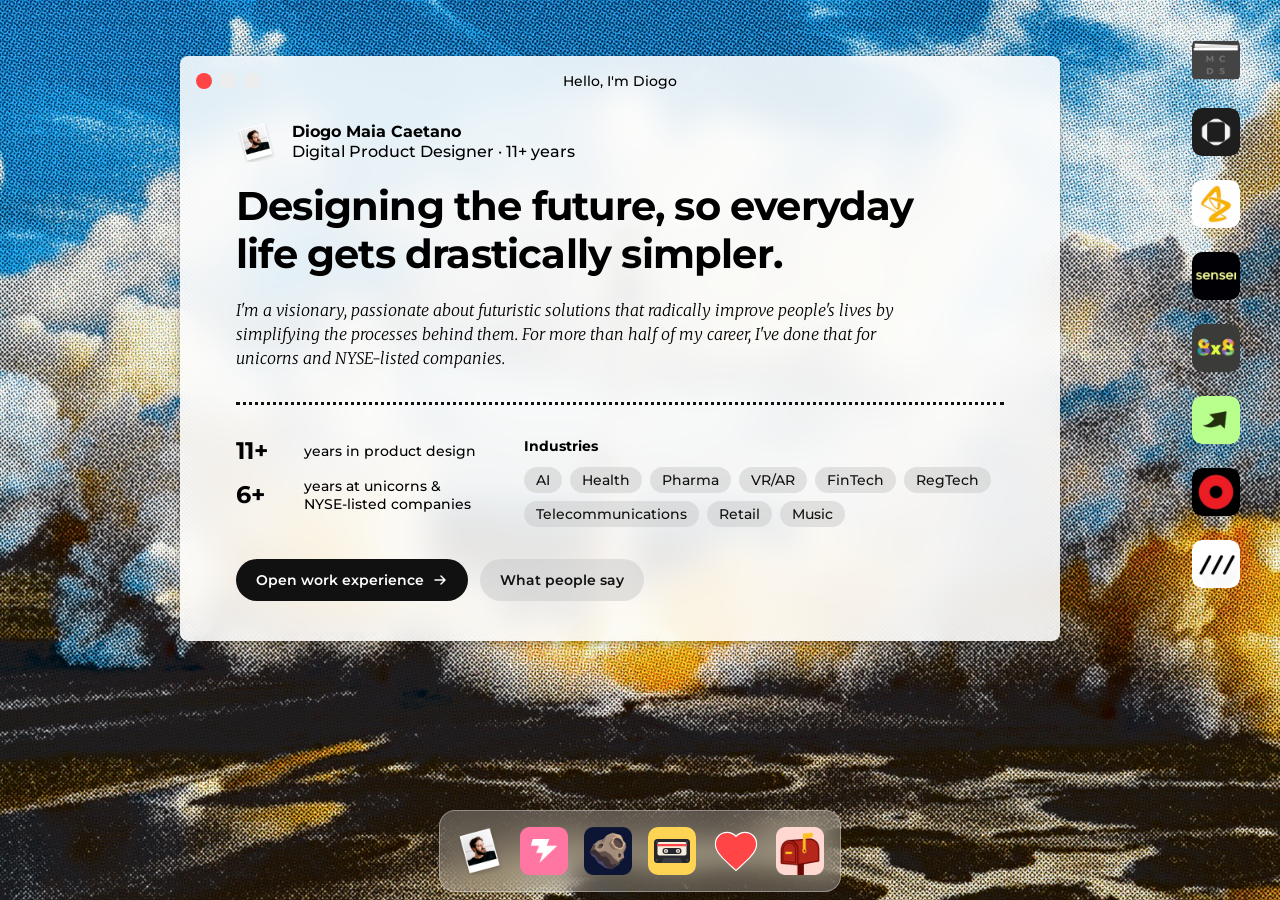
==== index.html @ 5a684957 "Fix Taste Labs wording and balance the Sensei badge padding - "with the intent of teach AI" → "teach" ====
<!doctype html>
<html lang="en">
<head>
  <meta charset="utf-8">
  <meta name="viewport" content="width=device-width, initial-scale=1">
  <title>Diogo Maia Caetano — Digital Product Designer</title>
  <meta name="description" content="Digital Product Designer with 11+ years of experience designing futuristic, radically simple products for unicorns and NYSE-listed companies.">
  <link rel="icon" href="assets/icons/about.png">
  <link rel="preconnect" href="https://fonts.googleapis.com">
  <link rel="preconnect" href="https://fonts.gstatic.com" crossorigin>
  <link href="https://fonts.googleapis.com/css2?family=Merriweather:ital,wght@1,300&family=Montserrat:wght@500;600;700&display=swap" rel="stylesheet">
  <link rel="stylesheet" href="styles.css">
</head>
<body>
  <main class="desktop">

    <!-- Hello window -->
    <section class="window window--hello" id="hello" data-window aria-labelledby="hello-title">
      <header class="window__bar">
        <div class="window__controls">
          <button class="control control--close" type="button" aria-label="Close window" data-close></button>
          <span class="control"></span>
          <span class="control"></span>
        </div>
        <h1 class="window__title" id="hello-title">Hello, I'm Diogo</h1>
        <div class="window__controls-spacer"></div>
      </header>

      <div class="window__body">
        <div class="hero">
          <div class="identity">
            <img src="assets/icons/about.png" alt="" width="40" height="40">
            <div>
              <p class="identity__name">Diogo Maia Caetano</p>
              <p class="identity__role">Digital Product Designer · 11+ years</p>
            </div>
          </div>
          <h2 class="headline">Designing the future, so everyday life gets drastically simpler.</h2>
          <p class="bio">I'm a visionary, passionate about futuristic solutions that radically improve people's lives by simplifying the processes behind them. For more than half of my career, I've done that for unicorns and NYSE-listed companies.</p>
        </div>

        <hr class="divider">

        <div class="facts">
          <dl class="stats">
            <div class="stat"><dt>11+</dt><dd>years in product design</dd></div>
            <div class="stat"><dt>6+</dt><dd>years at unicorns &amp; NYSE-listed companies</dd></div>
          </dl>
          <div class="industries">
            <h3>Industries</h3>
            <ul class="tags">
              <li>AI</li><li>Health</li><li>Pharma</li><li>VR/AR</li><li>FinTech</li>
              <li>RegTech</li><li>Telecommunications</li><li>Retail</li><li>Music</li>
            </ul>
          </div>
        </div>

        <div class="actions">
          <button class="button button--primary" type="button" data-open="work">
            Open work experience
            <svg width="16" height="16" viewBox="0 0 16 16" fill="none" aria-hidden="true"><path d="M3 8h10M9 4l4 4-4 4" stroke="currentColor" stroke-width="1.5" stroke-linecap="round" stroke-linejoin="round"/></svg>
          </button>
          <button class="button button--secondary" type="button" data-open="testimonials">What people say</button>
        </div>
      </div>
    </section>

    <!-- Work experience window -->
    <section class="window window--work" id="work" data-window hidden aria-labelledby="work-title">
      <header class="window__bar">
        <div class="window__controls">
          <button class="control control--close" type="button" aria-label="Close window" data-close></button>
          <span class="control"></span>
          <span class="control"></span>
        </div>
        <h2 class="window__title" id="work-title">Work experience</h2>
        <div class="window__controls-spacer"></div>
      </header>

      <div class="jobs" tabindex="0">
        <article class="job" id="job-taste-labs">
          <img class="job__logo" src="assets/logos/taste-labs.png" alt="" width="40" height="40">
          <div class="job__content">
            <div class="job__head"><p><strong>Taste Labs</strong> <strong>//</strong> Integrated Designer (Critique &amp; Art Direction)</p><p>07/2026 - Now • Remote</p></div>
            <p>Providing design expertise with the intent of teaching AI good design taste.</p>
          </div>
        </article>
        <article class="job" id="job-astrazeneca">
          <img class="job__logo" src="assets/logos/astrazeneca.png" alt="" width="40" height="40">
          <div class="job__content">
            <div class="job__head"><p><strong>AstraZeneca</strong> <strong>//</strong> Product Designer</p><p>12/2025 - 06/2026 • Remote</p></div>
            <p>Providing design guidance and solutions across multiple pharma industry initiatives, translating complex clinical and operational workflows into clear, human-centred digital experiences.</p>
          </div>
        </article>
        <article class="job" id="job-sensei">
          <img class="job__logo" src="assets/logos/sensei.png" alt="" width="40" height="40">
          <div class="job__content">
            <div class="job__head"><p><strong>Sensei</strong> <strong>//</strong> Product Designer</p><p>05/2025 - 12/2025 • Lisbon, PT</p></div>
            <ul>
              <li>Designed, handed-off, and collaborated actively with the development team on the Web App and Mobile App.</li>
              <li>Creation of the Design Systems that defines Sensei new design language and ensures consistency.</li>
              <li>Involved in the design process for the creation of the first parapharmacy totally autonomous in Europe.</li>
            </ul>
            <p class="achievement">
              <svg width="16" height="16" viewBox="0 0 16 16" aria-hidden="true"><path transform="translate(0.5 0.75)" d="M14.833 7.25L13.207 5.39 13.433 2.93 11.027 2.383 9.767 0.25 7.5 1.223 5.233 0.25 3.973 2.377 1.567 2.917 1.793 5.383 0.167 7.25 1.793 9.11 1.567 11.577 3.973 12.123 5.233 14.25 7.5 13.27 9.767 14.243 11.027 12.117 13.433 11.57 13.207 9.11 14.833 7.25ZM6.227 10.397L3.693 7.857 4.68 6.87 6.227 8.423 10.127 4.51 11.113 5.497 6.227 10.397Z" fill="#CACACA"/></svg>
              Design system adopted across all product lines
            </p>
          </div>
        </article>
        <article class="job" id="job-8x8">
          <img class="job__logo" src="assets/logos/8x8.png" alt="" width="40" height="40">
          <div class="job__content">
            <div class="job__head"><p><strong>8x8</strong> <strong>//</strong> Lead Product Designer</p><p>12/2022 - 09/2024 • Remote</p></div>
            <ul>
              <li>Led the design vertical of Integrations, while collaborating with Google, Microsoft, and Salesforce.</li>
              <li>Contributed greatly to the design of Work App, Jitsi, and Oxygen DS, enhancing usability, engagement, and good design practices.</li>
              <li>Drove the Integrations App Store’s innovation.</li>
              <li>Contributed to the Supervisor App’s development, ensuring a seamless handoff for implementation.</li>
              <li>Used Figma and user-centered design principles to craft intuitive, scalable solutions that streamlined workflows and strengthened the design ecosystem.</li>
            </ul>
          </div>
        </article>
        <article class="job" id="job-feedzai">
          <img class="job__logo" src="assets/logos/feedzai.png" alt="" width="40" height="40">
          <div class="job__content">
            <div class="job__head"><p><strong>Feedzai</strong> <strong>//</strong> Senior Product Designer</p><p>07/2021 - 12/2022 • Remote</p></div>
            <ul>
              <li>Pioneered the Design System, bridging creativity and functionality to streamline collaboration and accelerate iteration across teams.</li>
              <li>Transformed RiskOps Studio, Case Manager, and Pulse, leveraging user feedback to create intuitive, high-impact solutions.</li>
              <li>Partnered with stakeholders to align design decisions with business strategy, improving usability and adoption across key products.</li>
            </ul>
          </div>
        </article>
        <article class="job" id="job-outsystems">
          <img class="job__logo" src="assets/logos/outsystems.png" alt="" width="40" height="40">
          <div class="job__content">
            <div class="job__head"><p><strong>OutSystems</strong> <strong>//</strong> UX/UI Design Consultant</p><p>06/2020 - 12/2020 • Remote</p></div>
            <ul>
              <li>Be an advocate for the user experience and user interface design practices in the R&amp;D area, and voice our users' needs to help build a better product;</li>
              <li>Collaborate with cross-functional teams, within an Agile approach, to drive the design process from ideation to product delivery and launch;</li>
              <li>Head user and product research, lead ideation processes, detail end-to-end mockup solutions/prototypes, and drive user testing sessions in iteration for proven great solution;</li>
              <li>Get into our clients' shoes to effectively find issues and draw pragmatic solutions;</li>
              <li>Be driven, flexible and enthusiastic, bringing new inspiring ideas to the teams.</li>
            </ul>
          </div>
        </article>
        <article class="job" id="job-papersoft">
          <img class="job__logo" src="assets/logos/papersoft.png" alt="" width="40" height="40">
          <div class="job__content">
            <div class="job__head"><p><strong>Papersoft</strong> <strong>//</strong> Senior Product Designer</p><p>08/2019 - 06/2020 • Lisbon, PT</p></div>
            <ul>
              <li>Led the redesign of mobile and web applications built for the African market, adapting to a unique and complex user landscape.</li>
              <li>Developed a cohesive UI Kit, unifying design efforts while fostering creativity across teams.</li>
              <li>Designed and prepared guerrilla usability tests, which were conducted by the PM during visits to target countries, ensuring real-world user insights informed the product.</li>
              <li>Ensured the product was culturally aligned, making it more accessible and intuitive for its audience.</li>
            </ul>
          </div>
        </article>
        <article class="job" id="job-apiax">
          <img class="job__logo" src="assets/logos/apiax.png" alt="" width="40" height="40">
          <div class="job__content">
            <div class="job__head"><p><strong>Apiax</strong> <strong>//</strong> Product Designer</p><p>10/2018 - 08/2019 • Lisbon, PT</p></div>
            <ul>
              <li>Led the web platform redesign, simplifying compliance workflows and improving usability for financial institutions.</li>
              <li>Developed a cohesive UI Kit, ensuring a unified design language across products.</li>
              <li>Conducted user testing and iterative design, refining interactions based on real-world feedback.</li>
              <li>Played a key role in securing their latest investment, reinforcing Apiax’s leadership in regulatory technology.</li>
            </ul>
          </div>
        </article>
        <article class="job" id="job-anybrain">
          <img class="job__logo" src="assets/logos/anybrain.png" alt="" width="40" height="40">
          <div class="job__content">
            <div class="job__head"><p><strong>AnyBrain</strong> <strong>//</strong> Founding Product Designer</p><p>03/2017 - 10/2018 • Braga, PT</p></div>
            <ul>
              <li>Played a foundational role in shaping Performetric’s design vision, leading the revitalization of web and desktop applications.</li>
              <li>Used data-driven strategies to enhance user engagement and optimize usability</li>
              <li>Led the company’s rebranding efforts, designing a new website that strengthened its market presence.</li>
              <li>Contributed to securing of an early investment, a partnership with Talkdesk (joining App Connect), and attracted Spotify as a product tester.</li>
            </ul>
          </div>
        </article>
      </div>
    </section>

    <!-- Jammin' window -->
    <section class="window window--work window--app window--jammin" id="jammin" data-window hidden aria-labelledby="jammin-title">
      <header class="window__bar">
        <div class="window__controls">
          <button class="control control--close" type="button" aria-label="Close window" data-close></button>
          <span class="control"></span>
          <span class="control"></span>
        </div>
        <h2 class="window__title" id="jammin-title">Jammin'</h2>
        <div class="window__controls-spacer"></div>
      </header>
      <!-- The demo loads when the window opens and unloads when it closes, so audio never plays in the background. -->
      <iframe class="embed" title="Jammin' studio demo" data-src="https://dev.jamminstudio.co/demo" allow="microphone"></iframe>
    </section>

    <!-- Sweet Spaceship window -->
    <section class="window window--work window--app" id="spaceship" data-window hidden aria-labelledby="spaceship-title">
      <header class="window__bar">
        <div class="window__controls">
          <button class="control control--close" type="button" aria-label="Close window" data-close></button>
          <span class="control"></span>
          <span class="control"></span>
        </div>
        <h2 class="window__title" id="spaceship-title">Sweet Spaceship</h2>
        <div class="window__controls-spacer"></div>
      </header>
      <iframe class="embed embed--light" title="Sweet Spaceship game" data-src="https://dmcthunder.github.io/Sweet-Spaceship/" allow="fullscreen; gamepad; autoplay"></iframe>
    </section>

    <!-- Music window (Apple Music's official embed; the regular playlist page can't be framed) -->
    <section class="window window--work window--app window--music" id="music" data-window hidden aria-labelledby="music-title">
      <header class="window__bar">
        <div class="window__controls">
          <button class="control control--close" type="button" aria-label="Close window" data-close></button>
          <span class="control"></span>
          <span class="control"></span>
        </div>
        <h2 class="window__title" id="music-title">Rock Them Hard</h2>
        <div class="window__controls-spacer"></div>
      </header>
      <iframe class="embed embed--music" title="Rock Them Hard playlist on Apple Music" data-src="https://embed.music.apple.com/pt/playlist/rock-them-hard/pl.u-PDb40oVuZ15G7p" allow="autoplay *; encrypted-media *; fullscreen *; clipboard-write" sandbox="allow-forms allow-popups allow-same-origin allow-scripts allow-storage-access-by-user-activation allow-top-navigation-by-user-activation"></iframe>
    </section>

    <!-- Testimonials widget -->
    <section class="testimonials" id="testimonials" data-window hidden aria-label="Testimonials">
      <div class="testimonials__card">
        <header class="testimonials__head">
          <h2>Testimonials</h2>
          <div class="pager">
            <button type="button" aria-label="Previous testimonial" data-step="-1"><svg width="16" height="16" viewBox="0 0 16 16" fill="none" aria-hidden="true"><path d="M13 8H3M7 4L3 8l4 4" stroke="currentColor" stroke-width="1.5" stroke-linecap="round" stroke-linejoin="round"/></svg></button>
            <span class="pager__count" aria-live="polite"><span data-index>1</span> — 4</span>
            <button type="button" aria-label="Next testimonial" data-step="1"><svg width="16" height="16" viewBox="0 0 16 16" fill="none" aria-hidden="true"><path d="M3 8h10M9 4l4 4-4 4" stroke="currentColor" stroke-width="1.5" stroke-linecap="round" stroke-linejoin="round"/></svg></button>
          </div>
        </header>

        <figure class="quote">
          <blockquote>
            <p>"Since I've known Diogo and worked with him, I've been able to count on a well-executed job, with attention to detail, good research practices, a design thinking approach, and the use of collaborative tools throughout the process.</p>
            <p>I recommend Diogo's work, which demonstrates experience and a critical sense of facing the exposed problems. In short, Diogo manages to come up with a well-thought-out and designed solution to overcome the problem in hands."</p>
          </blockquote>
          <figcaption><img src="assets/people/joao-coelho.png" alt="" width="40" height="40"><span><strong>João Coelho</strong>Product Manager @ Papersoft</span></figcaption>
        </figure>

        <figure class="quote" hidden>
          <blockquote>
            <p>"I had the privilege of hiring Diogo onto our team, and from day one, he made a significant impact. His UI skills are unparalleled, and I always had complete trust in his design expertise. Diogo not only excelled in creating stunning interfaces but also consistently demonstrated a willingness to help the team improve.</p>
            <p>I can confidently say that Diogo is a valuable asset who will continue to contribute positively to the team's success. His dedication and talent are undeniable, making him an outstanding choice for any future endeavours."</p>
          </blockquote>
          <figcaption><img src="assets/people/vlad-derdeicea.png" alt="" width="40" height="40"><span><strong>Vlad Derdeicea</strong>Product Design Manager @ 8x8</span></figcaption>
        </figure>

        <figure class="quote" hidden>
          <blockquote>
            <p>"I have had the incredible opportunity of being both an intern and fully employed at 8x8, with Diogo as my mentor for about 3-4 months, and I can't express how grateful I am for the experience. Diogo consistently showed a genuine interest in my growth and development, and I knew that I could always count on him to provide guidance and support. He was very patient with me and ensured I understood the assignments, making me feel confident in my journey. His mentorship has been an invaluable asset to my personal and professional growth, and I can’t thank him enough for his dedication and support.</p>
            <p>I can truly say that Diogo is not just a mentor but a role model. I am fortunate to still have him as my guide because every day I learn something new from him that brings a lot of value to my career as a Product Designer."</p>
          </blockquote>
          <figcaption><span class="initials" aria-hidden="true">IB</span><span><strong>Ioana Boeriu</strong>Product Designer @ 8x8</span></figcaption>
        </figure>

        <figure class="quote" hidden>
          <blockquote>
            <p>"I worked with Diogo at Jammin' as a Marketing Intern for 8 weeks and had an invaluable experience. Diogo is a strong leader that brings fresh ideas and constantly guided the team with clarity. One of the best parts of working with him was his willingness to trust me with full creative control, actively supporting my ideas. It was a pleasure working for him at Jammin'!"</p>
          </blockquote>
          <figcaption><img src="assets/people/yasmine-lunt.png" alt="" width="40" height="40"><span><strong>Yasmine Lunt</strong>Marketing Intern @ Jammin'</span></figcaption>
        </figure>
      </div>
    </section>

    <!-- Rail: work + companies + testimonials -->
    <nav class="rail" aria-label="Work and testimonials">
      <button class="app" type="button" data-open="work" data-label="Work experience"><img src="assets/icons/work.png" alt="Work experience" width="48" height="48"></button>
      <button class="app" type="button" data-open="work" data-job="taste-labs" data-label="Taste Labs"><img src="assets/icons/taste-labs.png" alt="Taste Labs" width="48" height="48"></button>
      <button class="app" type="button" data-open="work" data-job="astrazeneca" data-label="AstraZeneca"><img src="assets/icons/astrazeneca.png" alt="AstraZeneca" width="48" height="48"></button>
      <button class="app" type="button" data-open="work" data-job="sensei" data-label="Sensei"><img src="assets/icons/sensei.png" alt="Sensei" width="48" height="48"></button>
      <button class="app" type="button" data-open="work" data-job="8x8" data-label="8x8"><img src="assets/icons/8x8.png" alt="8x8" width="48" height="48"></button>
      <button class="app" type="button" data-open="work" data-job="feedzai" data-label="Feedzai"><img src="assets/icons/feedzai.png" alt="Feedzai" width="48" height="48"></button>
      <button class="app" type="button" data-open="work" data-job="outsystems" data-label="OutSystems"><img src="assets/icons/outsystems.png" alt="OutSystems" width="48" height="48"></button>
      <button class="app" type="button" data-open="work" data-job="papersoft" data-label="Papersoft"><img src="assets/icons/papersoft.png" alt="Papersoft" width="48" height="48"></button>
    </nav>

    <!-- Dock -->
    <nav class="dock" aria-label="Dock">
      <button class="dock__item" type="button" data-open="hello" aria-label="About me"><img src="assets/icons/about.png" alt="" width="48" height="48"></button>
      <!-- Phones only: stands in for the right-hand rail, which is hidden there. -->
      <button class="dock__item dock__item--phone" type="button" data-open="work" aria-label="Work experience"><img src="assets/icons/work.png" alt="" width="48" height="48"></button>
      <button class="dock__item" type="button" data-open="jammin" aria-label="Jammin'"><img src="assets/icons/jammin.png" alt="" width="48" height="48"></button>
      <button class="dock__item" type="button" data-open="spaceship" aria-label="Sweet Spaceship"><img src="assets/icons/sweet-spaceship.png" alt="" width="48" height="48"></button>
      <button class="dock__item" type="button" data-open="music" aria-label="Music: Rock Them Hard"><img src="assets/icons/cassette.svg" alt="" width="48" height="48"></button>
      <button class="dock__item" type="button" data-open="testimonials" aria-label="What other people say">
        <svg viewBox="0 0 40 40" width="48" height="48" aria-hidden="true"><path transform="translate(2 3)" d="M18 32.583L15.583 30.383C7 22.6 1.333 17.467 1.333 11.167 1.333 6.033 5.367 2 10.5 2 13.4 2 16.183 3.35 18 5.483 19.817 3.35 22.6 2 25.5 2 30.633 2 34.667 6.033 34.667 11.167 34.667 17.467 29 22.6 20.417 30.4L18 32.583Z" fill="#FF4546" stroke="#FFFFFF" stroke-width="2" paint-order="stroke"/></svg>
      </button>
      <a class="dock__item" href="mailto:diogomaiacaetano@icloud.com" aria-label="Email Diogo"><img src="assets/icons/mailbox.png" alt="" width="48" height="48"></a>
    </nav>

  </main>

  <script src="main.js"></script>
</body>
</html>
---- styles.css ----
*,
*::before,
*::after { box-sizing: border-box; }

body,
h1, h2, h3, p, dl, dd, ul, figure, blockquote { margin: 0; padding: 0; }

button { font: inherit; color: inherit; }

[hidden] { display: none !important; }

:root {
  --ink: #000000;
  --ink-soft: #111111;
  --glass: rgba(255, 255, 255, 0.88);
  --pill: rgba(202, 202, 202, 0.5);
  --highlight: rgba(255, 212, 84, 0.5);
  --window-shadow: 0 2px 8px 0 rgba(0, 0, 0, 0.25);
  --icon-size: 48px;
  --close: #FF4546;
  --control: #EDEDED;
  --sans: "Montserrat", system-ui, sans-serif;
  --serif: "Merriweather", Georgia, serif;
}

body {
  min-height: 100vh;
  background: #1a1a1a url("assets/background.jpg") center / cover no-repeat fixed;
  color: var(--ink);
  font-family: var(--sans);
  -webkit-font-smoothing: antialiased;
  -moz-osx-font-smoothing: grayscale;
}

.desktop {
  position: relative;
  min-height: 100vh;
  min-height: 100dvh;
}

/* Window */

.window {
  position: absolute;
  left: 180px;
  width: min(880px, calc(100vw - 300px));
  display: flex;
  flex-direction: column;
  background: var(--glass);
  border-radius: 8px;
  -webkit-backdrop-filter: blur(16px);
  backdrop-filter: blur(16px);
  box-shadow: var(--window-shadow);
}

/* Stacking (set up in main.js): background windows look inactive, like macOS. */

.window:not(.is-front) .window__title { opacity: 0.5; }
.window:not(.is-front) .control--close { background: var(--control); }
.window--jammin:not(.is-front) .control--close { background: rgba(255, 255, 255, 0.2); }
.window:not(.is-front) .control--close:hover { background: var(--close); }

/* The first press on a background window's embed brings the window forward instead of reaching the embed. */
[data-window]:not(.is-front) iframe { pointer-events: none; }

/* Moving and resizing (set up in main.js) */

.window__bar,
.testimonials__head { cursor: grab; user-select: none; -webkit-user-select: none; touch-action: none; }

.is-dragging,
.is-dragging * { cursor: grabbing !important; user-select: none; -webkit-user-select: none; }

/* Keep embeds from swallowing the pointer mid-drag. */
.is-dragging iframe,
.is-resizing iframe { pointer-events: none; }

.resize { position: absolute; z-index: 2; touch-action: none; }
.resize--e { top: 8px; right: 0; bottom: 8px; width: 6px; cursor: ew-resize; }
.resize--s { left: 8px; right: 8px; bottom: 0; height: 6px; cursor: ns-resize; }
.resize--se { right: 0; bottom: 0; width: 14px; height: 14px; cursor: nwse-resize; }

.window--hello {
  top: 56px;
  gap: 32px;
  padding: 16px 16px 40px;
}

.window--work {
  top: 76px;
  height: min(600px, calc(100vh - 200px));
  padding-top: 16px;
  gap: 16px;
  overflow: hidden;
}

.window__bar { display: flex; align-items: center; padding: 0 16px; }
.window--hello .window__bar { padding: 0; }

.window__controls,
.window__controls-spacer { width: 64px; flex-shrink: 0; }

.window__controls { display: flex; gap: 8px; }

.control {
  width: 16px;
  height: 16px;
  padding: 0;
  border: 0;
  border-radius: 100px;
  background: var(--control);
}

.control--close { background: var(--close); cursor: pointer; }

.window__title {
  flex: 1;
  text-align: center;
  font-size: 14px;
  font-weight: 500;
  line-height: 18px;
}

.window__body {
  display: flex;
  flex-direction: column;
  gap: 32px;
  padding: 0 40px;
}

/* Hello */

.hero { display: flex; flex-direction: column; gap: 20px; }

.identity { display: flex; align-items: center; gap: 16px; }
.identity img { flex-shrink: 0; }

.identity__name,
.identity__role { font-size: 16px; line-height: 20px; }
.identity__name { font-weight: 700; }
.identity__role { font-weight: 500; }

.headline {
  max-width: 720px;
  font-size: 40px;
  font-weight: 700;
  line-height: 48px;
  letter-spacing: -0.02em;
}

.bio {
  max-width: 680px;
  font-family: var(--serif);
  font-style: italic;
  font-weight: 300;
  font-size: 16px;
  line-height: 24px;
}

.divider {
  margin: 0;
  border: 0;
  border-top: 3px dotted var(--ink-soft);
}

.facts { display: flex; gap: 48px; }

.stats {
  width: 240px;
  flex-shrink: 0;
  display: flex;
  flex-direction: column;
  gap: 12px;
}

.stat { display: flex; align-items: center; gap: 12px; }

.stat dt {
  width: 56px;
  flex-shrink: 0;
  font-size: 24px;
  font-weight: 700;
  line-height: 28px;
}

.stat dd { font-size: 14px; font-weight: 500; line-height: 18px; }

.industries { flex: 1; display: flex; flex-direction: column; gap: 12px; }
.industries h3 { font-size: 14px; font-weight: 700; line-height: 18px; }

.tags { display: flex; flex-wrap: wrap; gap: 8px; list-style: none; }

.tags li {
  padding: 4px 12px;
  background: var(--pill);
  border-radius: 1000px;
  color: var(--ink-soft);
  font-size: 14px;
  font-weight: 500;
  line-height: 18px;
}

.actions { display: flex; flex-wrap: wrap; gap: 12px; }

.button {
  display: inline-flex;
  align-items: center;
  gap: 8px;
  padding: 12px 20px;
  border: 0;
  border-radius: 1000px;
  font-size: 14px;
  font-weight: 600;
  line-height: 18px;
  cursor: pointer;
  transition: transform 0.15s ease;
}

.button:hover { transform: translateY(-1px); }
.button--primary { background: var(--ink-soft); color: #FFFFFF; }
.button--secondary { background: var(--pill); color: var(--ink-soft); }

/* Work experience */

.jobs {
  flex: 1;
  overflow-y: auto;
  padding: 0 8px 24px;
  outline: none;
  scrollbar-width: thin;
}

.job {
  display: flex;
  gap: 16px;
  padding: 12px 40px;
  scroll-margin-top: 0;
  transition: background-color 0.2s ease;
}

.job + .job { position: relative; margin-top: 24px; }

.job + .job::before {
  content: "";
  position: absolute;
  top: -13px;
  left: 40px;
  right: 40px;
  border-top: 3px dotted var(--ink);
}

.job.is-active { background: var(--highlight); }

.job__logo { flex-shrink: 0; border-radius: 8px; }

.job__content {
  flex: 1;
  min-width: 0;
  display: flex;
  flex-direction: column;
  gap: 8px;
  font-size: 16px;
  font-weight: 500;
  line-height: 20px;
}

.job__head { display: flex; justify-content: space-between; gap: 16px; }
.job__head p:last-child { flex-shrink: 0; }

.job ul { list-style: none; }
.job li::before { content: "• "; }

.achievement {
  display: flex;
  align-self: flex-start; /* hug the text instead of stretching across the entry */
  align-items: center;
  gap: 4px;
  /* 4px extra on the right so the text's end balances the icon's side. */
  padding: 2px 10px 2px 6px;
  background: rgba(202, 202, 202, 0.25);
  border-radius: 1000px;
}

.achievement svg { flex-shrink: 0; }

/* Embedded apps */

.window--app { padding-bottom: 16px; }

.window--jammin { background: rgba(17, 17, 17, 0.88); }

.window--jammin .window__title { color: #FFFFFF; }
.window--jammin .control:not(.control--close) { background: rgba(255, 255, 255, 0.2); }

.embed {
  flex: 1;
  width: auto;
  margin: 0 16px;
  border: 0;
  border-radius: 6px;
  background: #000000;
}

.embed--light { background: #FAFAFC; }

/* Apple Music's player is designed for up to ~660px wide, so this window is narrower. */
.window--music { width: min(680px, calc(100vw - 300px)); }
.embed--music { background: transparent; }

/* Testimonials */

.testimonials {
  position: absolute;
  top: 30px;
  left: 40px;
  width: 400px;
  /* Same shadow as the windows, but follows the tilted card stack's outline. */
  filter: drop-shadow(0 2px 8px rgba(0, 0, 0, 0.25));
}

.testimonials::before,
.testimonials::after {
  content: "";
  position: absolute;
  inset: 0;
  background: rgba(255, 255, 255, 0.88);
  border-radius: 16px;
  transform-origin: 0 0;
}

.testimonials::before { translate: 13.74px -14.2px; rotate: 4.21deg; }
.testimonials::after { translate: -9.84px 11.55px; rotate: -3.23deg; }

.testimonials__card {
  position: relative;
  z-index: 1;
  display: flex;
  flex-direction: column;
  gap: 16px;
  padding: 24px;
  background: #FFFFFF;
  border-radius: 16px;
}

.testimonials__head { display: flex; align-items: center; gap: 16px; }

.testimonials__head h2 {
  flex: 1;
  font-size: 16px;
  font-weight: 700;
  line-height: 20px;
}

.pager { display: flex; align-items: center; gap: 8px; }

.pager button {
  display: flex;
  padding: 2px;
  border: 0;
  border-radius: 100px;
  background: none;
  color: var(--ink-soft);
  cursor: pointer;
}

.pager button:hover { background: var(--pill); }

.pager__count { font-size: 16px; font-weight: 500; line-height: 20px; }

.quote { display: flex; flex-direction: column; gap: 16px; }

.quote blockquote {
  display: flex;
  flex-direction: column;
  gap: 20px;
  font-family: var(--serif);
  font-style: italic;
  font-weight: 300;
  font-size: 16px;
  line-height: 20px;
}

.quote figcaption { display: flex; align-items: center; gap: 16px; }

.quote figcaption img,
.initials {
  width: 40px;
  height: 40px;
  flex-shrink: 0;
  border-radius: 1000px;
  object-fit: cover;
}

.initials {
  display: grid;
  place-items: center;
  background: #DDDDDD;
  font-size: 14px;
  font-weight: 700;
}

.quote figcaption > span:last-child {
  display: flex;
  flex-direction: column;
  font-size: 16px;
  font-weight: 500;
  line-height: 20px;
}

.quote strong { font-weight: 700; }

/* Rail */

.rail {
  position: absolute;
  top: 36px;
  right: 40px;
  display: flex;
  flex-direction: column;
  gap: 24px;
}

.app {
  position: relative;
  display: block;
  width: var(--icon-size);
  height: var(--icon-size);
  padding: 0;
  border: 0;
  border-radius: 8px;
  background: none;
  cursor: pointer;
}

.app img,
.app svg { display: block; width: var(--icon-size); height: var(--icon-size); border-radius: 10px; }

.app.is-active { box-shadow: 0 0 0 2px #FFFFFF, 0 0 0 4px var(--ink-soft); }

.app::after {
  content: attr(data-label);
  position: absolute;
  top: 50%;
  right: calc(100% + 12px);
  translate: 0 -50%;
  padding: 4px 6px;
  background: #FFFFFF;
  border-radius: 6px;
  color: var(--ink);
  font-size: 14px;
  font-weight: 500;
  line-height: 18px;
  white-space: nowrap;
  opacity: 0;
  pointer-events: none;
  transition: opacity 0.15s ease;
}

.app:hover::after,
.app:focus-visible::after,
.app.is-active::after { opacity: 1; }

/* Dock */

.dock {
  position: fixed;
  z-index: 10000;
  bottom: 8px;
  left: 50%;
  translate: -50% 0;
  display: flex;
  gap: 16px;
  padding: 16px;
  background: rgba(255, 255, 255, 0.25);
  border: 1px solid rgba(255, 255, 255, 0.35);
  border-radius: 16px;
  -webkit-backdrop-filter: blur(12px);
  backdrop-filter: blur(12px);
}

.dock__item {
  display: block;
  padding: 0;
  border: 0;
  background: none;
}

.dock__item img,
.dock__item svg { display: block; width: var(--icon-size); height: var(--icon-size); }

.dock__item--phone { display: none; }

/* Grow from the bottom edge, like the macOS dock, without shifting neighbours. */
button.dock__item,
a.dock__item {
  cursor: pointer;
  transform-origin: 50% 100%;
  transition: transform 0.15s ease;
}

button.dock__item:focus-visible,
a.dock__item:focus-visible { transform: scale(1.1667); } /* 48px → 56px */

/* Only on real pointers; on touch, a tap would leave the icon stuck enlarged. */
@media (hover: hover) {
  button.dock__item:hover,
  a.dock__item:hover { transform: scale(1.1667); }
}

/* Responsive */

@media (max-width: 1100px) {
  .window { left: 40px; width: calc(100vw - 160px); }
}

@media (max-width: 760px) {
  /*
   * Phone spacing: a 16px gutter around everything, a compact dock floating
   * 16px above the bottom edge, and 16px between the window and the dock.
   * Dock height = icon 36 + padding 2×8 + border 2 = 54px.
   */
  :root {
    --icon-size: 36px;
    --gutter: 16px;
    --dock-height: 54px;
    --dock-bottom: calc(var(--gutter) + env(safe-area-inset-bottom, 0px));
  }

  body { background-attachment: scroll; }
  .rail { display: none; }

  /* Phones get floating sheets: no moving or resizing. */
  .window,
  .testimonials {
    position: fixed;
    top: calc(var(--gutter) + env(safe-area-inset-top, 0px)) !important;
    left: var(--gutter) !important;
    right: var(--gutter);
    bottom: calc(var(--dock-bottom) + var(--dock-height) + var(--gutter));
    width: auto !important;
    height: auto !important;
    overflow-y: auto;
    border-radius: 14px;
  }

  .resize { display: none; }
  .window__bar,
  .testimonials__head { cursor: auto; touch-action: auto; }

  .dock {
    bottom: var(--dock-bottom);
    gap: 8px;
    padding: 8px;
    border-radius: 16px;
  }

  .dock__item--phone { display: block; }

  .window--hello { padding: 16px 16px 32px; gap: 28px; }
  .window--hello .window__body { padding: 0 4px; gap: 28px; }
  .headline { font-size: 30px; line-height: 36px; }
  .facts { flex-direction: column; gap: 24px; }
  .stats { width: auto; }

  .job { padding: 12px 16px; }
  .job + .job::before { left: 16px; right: 16px; }
  .job__head { flex-direction: column; gap: 4px; }

  .testimonials::before,
  .testimonials::after { display: none; }
  .testimonials__card { min-height: 100%; }
}
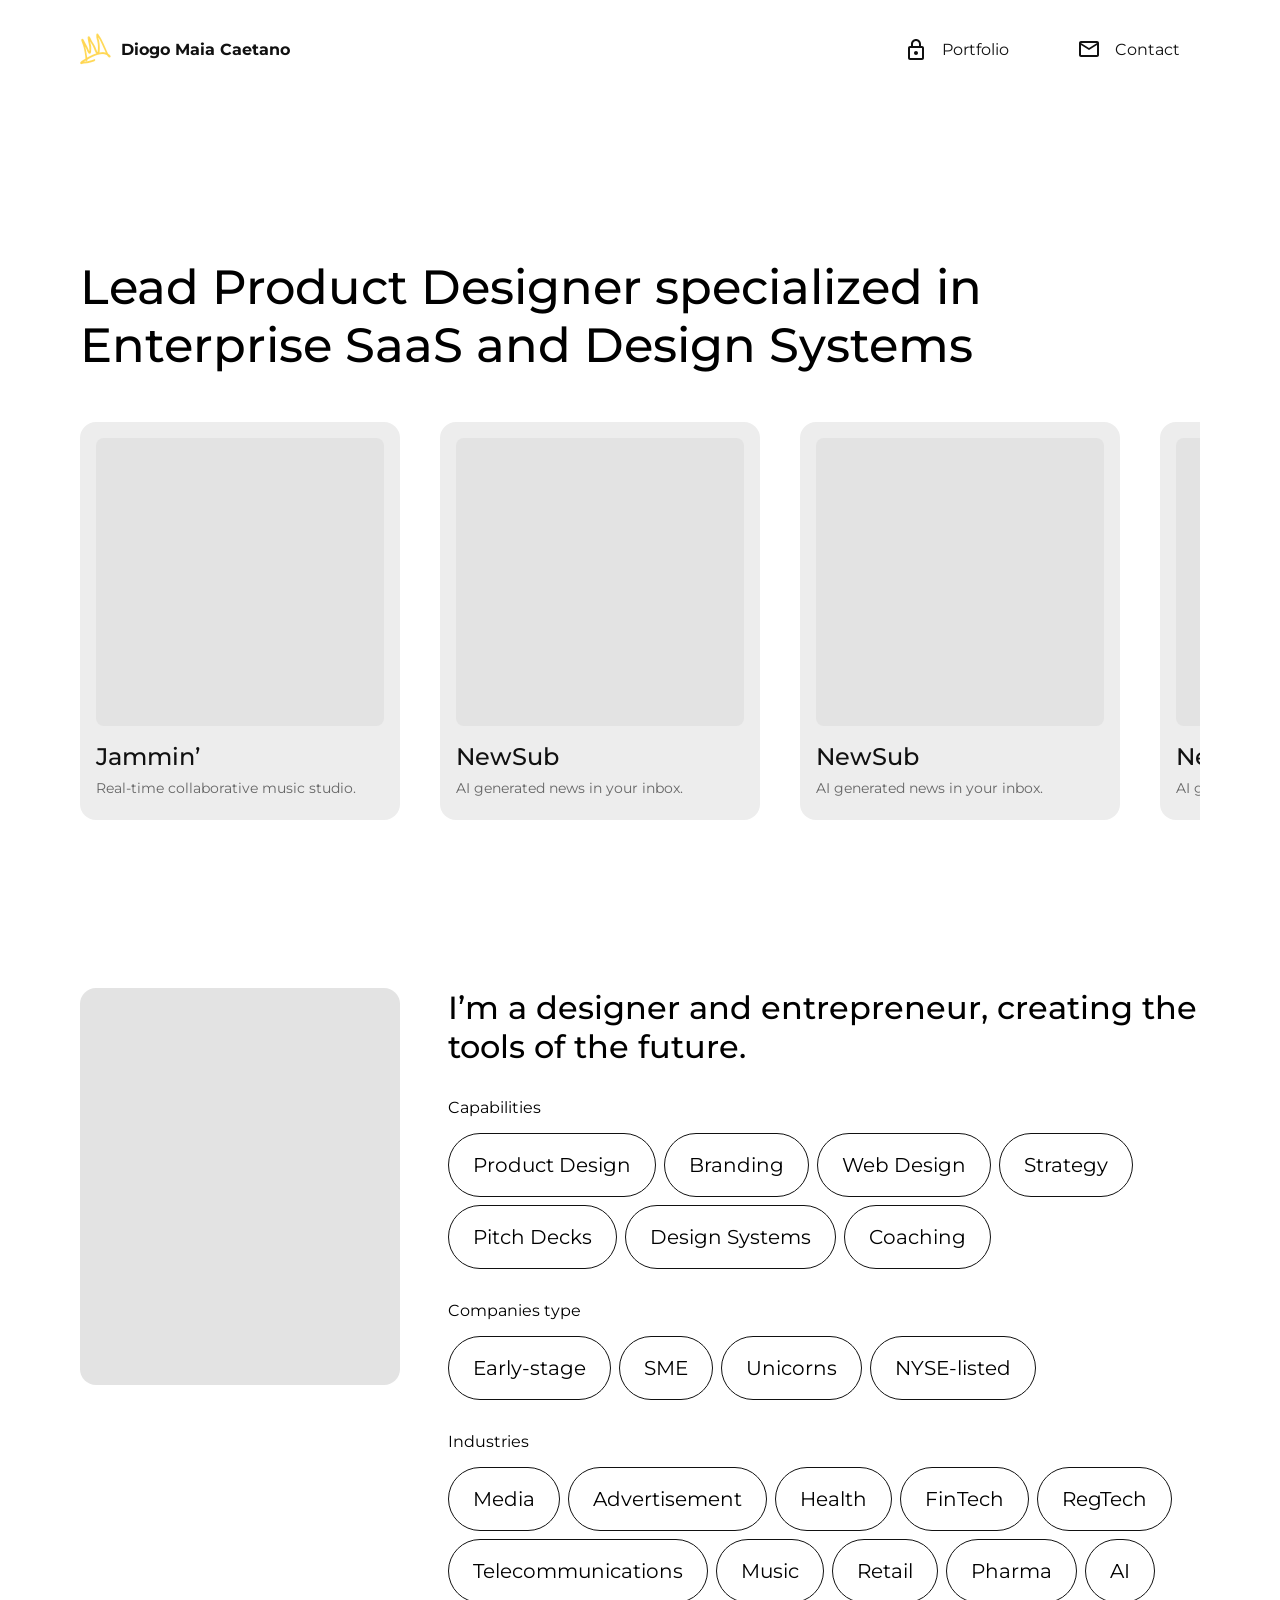
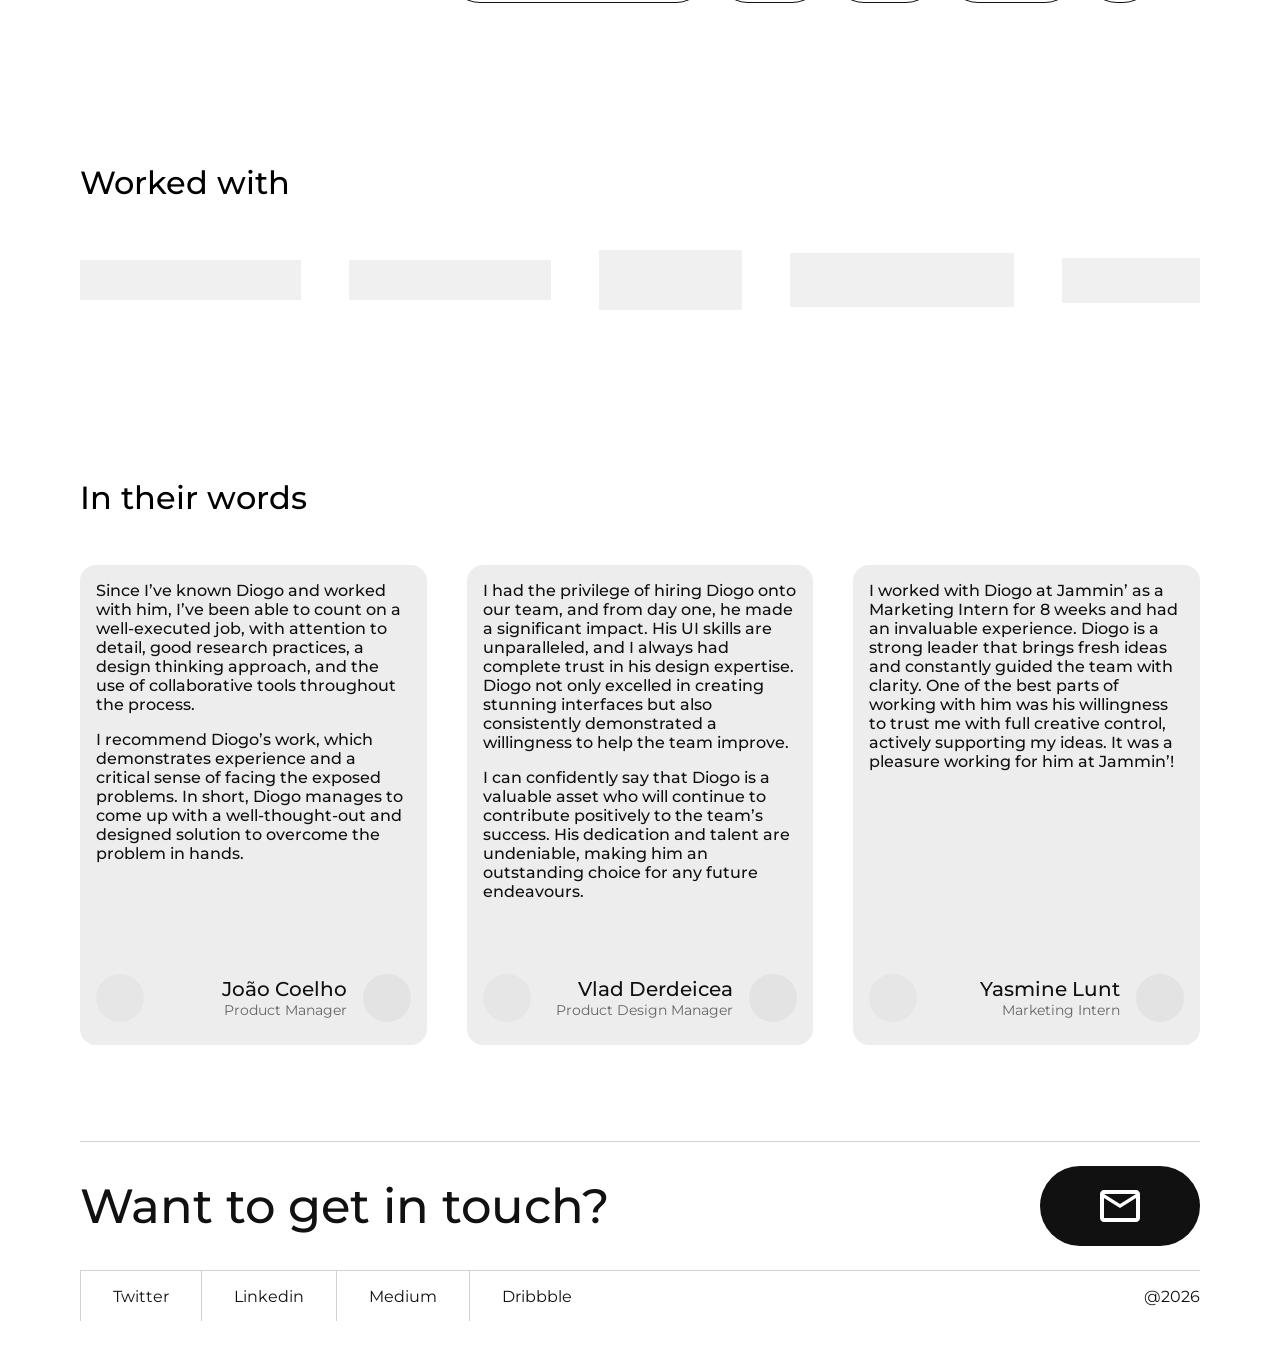
==== commit 575ff2a1: "Add the crown mark to the header and favicon The mark sits beside the wordmark rather than replacing" ====
--- a/index.html
+++ b/index.html
@@ -1,304 +1,250 @@
-<!doctype html>
+<!DOCTYPE html>
 <html lang="en">
 <head>
-  <meta charset="utf-8">
-  <meta name="viewport" content="width=device-width, initial-scale=1">
-  <title>Diogo Maia Caetano — Digital Product Designer</title>
-  <meta name="description" content="Digital Product Designer with 11+ years of experience designing futuristic, radically simple products for unicorns and NYSE-listed companies.">
-  <link rel="icon" href="assets/icons/about.png">
-  <link rel="preconnect" href="https://fonts.googleapis.com">
-  <link rel="preconnect" href="https://fonts.gstatic.com" crossorigin>
-  <link href="https://fonts.googleapis.com/css2?family=Merriweather:ital,wght@1,300&family=Montserrat:wght@500;600;700&display=swap" rel="stylesheet">
-  <link rel="stylesheet" href="styles.css">
+<meta charset="utf-8">
+<meta name="viewport" content="width=device-width, initial-scale=1">
+<title>Diogo Maia Caetano ⚡️</title>
+<meta name="description" content="Lead Product Designer specialized in Enterprise SaaS and Design Systems.">
+<meta property="og:title" content="Diogo Maia Caetano ⚡️">
+<meta property="og:description" content="Lead Product Designer specialized in Enterprise SaaS and Design Systems.">
+<meta property="og:type" content="website">
+<link rel="icon" href="/assets/img/favicon-crown.png" type="image/png">
+<link rel="apple-touch-icon" href="/assets/img/favicon-crown.png">
+<link rel="preload" href="/assets/fonts/montserrat-variable.woff2" as="font" type="font/woff2" crossorigin>
+<link rel="stylesheet" href="/assets/css/site.css">
 </head>
 <body>
-  <main class="desktop">
-
-    <!-- Hello window -->
-    <section class="window window--hello" id="hello" data-window aria-labelledby="hello-title">
-      <header class="window__bar">
-        <div class="window__controls">
-          <button class="control control--close" type="button" aria-label="Close window" data-close></button>
-          <span class="control"></span>
-          <span class="control"></span>
+
+<header class="site-header">
+  <div class="wrap site-header__inner">
+    <a class="brand" href="/">
+      <picture class="brand__mark">
+        <source srcset="/assets/img/crown.png" media="(prefers-reduced-motion: reduce)">
+        <img src="/assets/img/crown-boil.gif" width="31" height="32" alt="" decoding="async">
+      </picture>
+      Diogo Maia Caetano
+    </a>
+
+    <nav class="nav-group" aria-label="Primary">
+      <a class="pill" href="https://drive.google.com/file/d/14qPH3ANQL8dysrcKLIsAA15_PM9UK4ti/view?usp=sharing" target="_blank" rel="noopener">
+        <span class="pill__icon">
+          <svg width="16" height="21" viewBox="0 0 16 21" fill="none" aria-hidden="true">
+            <path d="M14 7H13V5C13 2.24 10.76 0 8 0C5.24 0 3 2.24 3 5V7H2C0.9 7 0 7.9 0 9V19C0 20.1 0.9 21 2 21H14C15.1 21 16 20.1 16 19V9C16 7.9 15.1 7 14 7ZM5 5C5 3.34 6.34 2 8 2C9.66 2 11 3.34 11 5V7H5V5ZM14 19H2V9H14V19ZM8 16C9.1 16 10 15.1 10 14C10 12.9 9.1 12 8 12C6.9 12 6 12.9 6 14C6 15.1 6.9 16 8 16Z" fill="currentColor"/>
+          </svg>
+        </span>
+        <span class="pill__label">Portfolio</span>
+      </a>
+    </nav>
+
+    <a class="pill pill--contact" href="mailto:diogomaiacaetano@gmail.com">
+      <span class="pill__icon">
+        <svg width="20" height="16" viewBox="0 0 20 16" fill="none" aria-hidden="true">
+          <path d="M20 2C20 0.9 19.1 0 18 0H2C0.9 0 0 0.9 0 2V14C0 15.1 0.9 16 2 16H18C19.1 16 20 15.1 20 14V2ZM18 2L10 6.99L2 2H18ZM18 14H2V4L10 9L18 4V14Z" fill="currentColor"/>
+        </svg>
+      </span>
+      <span class="pill__label">Contact</span>
+    </a>
+  </div>
+</header>
+
+<main>
+
+  <section class="section hero">
+    <div class="wrap">
+      <h1 class="hero__title">Lead Product Designer specialized in Enterprise SaaS and Design Systems</h1>
+
+      <div class="rail" tabindex="0" role="region" aria-label="Selected projects">
+        <article class="work">
+          <div class="work__thumb"><img src="/assets/img/work-jammin.png" width="288" height="288" alt="Jammin’ — real-time collaborative music studio" loading="lazy" decoding="async"></div>
+          <div class="work__text">
+            <h2 class="work__name">Jammin’</h2>
+            <p class="work__desc">Real-time collaborative music studio.</p>
+          </div>
+        </article>
+        <article class="work">
+          <div class="work__thumb"><img src="/assets/img/work-newsub.png" width="288" height="288" alt="NewSub — AI generated news in your inbox" loading="lazy" decoding="async"></div>
+          <div class="work__text">
+            <h2 class="work__name">NewSub</h2>
+            <p class="work__desc">AI generated news in your inbox.</p>
+          </div>
+        </article>
+        <article class="work">
+          <div class="work__thumb"><img src="/assets/img/work-jammin.png" width="288" height="288" alt="NewSub — AI generated news in your inbox" loading="lazy" decoding="async"></div>
+          <div class="work__text">
+            <h2 class="work__name">NewSub</h2>
+            <p class="work__desc">AI generated news in your inbox.</p>
+          </div>
+        </article>
+        <article class="work">
+          <div class="work__thumb"><img src="/assets/img/work-jammin.png" width="288" height="288" alt="NewSub — AI generated news in your inbox" loading="lazy" decoding="async"></div>
+          <div class="work__text">
+            <h2 class="work__name">NewSub</h2>
+            <p class="work__desc">AI generated news in your inbox.</p>
+          </div>
+        </article>
+      </div>
+    </div>
+  </section>
+
+  <section class="section about">
+    <div class="wrap about__inner">
+      <div class="about__portrait">
+        <img src="/assets/img/about-portrait.png" width="320" height="397" alt="Diogo Maia Caetano" loading="lazy" decoding="async">
+      </div>
+
+      <div class="about__text">
+        <h2 class="h2">I’m a designer and entrepreneur, creating the tools of the future.</h2>
+
+        <div class="taxonomy">
+          <h3 class="taxonomy__label">Capabilities</h3>
+          <ul class="chips">
+            <li class="chip">Product Design</li>
+            <li class="chip">Branding</li>
+            <li class="chip">Web Design</li>
+            <li class="chip">Strategy</li>
+            <li class="chip">Pitch Decks</li>
+            <li class="chip">Design Systems</li>
+            <li class="chip">Coaching</li>
+          </ul>
         </div>
-        <h1 class="window__title" id="hello-title">Hello, I'm Diogo</h1>
-        <div class="window__controls-spacer"></div>
-      </header>
-
-      <div class="window__body">
-        <div class="hero">
-          <div class="identity">
-            <img src="assets/icons/about.png" alt="" width="40" height="40">
-            <div>
-              <p class="identity__name">Diogo Maia Caetano</p>
-              <p class="identity__role">Digital Product Designer · 11+ years</p>
+
+        <div class="taxonomy">
+          <h3 class="taxonomy__label">Companies type</h3>
+          <ul class="chips">
+            <li class="chip">Early-stage</li>
+            <li class="chip">SME</li>
+            <li class="chip">Unicorns</li>
+            <li class="chip">NYSE-listed</li>
+          </ul>
+        </div>
+
+        <div class="taxonomy">
+          <h3 class="taxonomy__label">Industries</h3>
+          <ul class="chips">
+            <li class="chip">Media</li>
+            <li class="chip">Advertisement</li>
+            <li class="chip">Health</li>
+            <li class="chip">FinTech</li>
+            <li class="chip">RegTech</li>
+            <li class="chip">Telecommunications</li>
+            <li class="chip">Music</li>
+            <li class="chip">Retail</li>
+            <li class="chip">Pharma</li>
+            <li class="chip">AI</li>
+          </ul>
+        </div>
+      </div>
+    </div>
+  </section>
+
+  <section class="section clients">
+    <div class="wrap">
+      <h2 class="h2">Worked with</h2>
+      <div class="rail rail--logos" tabindex="0" role="region" aria-label="Clients and employers">
+        <img class="logo" src="/assets/img/client-01.png" width="221" height="40" alt="Taste Labs" loading="lazy" decoding="async">
+        <img class="logo" src="/assets/img/client-02.png" width="202" height="40" alt="Jammin’" loading="lazy" decoding="async">
+        <img class="logo" src="/assets/img/client-03.png" width="143" height="60" alt="Feedzai" loading="lazy" decoding="async">
+        <img class="logo" src="/assets/img/client-04.png" width="224" height="54" alt="OutSystems" loading="lazy" decoding="async">
+        <img class="logo" src="/assets/img/client-05.png" width="166" height="45" alt="Sensei" loading="lazy" decoding="async">
+        <img class="logo" src="/assets/img/client-06.png" width="154" height="40" alt="AstraZeneca" loading="lazy" decoding="async">
+        <img class="logo" src="/assets/img/client-07.png" width="166" height="45" alt="Client logo" loading="lazy" decoding="async">
+        <img class="logo" src="/assets/img/client-08.png" width="80" height="40" alt="8×8" loading="lazy" decoding="async">
+        <img class="logo" src="/assets/img/client-09.png" width="125" height="30" alt="Client logo" loading="lazy" decoding="async">
+        <img class="logo" src="/assets/img/client-10.png" width="203" height="28" alt="Client logo" loading="lazy" decoding="async">
+      </div>
+    </div>
+  </section>
+
+  <section class="section quotes">
+    <div class="wrap">
+      <h2 class="h2">In their words</h2>
+      <div class="quotes__grid">
+
+        <figure class="quote">
+          <blockquote class="quote__body">
+            <p>Since I’ve known Diogo and worked with him, I’ve been able to count on a well-executed job, with attention to detail, good research practices, a design thinking approach, and the use of collaborative tools throughout the process.</p>
+            <p>I recommend Diogo’s work, which demonstrates experience and a critical sense of facing the exposed problems. In short, Diogo manages to come up with a well-thought-out and designed solution to overcome the problem in hands.</p>
+          </blockquote>
+          <figcaption class="quote__who">
+            <img class="quote__company" src="/assets/img/company-01.png" width="48" height="48" alt="" loading="lazy" decoding="async">
+            <div class="quote__person">
+              <div class="quote__names">
+                <p class="quote__name">João Coelho</p>
+                <p class="quote__role">Product Manager</p>
+              </div>
+              <img class="quote__avatar" src="/assets/img/avatar-joao-coelho.png" width="48" height="48" alt="João Coelho" loading="lazy" decoding="async">
             </div>
-          </div>
-          <h2 class="headline">Designing the future, so everyday life gets drastically simpler.</h2>
-          <p class="bio">I'm a visionary, passionate about futuristic solutions that radically improve people's lives by simplifying the processes behind them. For more than half of my career, I've done that for unicorns and NYSE-listed companies.</p>
-        </div>
-
-        <hr class="divider">
-
-        <div class="facts">
-          <dl class="stats">
-            <div class="stat"><dt>11+</dt><dd>years in product design</dd></div>
-            <div class="stat"><dt>6+</dt><dd>years at unicorns &amp; NYSE-listed companies</dd></div>
-          </dl>
-          <div class="industries">
-            <h3>Industries</h3>
-            <ul class="tags">
-              <li>AI</li><li>Health</li><li>Pharma</li><li>VR/AR</li><li>FinTech</li>
-              <li>RegTech</li><li>Telecommunications</li><li>Retail</li><li>Music</li>
-            </ul>
-          </div>
-        </div>
-
-        <div class="actions">
-          <button class="button button--primary" type="button" data-open="work">
-            Open work experience
-            <svg width="16" height="16" viewBox="0 0 16 16" fill="none" aria-hidden="true"><path d="M3 8h10M9 4l4 4-4 4" stroke="currentColor" stroke-width="1.5" stroke-linecap="round" stroke-linejoin="round"/></svg>
-          </button>
-          <button class="button button--secondary" type="button" data-open="testimonials">What people say</button>
-        </div>
-      </div>
-    </section>
-
-    <!-- Work experience window -->
-    <section class="window window--work" id="work" data-window hidden aria-labelledby="work-title">
-      <header class="window__bar">
-        <div class="window__controls">
-          <button class="control control--close" type="button" aria-label="Close window" data-close></button>
-          <span class="control"></span>
-          <span class="control"></span>
-        </div>
-        <h2 class="window__title" id="work-title">Work experience</h2>
-        <div class="window__controls-spacer"></div>
-      </header>
-
-      <div class="jobs" tabindex="0">
-        <article class="job" id="job-taste-labs">
-          <img class="job__logo" src="assets/logos/taste-labs.png" alt="" width="40" height="40">
-          <div class="job__content">
-            <div class="job__head"><p><strong>Taste Labs</strong> <strong>//</strong> Integrated Designer (Critique &amp; Art Direction)</p><p>07/2026 - Now • Remote</p></div>
-            <p>Providing design expertise with the intent of teaching AI good design taste.</p>
-          </div>
-        </article>
-        <article class="job" id="job-astrazeneca">
-          <img class="job__logo" src="assets/logos/astrazeneca.png" alt="" width="40" height="40">
-          <div class="job__content">
-            <div class="job__head"><p><strong>AstraZeneca</strong> <strong>//</strong> Product Designer</p><p>12/2025 - 06/2026 • Remote</p></div>
-            <p>Providing design guidance and solutions across multiple pharma industry initiatives, translating complex clinical and operational workflows into clear, human-centred digital experiences.</p>
-          </div>
-        </article>
-        <article class="job" id="job-sensei">
-          <img class="job__logo" src="assets/logos/sensei.png" alt="" width="40" height="40">
-          <div class="job__content">
-            <div class="job__head"><p><strong>Sensei</strong> <strong>//</strong> Product Designer</p><p>05/2025 - 12/2025 • Lisbon, PT</p></div>
-            <ul>
-              <li>Designed, handed-off, and collaborated actively with the development team on the Web App and Mobile App.</li>
-              <li>Creation of the Design Systems that defines Sensei new design language and ensures consistency.</li>
-              <li>Involved in the design process for the creation of the first parapharmacy totally autonomous in Europe.</li>
-            </ul>
-            <p class="achievement">
-              <svg width="16" height="16" viewBox="0 0 16 16" aria-hidden="true"><path transform="translate(0.5 0.75)" d="M14.833 7.25L13.207 5.39 13.433 2.93 11.027 2.383 9.767 0.25 7.5 1.223 5.233 0.25 3.973 2.377 1.567 2.917 1.793 5.383 0.167 7.25 1.793 9.11 1.567 11.577 3.973 12.123 5.233 14.25 7.5 13.27 9.767 14.243 11.027 12.117 13.433 11.57 13.207 9.11 14.833 7.25ZM6.227 10.397L3.693 7.857 4.68 6.87 6.227 8.423 10.127 4.51 11.113 5.497 6.227 10.397Z" fill="#CACACA"/></svg>
-              Design system adopted across all product lines
-            </p>
-          </div>
-        </article>
-        <article class="job" id="job-8x8">
-          <img class="job__logo" src="assets/logos/8x8.png" alt="" width="40" height="40">
-          <div class="job__content">
-            <div class="job__head"><p><strong>8x8</strong> <strong>//</strong> Lead Product Designer</p><p>12/2022 - 09/2024 • Remote</p></div>
-            <ul>
-              <li>Led the design vertical of Integrations, while collaborating with Google, Microsoft, and Salesforce.</li>
-              <li>Contributed greatly to the design of Work App, Jitsi, and Oxygen DS, enhancing usability, engagement, and good design practices.</li>
-              <li>Drove the Integrations App Store’s innovation.</li>
-              <li>Contributed to the Supervisor App’s development, ensuring a seamless handoff for implementation.</li>
-              <li>Used Figma and user-centered design principles to craft intuitive, scalable solutions that streamlined workflows and strengthened the design ecosystem.</li>
-            </ul>
-          </div>
-        </article>
-        <article class="job" id="job-feedzai">
-          <img class="job__logo" src="assets/logos/feedzai.png" alt="" width="40" height="40">
-          <div class="job__content">
-            <div class="job__head"><p><strong>Feedzai</strong> <strong>//</strong> Senior Product Designer</p><p>07/2021 - 12/2022 • Remote</p></div>
-            <ul>
-              <li>Pioneered the Design System, bridging creativity and functionality to streamline collaboration and accelerate iteration across teams.</li>
-              <li>Transformed RiskOps Studio, Case Manager, and Pulse, leveraging user feedback to create intuitive, high-impact solutions.</li>
-              <li>Partnered with stakeholders to align design decisions with business strategy, improving usability and adoption across key products.</li>
-            </ul>
-          </div>
-        </article>
-        <article class="job" id="job-outsystems">
-          <img class="job__logo" src="assets/logos/outsystems.png" alt="" width="40" height="40">
-          <div class="job__content">
-            <div class="job__head"><p><strong>OutSystems</strong> <strong>//</strong> UX/UI Design Consultant</p><p>06/2020 - 12/2020 • Remote</p></div>
-            <ul>
-              <li>Be an advocate for the user experience and user interface design practices in the R&amp;D area, and voice our users' needs to help build a better product;</li>
-              <li>Collaborate with cross-functional teams, within an Agile approach, to drive the design process from ideation to product delivery and launch;</li>
-              <li>Head user and product research, lead ideation processes, detail end-to-end mockup solutions/prototypes, and drive user testing sessions in iteration for proven great solution;</li>
-              <li>Get into our clients' shoes to effectively find issues and draw pragmatic solutions;</li>
-              <li>Be driven, flexible and enthusiastic, bringing new inspiring ideas to the teams.</li>
-            </ul>
-          </div>
-        </article>
-        <article class="job" id="job-papersoft">
-          <img class="job__logo" src="assets/logos/papersoft.png" alt="" width="40" height="40">
-          <div class="job__content">
-            <div class="job__head"><p><strong>Papersoft</strong> <strong>//</strong> Senior Product Designer</p><p>08/2019 - 06/2020 • Lisbon, PT</p></div>
-            <ul>
-              <li>Led the redesign of mobile and web applications built for the African market, adapting to a unique and complex user landscape.</li>
-              <li>Developed a cohesive UI Kit, unifying design efforts while fostering creativity across teams.</li>
-              <li>Designed and prepared guerrilla usability tests, which were conducted by the PM during visits to target countries, ensuring real-world user insights informed the product.</li>
-              <li>Ensured the product was culturally aligned, making it more accessible and intuitive for its audience.</li>
-            </ul>
-          </div>
-        </article>
-        <article class="job" id="job-apiax">
-          <img class="job__logo" src="assets/logos/apiax.png" alt="" width="40" height="40">
-          <div class="job__content">
-            <div class="job__head"><p><strong>Apiax</strong> <strong>//</strong> Product Designer</p><p>10/2018 - 08/2019 • Lisbon, PT</p></div>
-            <ul>
-              <li>Led the web platform redesign, simplifying compliance workflows and improving usability for financial institutions.</li>
-              <li>Developed a cohesive UI Kit, ensuring a unified design language across products.</li>
-              <li>Conducted user testing and iterative design, refining interactions based on real-world feedback.</li>
-              <li>Played a key role in securing their latest investment, reinforcing Apiax’s leadership in regulatory technology.</li>
-            </ul>
-          </div>
-        </article>
-        <article class="job" id="job-anybrain">
-          <img class="job__logo" src="assets/logos/anybrain.png" alt="" width="40" height="40">
-          <div class="job__content">
-            <div class="job__head"><p><strong>AnyBrain</strong> <strong>//</strong> Founding Product Designer</p><p>03/2017 - 10/2018 • Braga, PT</p></div>
-            <ul>
-              <li>Played a foundational role in shaping Performetric’s design vision, leading the revitalization of web and desktop applications.</li>
-              <li>Used data-driven strategies to enhance user engagement and optimize usability</li>
-              <li>Led the company’s rebranding efforts, designing a new website that strengthened its market presence.</li>
-              <li>Contributed to securing of an early investment, a partnership with Talkdesk (joining App Connect), and attracted Spotify as a product tester.</li>
-            </ul>
-          </div>
-        </article>
-      </div>
-    </section>
-
-    <!-- Jammin' window -->
-    <section class="window window--work window--app window--jammin" id="jammin" data-window hidden aria-labelledby="jammin-title">
-      <header class="window__bar">
-        <div class="window__controls">
-          <button class="control control--close" type="button" aria-label="Close window" data-close></button>
-          <span class="control"></span>
-          <span class="control"></span>
-        </div>
-        <h2 class="window__title" id="jammin-title">Jammin'</h2>
-        <div class="window__controls-spacer"></div>
-      </header>
-      <!-- The demo loads when the window opens and unloads when it closes, so audio never plays in the background. -->
-      <iframe class="embed" title="Jammin' studio demo" data-src="https://dev.jamminstudio.co/demo" allow="microphone"></iframe>
-    </section>
-
-    <!-- Sweet Spaceship window -->
-    <section class="window window--work window--app" id="spaceship" data-window hidden aria-labelledby="spaceship-title">
-      <header class="window__bar">
-        <div class="window__controls">
-          <button class="control control--close" type="button" aria-label="Close window" data-close></button>
-          <span class="control"></span>
-          <span class="control"></span>
-        </div>
-        <h2 class="window__title" id="spaceship-title">Sweet Spaceship</h2>
-        <div class="window__controls-spacer"></div>
-      </header>
-      <iframe class="embed embed--light" title="Sweet Spaceship game" data-src="https://dmcthunder.github.io/Sweet-Spaceship/" allow="fullscreen; gamepad; autoplay"></iframe>
-    </section>
-
-    <!-- Music window (Apple Music's official embed; the regular playlist page can't be framed) -->
-    <section class="window window--work window--app window--music" id="music" data-window hidden aria-labelledby="music-title">
-      <header class="window__bar">
-        <div class="window__controls">
-          <button class="control control--close" type="button" aria-label="Close window" data-close></button>
-          <span class="control"></span>
-          <span class="control"></span>
-        </div>
-        <h2 class="window__title" id="music-title">Rock Them Hard</h2>
-        <div class="window__controls-spacer"></div>
-      </header>
-      <iframe class="embed embed--music" title="Rock Them Hard playlist on Apple Music" data-src="https://embed.music.apple.com/pt/playlist/rock-them-hard/pl.u-PDb40oVuZ15G7p" allow="autoplay *; encrypted-media *; fullscreen *; clipboard-write" sandbox="allow-forms allow-popups allow-same-origin allow-scripts allow-storage-access-by-user-activation allow-top-navigation-by-user-activation"></iframe>
-    </section>
-
-    <!-- Testimonials widget -->
-    <section class="testimonials" id="testimonials" data-window hidden aria-label="Testimonials">
-      <div class="testimonials__card">
-        <header class="testimonials__head">
-          <h2>Testimonials</h2>
-          <div class="pager">
-            <button type="button" aria-label="Previous testimonial" data-step="-1"><svg width="16" height="16" viewBox="0 0 16 16" fill="none" aria-hidden="true"><path d="M13 8H3M7 4L3 8l4 4" stroke="currentColor" stroke-width="1.5" stroke-linecap="round" stroke-linejoin="round"/></svg></button>
-            <span class="pager__count" aria-live="polite"><span data-index>1</span> — 4</span>
-            <button type="button" aria-label="Next testimonial" data-step="1"><svg width="16" height="16" viewBox="0 0 16 16" fill="none" aria-hidden="true"><path d="M3 8h10M9 4l4 4-4 4" stroke="currentColor" stroke-width="1.5" stroke-linecap="round" stroke-linejoin="round"/></svg></button>
-          </div>
-        </header>
+          </figcaption>
+        </figure>
 
         <figure class="quote">
-          <blockquote>
-            <p>"Since I've known Diogo and worked with him, I've been able to count on a well-executed job, with attention to detail, good research practices, a design thinking approach, and the use of collaborative tools throughout the process.</p>
-            <p>I recommend Diogo's work, which demonstrates experience and a critical sense of facing the exposed problems. In short, Diogo manages to come up with a well-thought-out and designed solution to overcome the problem in hands."</p>
+          <blockquote class="quote__body">
+            <p>I had the privilege of hiring Diogo onto our team, and from day one, he made a significant impact. His UI skills are unparalleled, and I always had complete trust in his design expertise. Diogo not only excelled in creating stunning interfaces but also consistently demonstrated a willingness to help the team improve.</p>
+            <p>I can confidently say that Diogo is a valuable asset who will continue to contribute positively to the team’s success. His dedication and talent are undeniable, making him an outstanding choice for any future endeavours.</p>
           </blockquote>
-          <figcaption><img src="assets/people/joao-coelho.png" alt="" width="40" height="40"><span><strong>João Coelho</strong>Product Manager @ Papersoft</span></figcaption>
+          <figcaption class="quote__who">
+            <img class="quote__company" src="/assets/img/company-02.png" width="48" height="48" alt="" loading="lazy" decoding="async">
+            <div class="quote__person">
+              <div class="quote__names">
+                <p class="quote__name">Vlad Derdeicea</p>
+                <p class="quote__role">Product Design Manager</p>
+              </div>
+              <img class="quote__avatar" src="/assets/img/avatar-vlad-derdeicea.png" width="48" height="48" alt="Vlad Derdeicea" loading="lazy" decoding="async">
+            </div>
+          </figcaption>
         </figure>
 
-        <figure class="quote" hidden>
-          <blockquote>
-            <p>"I had the privilege of hiring Diogo onto our team, and from day one, he made a significant impact. His UI skills are unparalleled, and I always had complete trust in his design expertise. Diogo not only excelled in creating stunning interfaces but also consistently demonstrated a willingness to help the team improve.</p>
-            <p>I can confidently say that Diogo is a valuable asset who will continue to contribute positively to the team's success. His dedication and talent are undeniable, making him an outstanding choice for any future endeavours."</p>
+        <figure class="quote">
+          <blockquote class="quote__body">
+            <p>I worked with Diogo at Jammin’ as a Marketing Intern for 8 weeks and had an invaluable experience. Diogo is a strong leader that brings fresh ideas and constantly guided the team with clarity. One of the best parts of working with him was his willingness to trust me with full creative control, actively supporting my ideas. It was a pleasure working for him at Jammin’!</p>
           </blockquote>
-          <figcaption><img src="assets/people/vlad-derdeicea.png" alt="" width="40" height="40"><span><strong>Vlad Derdeicea</strong>Product Design Manager @ 8x8</span></figcaption>
+          <figcaption class="quote__who">
+            <img class="quote__company" src="/assets/img/company-03.png" width="48" height="48" alt="" loading="lazy" decoding="async">
+            <div class="quote__person">
+              <div class="quote__names">
+                <p class="quote__name">Yasmine Lunt</p>
+                <p class="quote__role">Marketing Intern</p>
+              </div>
+              <img class="quote__avatar" src="/assets/img/avatar-yasmine-lunt.png" width="48" height="48" alt="Yasmine Lunt" loading="lazy" decoding="async">
+            </div>
+          </figcaption>
         </figure>
 
-        <figure class="quote" hidden>
-          <blockquote>
-            <p>"I have had the incredible opportunity of being both an intern and fully employed at 8x8, with Diogo as my mentor for about 3-4 months, and I can't express how grateful I am for the experience. Diogo consistently showed a genuine interest in my growth and development, and I knew that I could always count on him to provide guidance and support. He was very patient with me and ensured I understood the assignments, making me feel confident in my journey. His mentorship has been an invaluable asset to my personal and professional growth, and I can’t thank him enough for his dedication and support.</p>
-            <p>I can truly say that Diogo is not just a mentor but a role model. I am fortunate to still have him as my guide because every day I learn something new from him that brings a lot of value to my career as a Product Designer."</p>
-          </blockquote>
-          <figcaption><span class="initials" aria-hidden="true">IB</span><span><strong>Ioana Boeriu</strong>Product Designer @ 8x8</span></figcaption>
-        </figure>
-
-        <figure class="quote" hidden>
-          <blockquote>
-            <p>"I worked with Diogo at Jammin' as a Marketing Intern for 8 weeks and had an invaluable experience. Diogo is a strong leader that brings fresh ideas and constantly guided the team with clarity. One of the best parts of working with him was his willingness to trust me with full creative control, actively supporting my ideas. It was a pleasure working for him at Jammin'!"</p>
-          </blockquote>
-          <figcaption><img src="assets/people/yasmine-lunt.png" alt="" width="40" height="40"><span><strong>Yasmine Lunt</strong>Marketing Intern @ Jammin'</span></figcaption>
-        </figure>
-      </div>
-    </section>
-
-    <!-- Rail: work + companies + testimonials -->
-    <nav class="rail" aria-label="Work and testimonials">
-      <button class="app" type="button" data-open="work" data-label="Work experience"><img src="assets/icons/work.png" alt="Work experience" width="48" height="48"></button>
-      <button class="app" type="button" data-open="work" data-job="taste-labs" data-label="Taste Labs"><img src="assets/icons/taste-labs.png" alt="Taste Labs" width="48" height="48"></button>
-      <button class="app" type="button" data-open="work" data-job="astrazeneca" data-label="AstraZeneca"><img src="assets/icons/astrazeneca.png" alt="AstraZeneca" width="48" height="48"></button>
-      <button class="app" type="button" data-open="work" data-job="sensei" data-label="Sensei"><img src="assets/icons/sensei.png" alt="Sensei" width="48" height="48"></button>
-      <button class="app" type="button" data-open="work" data-job="8x8" data-label="8x8"><img src="assets/icons/8x8.png" alt="8x8" width="48" height="48"></button>
-      <button class="app" type="button" data-open="work" data-job="feedzai" data-label="Feedzai"><img src="assets/icons/feedzai.png" alt="Feedzai" width="48" height="48"></button>
-      <button class="app" type="button" data-open="work" data-job="outsystems" data-label="OutSystems"><img src="assets/icons/outsystems.png" alt="OutSystems" width="48" height="48"></button>
-      <button class="app" type="button" data-open="work" data-job="papersoft" data-label="Papersoft"><img src="assets/icons/papersoft.png" alt="Papersoft" width="48" height="48"></button>
-    </nav>
-
-    <!-- Dock -->
-    <nav class="dock" aria-label="Dock">
-      <button class="dock__item" type="button" data-open="hello" aria-label="About me"><img src="assets/icons/about.png" alt="" width="48" height="48"></button>
-      <!-- Phones only: stands in for the right-hand rail, which is hidden there. -->
-      <button class="dock__item dock__item--phone" type="button" data-open="work" aria-label="Work experience"><img src="assets/icons/work.png" alt="" width="48" height="48"></button>
-      <button class="dock__item" type="button" data-open="jammin" aria-label="Jammin'"><img src="assets/icons/jammin.png" alt="" width="48" height="48"></button>
-      <button class="dock__item" type="button" data-open="spaceship" aria-label="Sweet Spaceship"><img src="assets/icons/sweet-spaceship.png" alt="" width="48" height="48"></button>
-      <button class="dock__item" type="button" data-open="music" aria-label="Music: Rock Them Hard"><img src="assets/icons/cassette.svg" alt="" width="48" height="48"></button>
-      <button class="dock__item" type="button" data-open="testimonials" aria-label="What other people say">
-        <svg viewBox="0 0 40 40" width="48" height="48" aria-hidden="true"><path transform="translate(2 3)" d="M18 32.583L15.583 30.383C7 22.6 1.333 17.467 1.333 11.167 1.333 6.033 5.367 2 10.5 2 13.4 2 16.183 3.35 18 5.483 19.817 3.35 22.6 2 25.5 2 30.633 2 34.667 6.033 34.667 11.167 34.667 17.467 29 22.6 20.417 30.4L18 32.583Z" fill="#FF4546" stroke="#FFFFFF" stroke-width="2" paint-order="stroke"/></svg>
-      </button>
-      <a class="dock__item" href="mailto:diogomaiacaetano@icloud.com" aria-label="Email Diogo"><img src="assets/icons/mailbox.png" alt="" width="48" height="48"></a>
-    </nav>
-
-  </main>
-
-  <script src="main.js"></script>
+      </div>
+    </div>
+  </section>
+
+
+</main>
+
+<footer class="site-footer">
+  <div class="wrap">
+    <div class="email-cta-wrap">
+      <a class="email-cta" href="mailto:diogomaiacaetano@gmail.com">
+        <span class="email-cta__lines" aria-hidden="true">
+          <span>Want to get in touch?</span>
+          <span>diogomaiacaetano@gmail.com</span>
+        </span>
+        <span class="visually-hidden">Want to get in touch? Email diogomaiacaetano@gmail.com</span>
+        <span class="email-cta__icon">
+          <svg width="40" height="32" viewBox="0 0 40 32" fill="none" aria-hidden="true">
+            <path d="M40 4C40 1.8 38.2 0 36 0H4C1.8 0 0 1.8 0 4V28C0 30.2 1.8 32 4 32H36C38.2 32 40 30.2 40 28V4ZM36 4L20 13.98L4 4H36ZM36 28H4V8L20 18L36 8V28Z" fill="currentColor"/>
+          </svg>
+        </span>
+      </a>
+    </div>
+
+    <div class="footer-bar">
+      <nav class="footer-links" aria-label="Elsewhere">
+        <a href="https://www.twitter.com/diogomcaetano" target="_blank" rel="noopener">Twitter</a>
+        <a href="https://www.linkedin.com/in/diogomaiacaetano/" target="_blank" rel="noopener">Linkedin</a>
+        <a href="https://medium.com/@diogomaiacaetano" target="_blank" rel="noopener">Medium</a>
+        <a href="https://dribbble.com/diogomcaetano" target="_blank" rel="noopener">Dribbble</a>
+      </nav>
+      <span class="footer-bar__copyright">@2026</span>
+    </div>
+  </div>
+</footer>
+
 </body>
 </html>
--- a/assets/css/site.css
+++ b/assets/css/site.css
@@ -0,0 +1,652 @@
+/* ==========================================================================
+   Diogo Maia Caetano — portfolio
+   Built from Figma file 9kiJXVlILNN8RrkUuTrEnY, section 15226:2689:
+   Desktop 15226:1740 (1280 / 80px gutters)
+   Tablet  15226:1958 (800 / 40px gutters)
+   Mobile  15226:2176 (375 / 16px gutters)
+   ========================================================================== */
+
+@font-face {
+  font-family: "Montserrat";
+  src: url("../fonts/montserrat-variable.woff2") format("woff2-variations");
+  font-weight: 100 900;
+  font-style: normal;
+  font-display: swap;
+}
+
+:root {
+  --ink: #111111;
+  --black: #000000;
+  --sub: #666666;
+  --surface: #ededed; /* cards and pill hover */
+  --hairline: #d0d3d6; /* footer rules and link dividers */
+  --accent: #ffd454; /* email button hover */
+
+  /* mobile first; tablet and desktop values below */
+  --gutter: 16px;
+  --shell: 1280px;
+  --section-y: 80px;
+  --h1: 32px;
+  --h2: 24px;
+  --cta: clamp(17px, 5.4vw, 28px);
+}
+
+*,
+*::before,
+*::after {
+  box-sizing: border-box;
+}
+
+html {
+  -webkit-text-size-adjust: 100%;
+}
+
+body {
+  margin: 0;
+  background: #fff;
+  color: var(--ink);
+  font: 400 16px/normal "Montserrat", "Helvetica Neue", Arial, sans-serif;
+  -webkit-font-smoothing: antialiased;
+}
+
+img {
+  display: block;
+  max-width: 100%;
+}
+
+a {
+  color: inherit;
+  text-decoration: none;
+}
+
+h1,
+h2,
+h3,
+p,
+figure,
+blockquote {
+  margin: 0;
+}
+
+ul {
+  margin: 0;
+  padding: 0;
+  list-style: none;
+}
+
+svg {
+  display: block;
+}
+
+:focus-visible {
+  outline: 2px solid var(--ink);
+  outline-offset: 3px;
+  border-radius: 4px;
+}
+
+.wrap {
+  width: 100%;
+  max-width: var(--shell);
+  margin-inline: auto;
+  padding-inline: var(--gutter);
+}
+
+.visually-hidden {
+  position: absolute;
+  width: 1px;
+  height: 1px;
+  margin: -1px;
+  padding: 0;
+  overflow: hidden;
+  clip-path: inset(50%);
+  white-space: nowrap;
+}
+
+.h2 {
+  font-size: var(--h2);
+  font-weight: 500;
+  color: var(--black);
+}
+
+/* ----------------------------------------------------------- navigation --- */
+
+.site-header {
+  padding-block: 24px;
+  background: #fff;
+}
+
+.site-header__inner {
+  display: flex;
+  align-items: center;
+  gap: 24px;
+}
+
+.brand {
+  display: inline-flex;
+  align-items: center;
+  gap: 10px;
+  font-weight: 700;
+  white-space: nowrap;
+}
+
+.brand__mark,
+.brand__mark img {
+  flex: none; /* the header row is tight on small screens; never squeeze the mark */
+}
+
+.brand__mark img {
+  display: block;
+  width: auto;
+  height: 32px;
+}
+
+.nav-group {
+  display: flex;
+  align-items: center;
+  gap: 16px;
+  margin-left: auto;
+  border-radius: 100px;
+  background: rgba(255, 255, 255, 0.5);
+}
+
+.pill {
+  display: inline-flex;
+  align-items: center;
+  gap: 10px;
+  height: 50px;
+  padding: 10px 20px;
+  border-radius: 1000px;
+  white-space: nowrap;
+  background: transparent;
+  transition: background-color 0.25s ease, color 0.25s ease;
+}
+
+.pill:hover {
+  background: var(--surface);
+}
+
+.pill__icon {
+  flex: none;
+  display: flex;
+  align-items: center;
+  justify-content: center;
+  width: 32px;
+  height: 32px;
+}
+
+/* Below the tablet breakpoint both nav items collapse to their icon (the
+   design draws them as 72px icon-only pills). */
+@media (max-width: 799px) {
+  /* the two icon pills sit flush against each other, as in the mobile frame */
+  .site-header__inner {
+    gap: 8px;
+  }
+
+  .nav-group {
+    gap: 0;
+  }
+
+  .pill {
+    padding-inline: 14px;
+    gap: 0;
+  }
+
+  .brand {
+    gap: 8px;
+  }
+
+  .brand__mark img {
+    height: 28px;
+  }
+
+  .pill__label {
+    position: absolute;
+    width: 1px;
+    height: 1px;
+    margin: -1px;
+    overflow: hidden;
+    clip-path: inset(50%);
+    white-space: nowrap;
+  }
+}
+
+/* ------------------------------------------------------------- sections --- */
+
+/* Each section carries its own padding; children sit in a 48px-gap column. */
+.section {
+  padding-block: var(--section-y);
+}
+
+.section > .wrap {
+  display: flex;
+  flex-direction: column;
+  gap: 48px;
+}
+
+.hero {
+  padding-top: 160px;
+}
+
+.hero__title {
+  font-size: var(--h1);
+  font-weight: 500;
+  color: var(--black);
+}
+
+/* The project row is 1400px wide against a 1120px column in every frame, so
+   it scrolls rather than being cut off. */
+.rail {
+  display: flex;
+  align-items: center;
+  width: 100%;
+  min-width: 0;
+  gap: 40px;
+  overflow-x: auto;
+  scroll-snap-type: x proximity;
+  padding-bottom: 8px;
+  scrollbar-width: thin;
+}
+
+.rail > * {
+  scroll-snap-align: start;
+}
+
+.work {
+  flex: none;
+  display: flex;
+  flex-direction: column;
+  gap: 16px;
+  width: 320px;
+  padding: 16px 16px 23px;
+  border-radius: 16px;
+  background: var(--surface);
+  overflow: hidden;
+}
+
+.work__thumb {
+  border-radius: 8px;
+  overflow: hidden;
+  background: #e3e3e3;
+}
+
+.work__thumb img {
+  width: 288px;
+  height: 288px;
+  max-width: 100%;
+  object-fit: cover;
+}
+
+.work__text {
+  display: flex;
+  flex-direction: column;
+  gap: 8px;
+}
+
+.work__name {
+  font-size: 24px;
+  font-weight: 500;
+}
+
+.work__desc {
+  font-size: 14px;
+  color: var(--sub);
+}
+
+/* ------------------------------------------------------------------ about - */
+
+.about > .wrap {
+  flex-direction: column;
+}
+
+.about__portrait {
+  flex: none;
+  width: 100%;
+  max-width: 320px;
+  aspect-ratio: 320 / 397;
+  border-radius: 16px;
+  overflow: hidden;
+  background: var(--surface);
+}
+
+.about__portrait img {
+  width: 100%;
+  height: 100%;
+  object-fit: cover;
+}
+
+.about__text {
+  flex: 1 1 0;
+  min-width: 0;
+  display: flex;
+  flex-direction: column;
+  gap: 32px;
+}
+
+.taxonomy {
+  display: flex;
+  flex-direction: column;
+  gap: 16px;
+}
+
+.taxonomy__label {
+  font-size: 16px;
+  font-weight: 400;
+  color: var(--black);
+}
+
+.chips {
+  display: flex;
+  flex-wrap: wrap;
+  gap: 8px;
+}
+
+.chip {
+  display: inline-flex;
+  align-items: center;
+  padding: 19px 24px;
+  border: 1px solid var(--ink);
+  border-radius: 100px;
+  font-size: 20px;
+  color: var(--black);
+  white-space: nowrap;
+}
+
+/* ---------------------------------------------------------------- clients - */
+
+.rail--logos {
+  gap: 48px;
+  opacity: 0.5;
+}
+
+.logo {
+  flex: none;
+  object-fit: contain;
+  filter: grayscale(1);
+}
+
+/* ----------------------------------------------------------------- quotes - */
+
+.quotes__grid {
+  display: grid;
+  grid-template-columns: minmax(0, 1fr);
+  gap: 40px;
+  align-items: stretch;
+}
+
+.quote {
+  display: flex;
+  flex-direction: column;
+  justify-content: space-between;
+  gap: 16px;
+  padding: 16px 16px 23px;
+  border-radius: 16px;
+  background: var(--surface);
+  overflow: hidden;
+}
+
+.quote__body {
+  display: flex;
+  flex-direction: column;
+  gap: 1em;
+  margin: 0;
+  font-size: 16px;
+  font-weight: 500;
+}
+
+.quote__who {
+  display: flex;
+  gap: 8px;
+  align-items: flex-start;
+}
+
+.quote__company {
+  flex: none;
+  width: 48px;
+  height: 48px;
+  border-radius: 100px;
+  object-fit: cover;
+  opacity: 0.25;
+  mix-blend-mode: multiply;
+}
+
+.quote__person {
+  flex: 1 1 0;
+  min-width: 0;
+  display: flex;
+  gap: 16px;
+  align-items: center;
+  justify-content: flex-end;
+}
+
+.quote__names {
+  text-align: right;
+}
+
+.quote__name {
+  font-size: 20px;
+  font-weight: 500;
+}
+
+.quote__role {
+  font-size: 14px;
+  color: var(--sub);
+}
+
+.quote__avatar {
+  flex: none;
+  width: 48px;
+  height: 48px;
+  border-radius: 1000px;
+  object-fit: cover;
+  background: #e3e3e3;
+}
+
+/* ----------------------------------------------------------------- footer - */
+
+.site-footer {
+  padding-top: 16px;
+  padding-bottom: 24px;
+}
+
+.email-cta-wrap {
+  padding-block: 24px;
+  border-top: 1px solid var(--hairline);
+  border-bottom: 1px solid var(--hairline);
+}
+
+.email-cta {
+  display: flex;
+  align-items: center;
+  justify-content: space-between;
+  gap: 16px;
+  min-height: 56px;
+}
+
+.email-cta__lines {
+  min-width: 0;
+  overflow: hidden;
+  height: calc(var(--cta) * 1.22);
+  font-size: var(--cta);
+  font-weight: 500;
+  color: var(--ink);
+}
+
+.email-cta__lines span {
+  display: block;
+  height: calc(var(--cta) * 1.22);
+  white-space: nowrap;
+  transition: transform 0.35s cubic-bezier(0.2, 0.8, 0.2, 1);
+}
+
+.email-cta__lines span + span {
+  margin-top: 8px;
+}
+
+/* the address slides up into view on hover */
+.email-cta:hover .email-cta__lines span,
+.email-cta:focus-visible .email-cta__lines span {
+  transform: translateY(calc((var(--cta) * 1.22 + 8px) * -1));
+}
+
+.email-cta__icon {
+  flex: none;
+  display: flex;
+  align-items: center;
+  justify-content: center;
+  width: 88px;
+  height: 56px;
+  border: 1px solid rgba(17, 17, 17, 0.25);
+  border-radius: 1000px;
+  background: var(--ink);
+  color: #fff;
+  transition: background-color 0.35s ease, color 0.35s ease;
+}
+
+.email-cta__icon svg {
+  width: 28px;
+  height: 22px;
+  transition: transform 0.35s ease;
+}
+
+.email-cta:hover .email-cta__icon,
+.email-cta:focus-visible .email-cta__icon {
+  background: var(--accent);
+  color: var(--ink);
+}
+
+.email-cta:hover .email-cta__icon svg,
+.email-cta:focus-visible .email-cta__icon svg {
+  transform: rotate(-16deg) scale(1.237);
+}
+
+.footer-bar {
+  display: flex;
+  align-items: center;
+  justify-content: space-between;
+  flex-wrap: wrap;
+  gap: 8px;
+  min-height: 50px;
+}
+
+.footer-links {
+  display: flex;
+  align-items: center;
+  flex-wrap: wrap;
+}
+
+.footer-links a {
+  display: inline-flex;
+  align-items: center;
+  height: 50px;
+  padding-inline: 12px;
+  border-left: 1px solid var(--hairline);
+  transition: background-color 0.25s ease;
+}
+
+.footer-links a:hover {
+  background: var(--surface);
+}
+
+.footer-bar__copyright {
+  white-space: nowrap;
+}
+
+/* below tablet: links take their own row, the year sits centred beneath */
+
+@media (max-width: 799px) {
+  .footer-bar {
+    flex-direction: column;
+    align-items: stretch;
+    gap: 0;
+  }
+
+  .footer-links {
+    width: 100%;
+    flex-wrap: nowrap;
+    justify-content: space-between;
+  }
+
+  .footer-links a {
+    padding-inline: 8px;
+  }
+
+  .footer-bar__copyright {
+    display: inline-flex;
+    align-items: center;
+    align-self: center;
+    height: 50px;
+  }
+}
+
+/* --------------------------------------------------- tablet: 800–1279px --- */
+
+@media (min-width: 800px) {
+  :root {
+    --gutter: 40px;
+    --h1: 48px;
+    --h2: 32px;
+    --cta: 32px;
+  }
+
+  .email-cta {
+    min-height: 80px;
+    gap: 24px;
+  }
+
+  .email-cta__icon {
+    width: 160px;
+    height: 80px;
+  }
+
+  .email-cta__icon svg {
+    width: 40px;
+    height: 32px;
+  }
+
+  .footer-links a {
+    padding-inline: 32px;
+  }
+}
+
+/* ------------------------------------------------------ desktop: 1280px --- */
+
+@media (min-width: 1280px) {
+  :root {
+    --gutter: 80px;
+    --cta: 48px;
+  }
+
+  /* the About block returns to two columns */
+  .about > .wrap {
+    flex-direction: row;
+    align-items: flex-start;
+  }
+
+  /* three testimonials side by side, on a fixed 480px card */
+  .quotes__grid {
+    grid-template-columns: repeat(3, minmax(0, 1fr));
+  }
+
+  .quote {
+    height: 480px;
+  }
+}
+
+/* narrower than any frame in the design: let the header take two lines */
+@media (max-width: 359px) {
+  .site-header__inner {
+    flex-wrap: wrap;
+  }
+
+  .footer-links a {
+    padding-inline: 4px;
+    font-size: 14px;
+  }
+}
+
+@media (prefers-reduced-motion: reduce) {
+  * {
+    transition-duration: 0.01ms !important;
+    animation-duration: 0.01ms !important;
+  }
+}
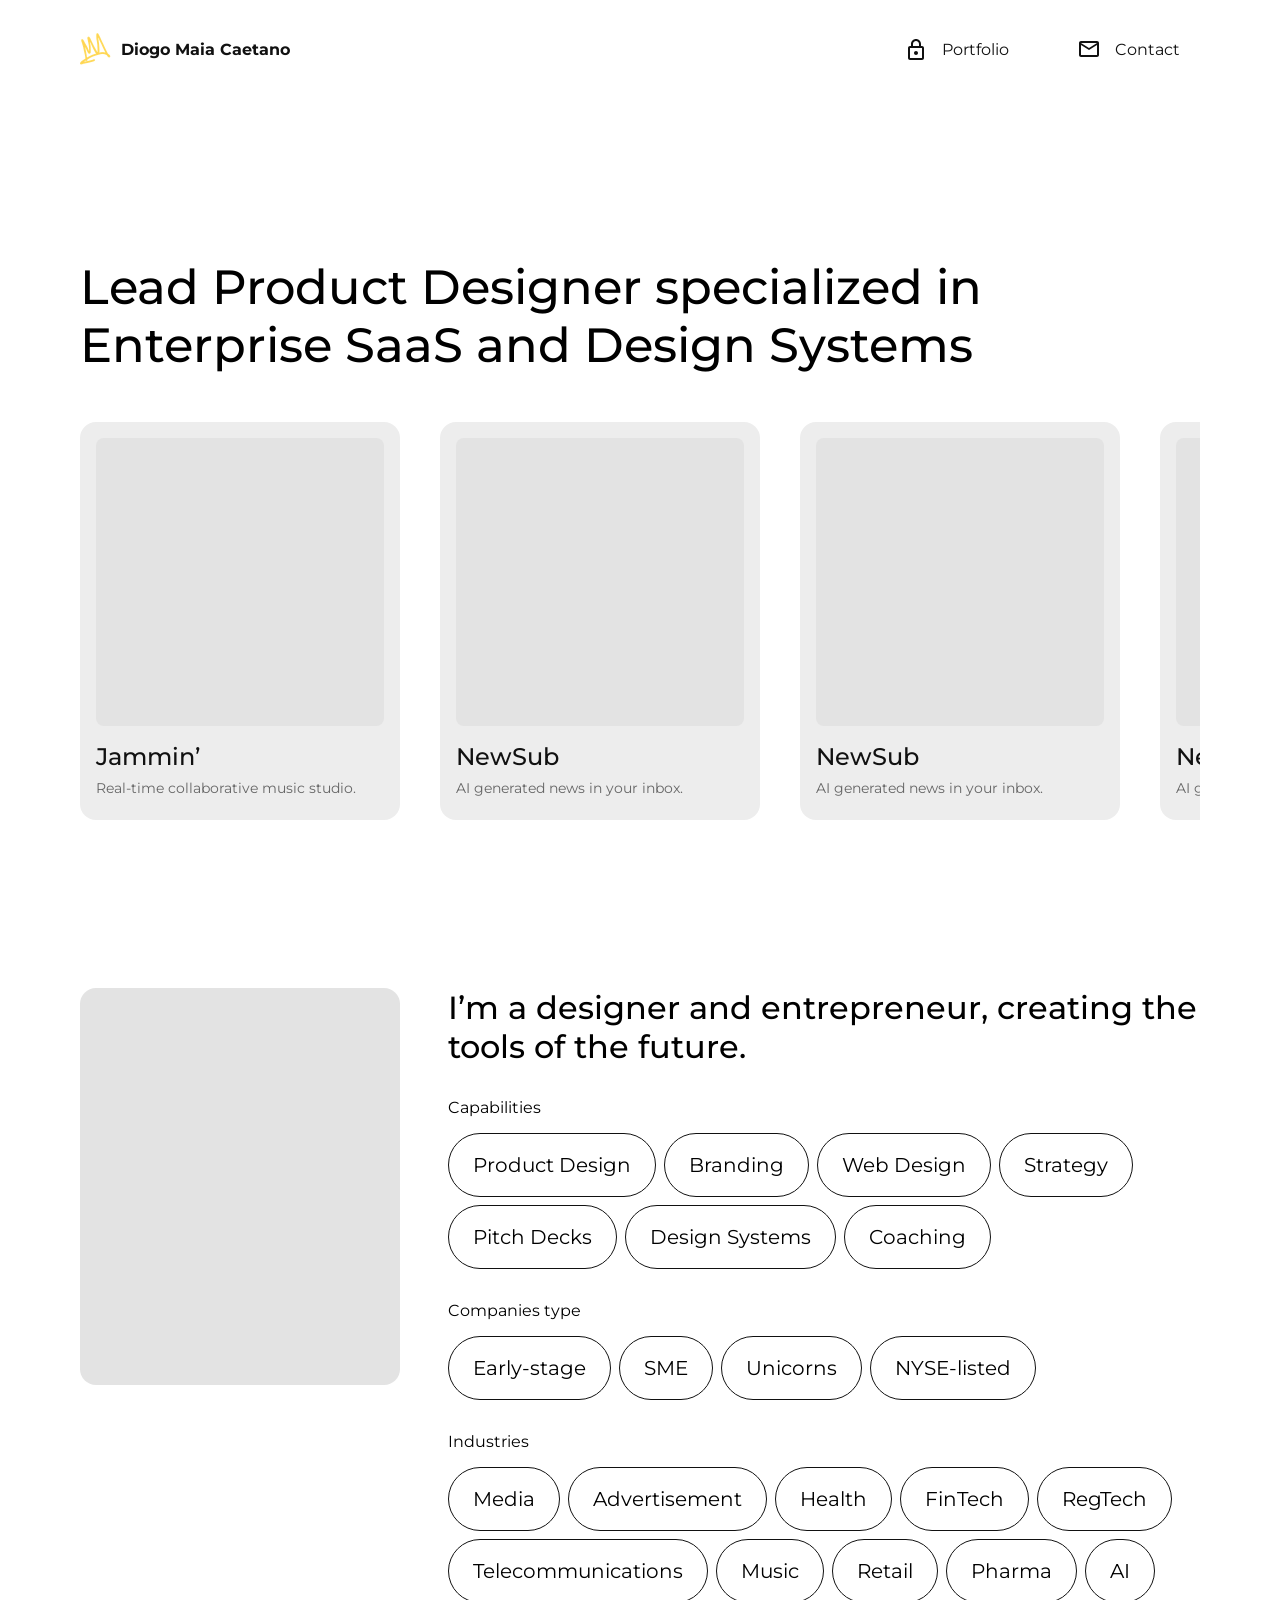
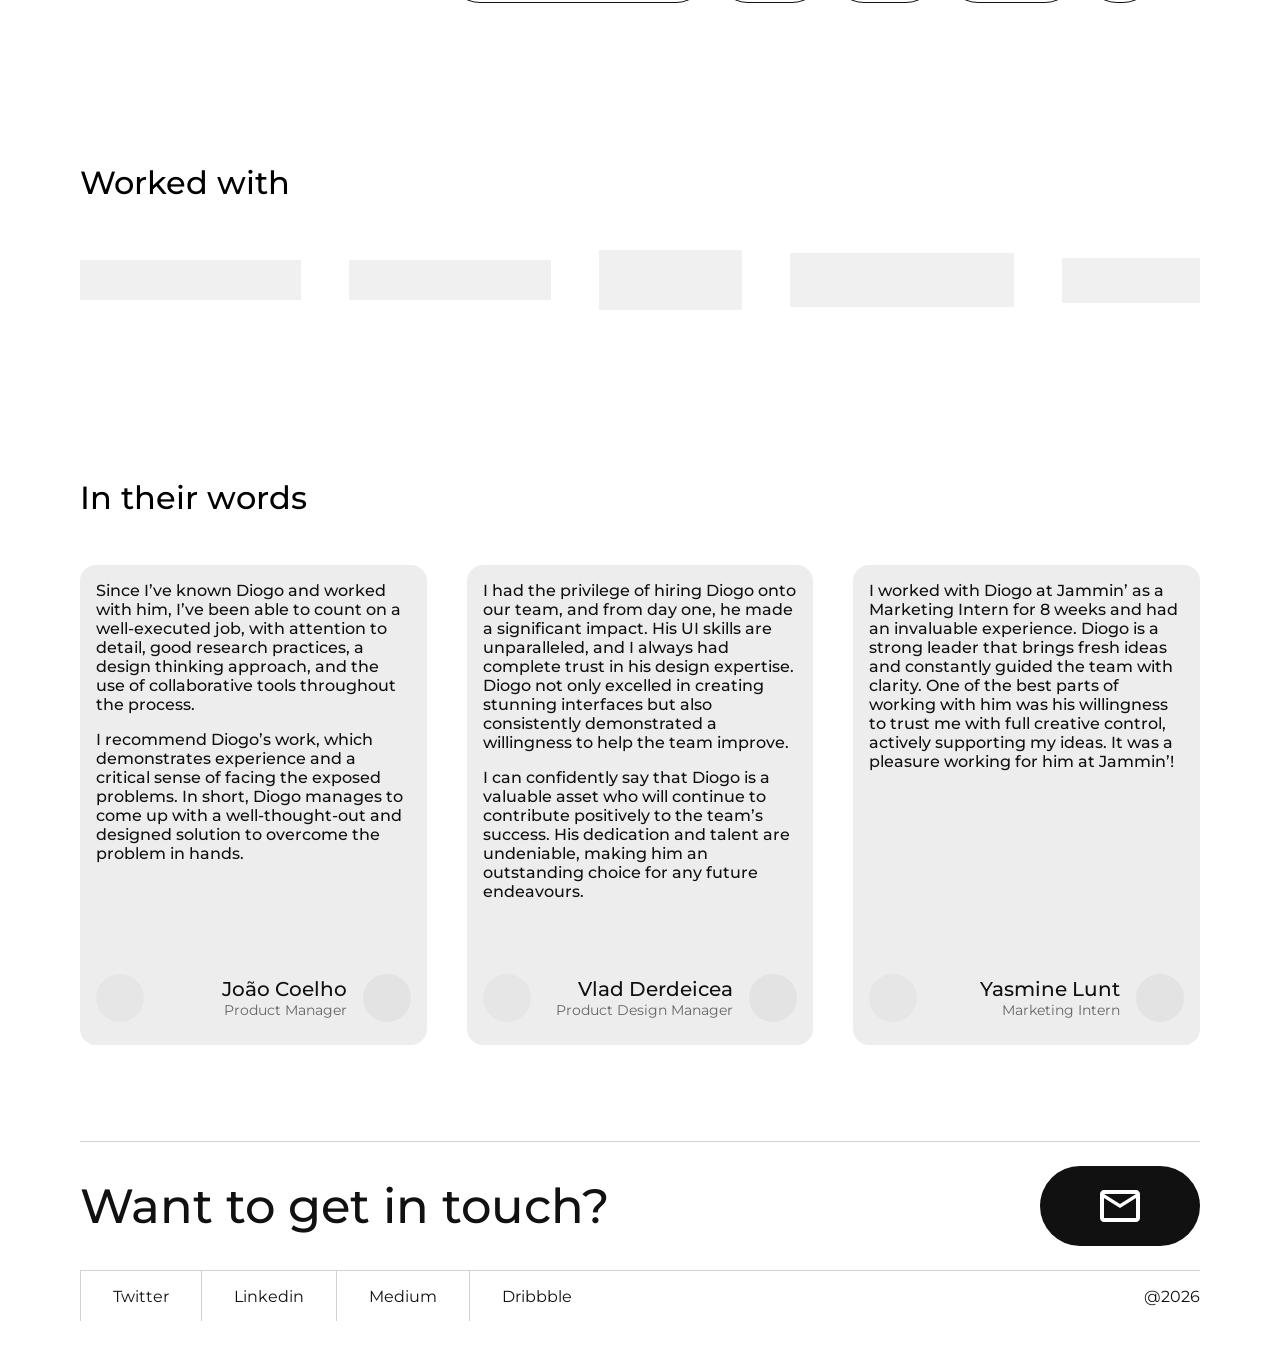
==== commit 2056fffe: "Add a traced SVG of the crown mark The vector in Figma sits behind www.figma.com, which this environ" ====
--- a/index.html
+++ b/index.html
@@ -19,7 +19,7 @@
   <div class="wrap site-header__inner">
     <a class="brand" href="/">
       <picture class="brand__mark">
-        <source srcset="/assets/img/crown.png" media="(prefers-reduced-motion: reduce)">
+        <source srcset="/assets/img/crown.svg" media="(prefers-reduced-motion: reduce)">
         <img src="/assets/img/crown-boil.gif" width="31" height="32" alt="" decoding="async">
       </picture>
       Diogo Maia Caetano
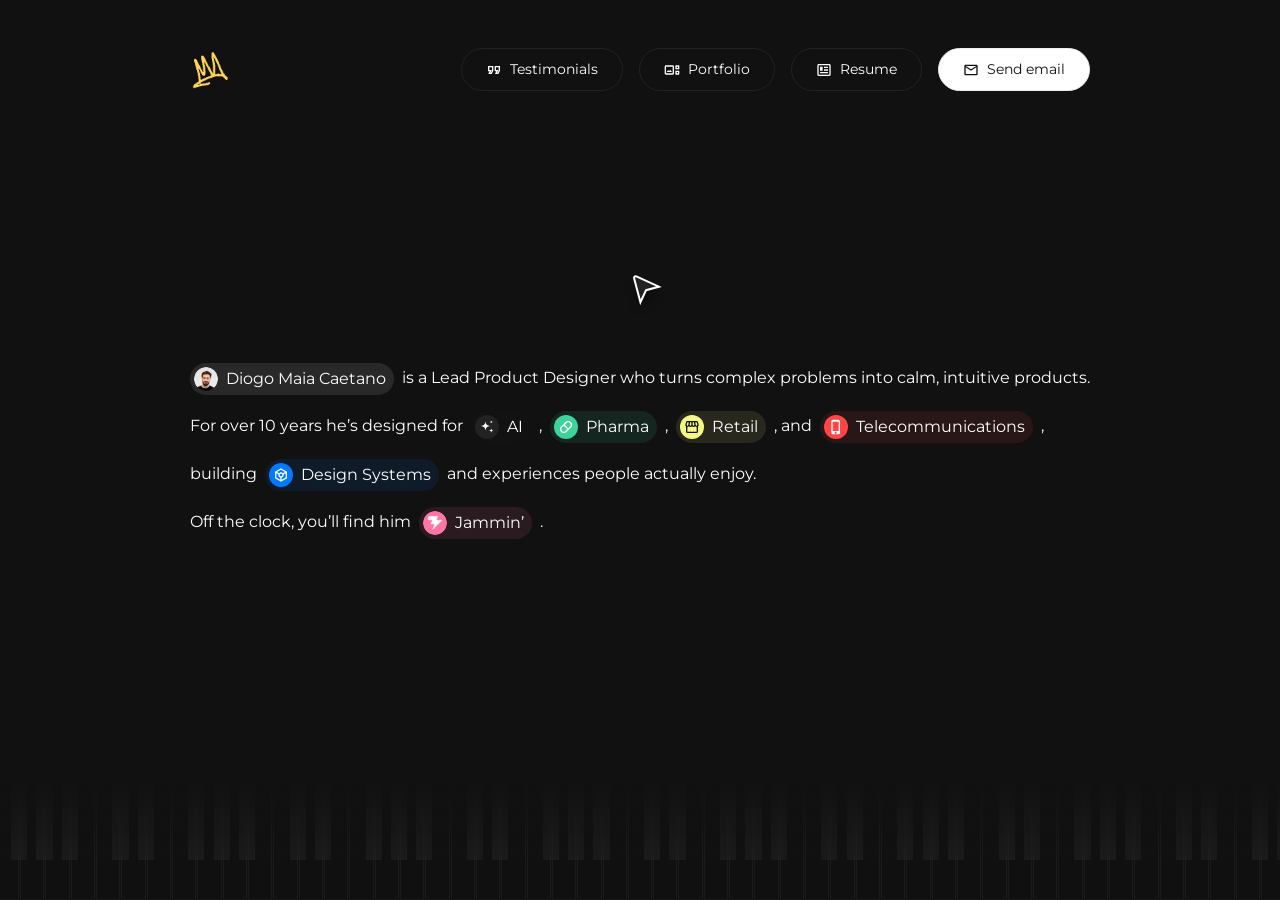
==== commit 60e33fb9: "Replace the site with the new landing page The landing built on this branch moves from /landing to t" ====
--- a/index.html
+++ b/index.html
@@ -1,250 +1,466 @@
-<!DOCTYPE html>
+<!doctype html>
 <html lang="en">
 <head>
-<meta charset="utf-8">
-<meta name="viewport" content="width=device-width, initial-scale=1">
-<title>Diogo Maia Caetano ⚡️</title>
-<meta name="description" content="Lead Product Designer specialized in Enterprise SaaS and Design Systems.">
-<meta property="og:title" content="Diogo Maia Caetano ⚡️">
-<meta property="og:description" content="Lead Product Designer specialized in Enterprise SaaS and Design Systems.">
-<meta property="og:type" content="website">
-<link rel="icon" href="/assets/img/favicon-crown.png" type="image/png">
-<link rel="apple-touch-icon" href="/assets/img/favicon-crown.png">
-<link rel="preload" href="/assets/fonts/montserrat-variable.woff2" as="font" type="font/woff2" crossorigin>
-<link rel="stylesheet" href="/assets/css/site.css">
+  <meta charset="utf-8">
+  <meta name="viewport" content="width=device-width, initial-scale=1">
+  <title>Diogo Maia Caetano, Lead Product Designer</title>
+  <meta name="description" content="Lead Product Designer who turns complex problems into calm, intuitive products. Over 10 years designing for pharma, retail and telecommunications.">
+  <meta name="robots" content="noindex">
+  <meta name="theme-color" content="#111111">
+  <link rel="icon" href="assets/crown.png">
+  <link rel="preconnect" href="https://fonts.googleapis.com">
+  <link rel="preconnect" href="https://fonts.gstatic.com" crossorigin>
+  <link href="https://fonts.googleapis.com/css2?family=Merriweather:ital,wght@1,300&family=Montserrat:wght@400;500;600&display=swap" rel="stylesheet">
+  <link rel="stylesheet" href="styles.css">
 </head>
 <body>
-
-<header class="site-header">
-  <div class="wrap site-header__inner">
-    <a class="brand" href="/">
-      <picture class="brand__mark">
-        <source srcset="/assets/img/crown.svg" media="(prefers-reduced-motion: reduce)">
-        <img src="/assets/img/crown-boil.gif" width="31" height="32" alt="" decoding="async">
-      </picture>
-      Diogo Maia Caetano
-    </a>
-
-    <nav class="nav-group" aria-label="Primary">
-      <a class="pill" href="https://drive.google.com/file/d/14qPH3ANQL8dysrcKLIsAA15_PM9UK4ti/view?usp=sharing" target="_blank" rel="noopener">
-        <span class="pill__icon">
-          <svg width="16" height="21" viewBox="0 0 16 21" fill="none" aria-hidden="true">
-            <path d="M14 7H13V5C13 2.24 10.76 0 8 0C5.24 0 3 2.24 3 5V7H2C0.9 7 0 7.9 0 9V19C0 20.1 0.9 21 2 21H14C15.1 21 16 20.1 16 19V9C16 7.9 15.1 7 14 7ZM5 5C5 3.34 6.34 2 8 2C9.66 2 11 3.34 11 5V7H5V5ZM14 19H2V9H14V19ZM8 16C9.1 16 10 15.1 10 14C10 12.9 9.1 12 8 12C6.9 12 6 12.9 6 14C6 15.1 6.9 16 8 16Z" fill="currentColor"/>
-          </svg>
-        </span>
-        <span class="pill__label">Portfolio</span>
+  <!-- Icon sprite: exported from Figma (Career_DiogoMaiaCaetano, node 2745:8103) -->
+  <svg width="0" height="0" style="position:absolute" aria-hidden="true">
+    <symbol id="i-quote" viewBox="0 0 16 16"><path fill="currentColor" d="M12.4133 12H8.92L10.2533 9.33333H8.66667V4H14V8.82667L12.4133 12ZM11.08 10.6667H11.5867L12.6667 8.50667V5.33333H10V8H12.4133L11.08 10.6667ZM5.74667 12H2.25333L3.58667 9.33333H2V4H7.33333V8.82667L5.74667 12ZM4.41333 10.6667H4.92L6 8.50667V5.33333H3.33333V8H5.74667L4.41333 10.6667Z"/></symbol>
+    <symbol id="i-open" viewBox="0 0 16 16"><path fill="currentColor" d="M2 14V8.66667H3.33333V11.7333L11.7333 3.33333H8.66667V2H14V7.33333H12.6667V4.26667L4.26667 12.6667H7.33333V14H2Z"/></symbol>
+    <symbol id="i-gallery" viewBox="0 0 16 16"><path fill="currentColor" transform="translate(0.6667 3.3333)" d="M1.3333 9.3333C0.9667 9.3333 0.6529 9.2029 0.392 8.942C0.1307 8.6807 0 8.3667 0 8L0 1.3333C0 0.9667 0.1307 0.6529 0.392 0.392C0.6529 0.1307 0.9667 0 1.3333 0L8 0C8.3667 0 8.6807 0.1307 8.942 0.392C9.2029 0.6529 9.3333 0.9667 9.3333 1.3333L9.3333 8C9.3333 8.3667 9.2029 8.6807 8.942 8.942C8.6807 9.2029 8.3667 9.3333 8 9.3333L1.3333 9.3333ZM11.3333 4C11.1444 4 10.9862 3.936 10.8587 3.808C10.7307 3.6804 10.6667 3.5222 10.6667 3.3333L10.6667 0.6667C10.6667 0.4778 10.7307 0.3193 10.8587 0.1913C10.9862 0.0638 11.1444 0 11.3333 0L14 0C14.1889 0 14.3471 0.0638 14.4747 0.1913C14.6027 0.3193 14.6667 0.4778 14.6667 0.6667L14.6667 3.3333C14.6667 3.5222 14.6027 3.6804 14.4747 3.808C14.3471 3.936 14.1889 4 14 4L11.3333 4ZM12 2.6667L13.3333 2.6667L13.3333 1.3333L12 1.3333L12 2.6667ZM1.3333 8L8 8L8 1.3333L1.3333 1.3333L1.3333 8ZM2 6.6667L7.3333 6.6667L5.5833 4.3333L4.3333 6L3.4167 4.7833L2 6.6667ZM11.3333 9.3333C11.1444 9.3333 10.9862 9.2693 10.8587 9.1413C10.7307 9.0138 10.6667 8.8556 10.6667 8.6667L10.6667 6C10.6667 5.8111 10.7307 5.6527 10.8587 5.5247C10.9862 5.3971 11.1444 5.3333 11.3333 5.3333L14 5.3333C14.1889 5.3333 14.3471 5.3971 14.4747 5.5247C14.6027 5.6527 14.6667 5.8111 14.6667 6L14.6667 8.6667C14.6667 8.8556 14.6027 9.0138 14.4747 9.1413C14.3471 9.2693 14.1889 9.3333 14 9.3333L11.3333 9.3333ZM12 8L13.3333 8L13.3333 6.6667L12 6.6667L12 8Z"/></symbol>
+    <symbol id="i-news" viewBox="0 0 16 16"><path fill="currentColor" d="M2.66683 14C2.30016 14 1.98627 13.8694 1.72516 13.6083C1.46405 13.3472 1.3335 13.0333 1.3335 12.6667V3.33333C1.3335 2.96667 1.46405 2.65278 1.72516 2.39167C1.98627 2.13056 2.30016 2 2.66683 2H13.3335C13.7002 2 14.0141 2.13056 14.2752 2.39167C14.5363 2.65278 14.6668 2.96667 14.6668 3.33333V12.6667C14.6668 13.0333 14.5363 13.3472 14.2752 13.6083C14.0141 13.8694 13.7002 14 13.3335 14H2.66683ZM2.66683 12.6667H13.3335V3.33333H2.66683V12.6667ZM4.00016 11.3333H12.0002V10H4.00016V11.3333ZM4.00016 8.66667H6.66683V4.66667H4.00016V8.66667ZM8.00016 8.66667H12.0002V7.33333H8.00016V8.66667ZM8.00016 6H12.0002V4.66667H8.00016V6Z"/></symbol>
+    <symbol id="i-email" viewBox="0 0 16 16"><path fill="currentColor" d="M14.6668 3.99935C14.6668 3.26602 14.0668 2.66602 13.3335 2.66602H2.66683C1.9335 2.66602 1.3335 3.26602 1.3335 3.99935V11.9993C1.3335 12.7327 1.9335 13.3327 2.66683 13.3327H13.3335C14.0668 13.3327 14.6668 12.7327 14.6668 11.9993V3.99935ZM13.3335 3.99935L8.00016 7.33268L2.66683 3.99935H13.3335ZM13.3335 11.9993H2.66683V5.33268L8.00016 8.66602L13.3335 5.33268V11.9993Z"/></symbol>
+    <symbol id="i-pill" viewBox="0 0 16 16"><path fill="currentColor" d="M5.75 14C4.70556 14 3.81944 13.6361 3.09167 12.9083C2.36389 12.1806 2 11.2944 2 10.25C2 9.75 2.09444 9.27222 2.28333 8.81667C2.47222 8.36111 2.74444 7.95556 3.1 7.6L7.6 3.1C7.95556 2.74444 8.36111 2.47222 8.81667 2.28333C9.27222 2.09444 9.75 2 10.25 2C11.2944 2 12.1806 2.36389 12.9083 3.09167C13.6361 3.81944 14 4.70556 14 5.75C14 6.25 13.9056 6.72778 13.7167 7.18333C13.5278 7.63889 13.2556 8.04444 12.9 8.4L8.4 12.9C8.04444 13.2556 7.63889 13.5278 7.18333 13.7167C6.72778 13.9056 6.25 14 5.75 14ZM10.1833 9.23333L11.9667 7.46667C12.1889 7.24444 12.3611 6.98333 12.4833 6.68333C12.6056 6.38333 12.6667 6.07222 12.6667 5.75C12.6667 5.08333 12.4306 4.51389 11.9583 4.04167C11.4861 3.56944 10.9167 3.33333 10.25 3.33333C9.92778 3.33333 9.61667 3.39444 9.31667 3.51667C9.01667 3.63889 8.75556 3.81111 8.53333 4.03333L6.76667 5.81667L10.1833 9.23333ZM5.75 12.6667C6.07222 12.6667 6.38333 12.6056 6.68333 12.4833C6.98333 12.3611 7.24444 12.1889 7.46667 11.9667L9.23333 10.1833L5.81667 6.76667L4.03333 8.53333C3.81111 8.75556 3.63889 9.01667 3.51667 9.31667C3.39444 9.61667 3.33333 9.92778 3.33333 10.25C3.33333 10.9167 3.56944 11.4861 4.04167 11.9583C4.51389 12.4306 5.08333 12.6667 5.75 12.6667Z"/></symbol>
+    <symbol id="i-store" viewBox="0 0 16 16"><path fill="currentColor" d="M14.0167 7.36667V12.6667C14.0167 13.0333 13.8863 13.3473 13.6254 13.6087C13.3641 13.8696 13.0501 14 12.6834 14H3.35006C2.98339 14 2.66962 13.8696 2.40873 13.6087C2.14739 13.3473 2.01673 13.0333 2.01673 12.6667V7.36667C1.76117 7.13333 1.56406 6.83333 1.42539 6.46667C1.28628 6.1 1.28339 5.7 1.41673 5.26667L2.11673 3C2.20562 2.71111 2.36406 2.47222 2.59206 2.28333C2.81962 2.09444 3.08339 2 3.38339 2H12.6501C12.9501 2 13.2112 2.09156 13.4334 2.27467C13.6556 2.45822 13.8167 2.7 13.9167 3L14.6167 5.26667C14.7501 5.7 14.7474 6.09444 14.6087 6.45C14.4696 6.80556 14.2723 7.11111 14.0167 7.36667ZM9.48339 6.66667C9.78339 6.66667 10.0112 6.56378 10.1667 6.358C10.3223 6.15267 10.3834 5.92222 10.3501 5.66667L9.98339 3.33333H8.68339V5.8C8.68339 6.03333 8.76117 6.23622 8.91673 6.40867C9.07228 6.58067 9.26117 6.66667 9.48339 6.66667ZM6.48339 6.66667C6.73895 6.66667 6.94739 6.58067 7.10873 6.40867C7.26962 6.23622 7.35006 6.03333 7.35006 5.8V3.33333H6.05006L5.68339 5.66667C5.63895 5.93333 5.69739 6.16667 5.85873 6.36667C6.01962 6.56667 6.22784 6.66667 6.48339 6.66667ZM3.51673 6.66667C3.71673 6.66667 3.89162 6.59444 4.04139 6.45C4.19162 6.30556 4.28339 6.12222 4.31673 5.9L4.68339 3.33333H3.38339L2.71673 5.56667C2.65006 5.78889 2.68606 6.02778 2.82473 6.28333C2.96384 6.53889 3.1945 6.66667 3.51673 6.66667ZM12.5167 6.66667C12.8389 6.66667 13.0723 6.53889 13.2167 6.28333C13.3612 6.02778 13.3945 5.78889 13.3167 5.56667L12.6167 3.33333H11.3501L11.7167 5.9C11.7501 6.12222 11.8418 6.30556 11.9921 6.45C12.1418 6.59444 12.3167 6.66667 12.5167 6.66667ZM3.35006 12.6667H12.6834V7.96667C12.6278 7.98889 12.5918 8 12.5754 8H12.5167C12.2167 8 11.9527 7.95 11.7247 7.85C11.4972 7.75 11.2723 7.58889 11.0501 7.36667C10.8501 7.56667 10.6223 7.72222 10.3667 7.83333C10.1112 7.94444 9.83895 8 9.55006 8C9.25006 8 8.96939 7.94444 8.70806 7.83333C8.44717 7.72222 8.21673 7.56667 8.01673 7.36667C7.82784 7.56667 7.60851 7.72222 7.35873 7.83333C7.10851 7.94444 6.83895 8 6.55006 8C6.22784 8 5.93606 7.94444 5.67473 7.83333C5.41384 7.72222 5.18339 7.56667 4.98339 7.36667C4.75006 7.6 4.51962 7.76378 4.29206 7.858C4.06406 7.95267 3.80562 8 3.51673 8H3.44206C3.41406 8 3.38339 7.98889 3.35006 7.96667V12.6667Z"/></symbol>
+    <symbol id="i-phone" viewBox="0 0 16 16"><path fill="currentColor" d="M10.3335 0.666016H5.00016C4.08016 0.666016 3.3335 1.41268 3.3335 2.33268V13.666C3.3335 14.586 4.08016 15.3327 5.00016 15.3327H10.3335C11.2535 15.3327 12.0002 14.586 12.0002 13.666V2.33268C12.0002 1.41268 11.2535 0.666016 10.3335 0.666016ZM7.66683 14.666C7.1135 14.666 6.66683 14.2193 6.66683 13.666C6.66683 13.1127 7.1135 12.666 7.66683 12.666C8.22016 12.666 8.66683 13.1127 8.66683 13.666C8.66683 14.2193 8.22016 14.666 7.66683 14.666ZM10.6668 11.9993H4.66683V2.66602H10.6668V11.9993Z"/></symbol>
+    <symbol id="i-token" viewBox="0 0 16 16"><path fill="currentColor" d="M14 4.66732L8 1.33398L2 4.66732V11.334L8 14.6673L14 11.334V4.66732ZM8 2.86065L11.94 5.04732L9.93333 6.16065C9.44667 5.65398 8.76 5.33398 8 5.33398C7.24 5.33398 6.55333 5.65398 6.06667 6.16065L4.06 5.04732L8 2.86065ZM7.33333 12.774L3.33333 10.554V6.17398L5.42 7.33398C5.36 7.54065 5.33333 7.76732 5.33333 8.00065C5.33333 9.24065 6.18 10.2873 7.33333 10.5807V12.774ZM6.66667 8.00065C6.66667 7.26732 7.26667 6.66732 8 6.66732C8.73333 6.66732 9.33333 7.26732 9.33333 8.00065C9.33333 8.73398 8.73333 9.33398 8 9.33398C7.26667 9.33398 6.66667 8.73398 6.66667 8.00065ZM8.66667 12.774V10.5873C9.82 10.294 10.6667 9.24732 10.6667 8.00732C10.6667 7.77398 10.64 7.54732 10.58 7.33398L12.6667 6.17398V10.554L8.66667 12.774Z"/></symbol>
+    <symbol id="i-spark" viewBox="0 0 16 16"><path fill="currentColor" d="M6.5 2.5c.45 2.95 1.55 4.05 4.5 4.5-2.95.45-4.05 1.55-4.5 4.5-.45-2.95-1.55-4.05-4.5-4.5 2.95-.45 4.05-1.55 4.5-4.5Zm5.75 6.75c.25 1.55.75 2.05 2.25 2.25-1.5.2-2 .7-2.25 2.25-.25-1.55-.75-2.05-2.25-2.25 1.5-.2 2-.7 2.25-2.25Zm0-7.75c.17 1.03.47 1.33 1.5 1.5-1.03.17-1.33.47-1.5 1.5-.17-1.03-.47-1.33-1.5-1.5 1.03-.17 1.33-.47 1.5-1.5Z"/></symbol>
+    <symbol id="i-expand" viewBox="0 0 32 32"><path fill="currentColor" d="M9 23V17H11V21H15V23H9ZM21 15V11H17V9H23V15H21Z"/></symbol>
+  </svg>
+
+  <div class="page">
+    <header class="header">
+      <a class="logo" href="./" aria-label="Diogo Maia Caetano, home" title="Psst, try dragging the crown onto Diogo">
+        <img src="assets/crown.gif" alt="" width="37" height="38" draggable="false">
       </a>
-    </nav>
-
-    <a class="pill pill--contact" href="mailto:diogomaiacaetano@gmail.com">
-      <span class="pill__icon">
-        <svg width="20" height="16" viewBox="0 0 20 16" fill="none" aria-hidden="true">
-          <path d="M20 2C20 0.9 19.1 0 18 0H2C0.9 0 0 0.9 0 2V14C0 15.1 0.9 16 2 16H18C19.1 16 20 15.1 20 14V2ZM18 2L10 6.99L2 2H18ZM18 14H2V4L10 9L18 4V14Z" fill="currentColor"/>
-        </svg>
-      </span>
-      <span class="pill__label">Contact</span>
-    </a>
-  </div>
-</header>
-
-<main>
-
-  <section class="section hero">
-    <div class="wrap">
-      <h1 class="hero__title">Lead Product Designer specialized in Enterprise SaaS and Design Systems</h1>
-
-      <div class="rail" tabindex="0" role="region" aria-label="Selected projects">
-        <article class="work">
-          <div class="work__thumb"><img src="/assets/img/work-jammin.png" width="288" height="288" alt="Jammin’ — real-time collaborative music studio" loading="lazy" decoding="async"></div>
-          <div class="work__text">
-            <h2 class="work__name">Jammin’</h2>
-            <p class="work__desc">Real-time collaborative music studio.</p>
+      <nav class="ctas" aria-label="Main">
+        <a class="cta" href="#testimonials" data-testimonials aria-haspopup="dialog">
+          <span class="cta__track">
+            <svg class="cta__icon" width="16" height="16" aria-hidden="true"><use href="#i-quote"/></svg>
+            <span class="cta__label">Testimonials</span>
+            <svg class="cta__icon" width="16" height="16" aria-hidden="true"><use href="#i-open"/></svg>
+          </span>
+        </a>
+        <a class="cta" href="https://drive.google.com/file/d/14qPH3ANQL8dysrcKLIsAA15_PM9UK4ti/view?usp=sharing" target="_blank" rel="noopener">
+          <span class="cta__track">
+            <svg class="cta__icon" width="16" height="16" aria-hidden="true"><use href="#i-gallery"/></svg>
+            <span class="cta__label">Portfolio</span>
+            <svg class="cta__icon" width="16" height="16" aria-hidden="true"><use href="#i-open"/></svg>
+          </span>
+        </a>
+        <a class="cta" href="https://drive.google.com/file/d/1DkPLhMT8ySsHna5M7xYUCqnrsxX_Ha30/view?usp=share_link" target="_blank" rel="noopener">
+          <span class="cta__track">
+            <svg class="cta__icon" width="16" height="16" aria-hidden="true"><use href="#i-news"/></svg>
+            <span class="cta__label">Resume</span>
+            <svg class="cta__icon" width="16" height="16" aria-hidden="true"><use href="#i-open"/></svg>
+          </span>
+        </a>
+        <a class="cta cta--primary" href="mailto:diogomaiacaetano@icloud.com">
+          <span class="cta__track">
+            <svg class="cta__icon" width="16" height="16" aria-hidden="true"><use href="#i-email"/></svg>
+            <span class="cta__label">Send email</span>
+            <svg class="cta__icon" width="16" height="16" aria-hidden="true"><use href="#i-open"/></svg>
+          </span>
+        </a>
+      </nav>
+    </header>
+
+    <main>
+      <section class="arena" id="arena" aria-label="Sweet Spaceship mini game">
+        <canvas class="arena__canvas" id="arena-canvas"></canvas>
+        <button class="arena__start" id="arena-start" type="button" aria-label="Play Sweet Spaceship"></button>
+        <div class="arena__hud" aria-live="polite">
+          <div class="hud__left">
+            <span class="hud__hearts" id="hud-hearts" aria-label="Hearts left"></span>
+            <span class="hud__score"><span id="hud-score">0</span> pts</span>
           </div>
-        </article>
-        <article class="work">
-          <div class="work__thumb"><img src="/assets/img/work-newsub.png" width="288" height="288" alt="NewSub — AI generated news in your inbox" loading="lazy" decoding="async"></div>
-          <div class="work__text">
-            <h2 class="work__name">NewSub</h2>
-            <p class="work__desc">AI generated news in your inbox.</p>
+          <button class="hud__close" id="arena-close" type="button" aria-label="Close game">
+            <kbd>Esc</kbd><span class="only-fine">to close</span><span class="only-touch">Close</span>
+          </button>
+        </div>
+        <div class="arena__keys" id="arena-keys">
+          <span class="keys__group"><kbd>W</kbd><kbd>A</kbd><kbd>S</kbd><kbd>D</kbd><span class="keys__or">or</span><kbd>←</kbd><kbd>↑</kbd><kbd>↓</kbd><kbd>→</kbd><span>fly</span></span>
+          <span class="keys__group"><kbd class="kbd--wide">Space</kbd><span>fire</span></span>
+          <span class="keys__group"><kbd>Esc</kbd><span>close</span></span>
+          <span class="keys__touch">Drag on the left to fly, hold on the right to fire</span>
+        </div>
+        <div class="arena__over" id="arena-over" hidden>
+          <p class="over__title">Ship down</p>
+          <p class="over__score"><span id="over-score">0</span> pts</p>
+          <div class="over__actions">
+            <button class="over__btn over__btn--primary" id="over-again" type="button">Play again</button>
+            <button class="over__btn" id="over-close" type="button"><kbd>Esc</kbd> Close</button>
           </div>
-        </article>
-        <article class="work">
-          <div class="work__thumb"><img src="/assets/img/work-jammin.png" width="288" height="288" alt="NewSub — AI generated news in your inbox" loading="lazy" decoding="async"></div>
-          <div class="work__text">
-            <h2 class="work__name">NewSub</h2>
-            <p class="work__desc">AI generated news in your inbox.</p>
-          </div>
-        </article>
-        <article class="work">
-          <div class="work__thumb"><img src="/assets/img/work-jammin.png" width="288" height="288" alt="NewSub — AI generated news in your inbox" loading="lazy" decoding="async"></div>
-          <div class="work__text">
-            <h2 class="work__name">NewSub</h2>
-            <p class="work__desc">AI generated news in your inbox.</p>
-          </div>
-        </article>
-      </div>
-    </div>
+        </div>
+      </section>
+
+      <section class="bio" aria-label="About">
+        <p>
+          <a class="badge badge--first" href="#about" data-modal="about">
+            <img class="badge__avatar" src="assets/avatar.png" alt="" width="24" height="24"><span>Diogo Maia Caetano</span>
+          </a>is a Lead Product Designer who turns complex problems into calm, intuitive
+          products. For over 10 years he’s designed for<a class="badge" href="#ai" data-modal="ai" style="--c:#222222">
+            <span class="badge__icon"><svg width="16" height="16" aria-hidden="true"><use href="#i-spark"/></svg></span><span>AI</span>
+          </a>,<a class="badge" href="#pharma" data-modal="pharma" style="--c:#3ED29C">
+            <span class="badge__icon"><svg width="16" height="16" aria-hidden="true"><use href="#i-pill"/></svg></span><span>Pharma</span>
+          </a>,<a class="badge" href="#retail" data-modal="retail" style="--c:#F4F983">
+            <span class="badge__icon badge__icon--dark"><svg width="16" height="16" aria-hidden="true"><use href="#i-store"/></svg></span><span>Retail</span>
+          </a>, and<a class="badge" href="#telecommunications" data-modal="telecommunications" style="--c:#FF4546">
+            <span class="badge__icon"><svg width="16" height="16" aria-hidden="true"><use href="#i-phone"/></svg></span><span>Telecommunications</span>
+          </a>,
+          building<a class="badge" href="#design-systems" data-modal="design-systems" style="--c:#007AFF">
+            <span class="badge__icon"><svg width="16" height="16" aria-hidden="true"><use href="#i-token"/></svg></span><span>Design Systems</span>
+          </a>and experiences people actually enjoy.
+          <br>Off the clock, you’ll find him<a class="badge badge--jammin" href="#jammin" data-modal="jammin">
+            <img class="badge__avatar" src="assets/jammin.png" alt="" width="24" height="24"><span>Jammin’</span>
+          </a>.
+        </p>
+      </section>
+    </main>
+  </div>
+
+  <!-- Synth: keys are drawn by synth.js; hover lifts a key, press plays it -->
+  <section class="synth" id="synth" aria-label="Synthesizer, press a key to play a note">
+    <div class="synth__keys" id="synth-keys"></div>
+    <div class="synth__fade" aria-hidden="true"></div>
   </section>
 
-  <section class="section about">
-    <div class="wrap about__inner">
-      <div class="about__portrait">
-        <img src="/assets/img/about-portrait.png" width="320" height="397" alt="Diogo Maia Caetano" loading="lazy" decoding="async">
-      </div>
-
-      <div class="about__text">
-        <h2 class="h2">I’m a designer and entrepreneur, creating the tools of the future.</h2>
-
-        <div class="taxonomy">
-          <h3 class="taxonomy__label">Capabilities</h3>
-          <ul class="chips">
-            <li class="chip">Product Design</li>
-            <li class="chip">Branding</li>
-            <li class="chip">Web Design</li>
-            <li class="chip">Strategy</li>
-            <li class="chip">Pitch Decks</li>
-            <li class="chip">Design Systems</li>
-            <li class="chip">Coaching</li>
-          </ul>
-        </div>
-
-        <div class="taxonomy">
-          <h3 class="taxonomy__label">Companies type</h3>
-          <ul class="chips">
-            <li class="chip">Early-stage</li>
-            <li class="chip">SME</li>
-            <li class="chip">Unicorns</li>
-            <li class="chip">NYSE-listed</li>
-          </ul>
-        </div>
-
-        <div class="taxonomy">
-          <h3 class="taxonomy__label">Industries</h3>
-          <ul class="chips">
-            <li class="chip">Media</li>
-            <li class="chip">Advertisement</li>
-            <li class="chip">Health</li>
-            <li class="chip">FinTech</li>
-            <li class="chip">RegTech</li>
-            <li class="chip">Telecommunications</li>
-            <li class="chip">Music</li>
-            <li class="chip">Retail</li>
-            <li class="chip">Pharma</li>
-            <li class="chip">AI</li>
-          </ul>
-        </div>
-      </div>
-    </div>
-  </section>
-
-  <section class="section clients">
-    <div class="wrap">
-      <h2 class="h2">Worked with</h2>
-      <div class="rail rail--logos" tabindex="0" role="region" aria-label="Clients and employers">
-        <img class="logo" src="/assets/img/client-01.png" width="221" height="40" alt="Taste Labs" loading="lazy" decoding="async">
-        <img class="logo" src="/assets/img/client-02.png" width="202" height="40" alt="Jammin’" loading="lazy" decoding="async">
-        <img class="logo" src="/assets/img/client-03.png" width="143" height="60" alt="Feedzai" loading="lazy" decoding="async">
-        <img class="logo" src="/assets/img/client-04.png" width="224" height="54" alt="OutSystems" loading="lazy" decoding="async">
-        <img class="logo" src="/assets/img/client-05.png" width="166" height="45" alt="Sensei" loading="lazy" decoding="async">
-        <img class="logo" src="/assets/img/client-06.png" width="154" height="40" alt="AstraZeneca" loading="lazy" decoding="async">
-        <img class="logo" src="/assets/img/client-07.png" width="166" height="45" alt="Client logo" loading="lazy" decoding="async">
-        <img class="logo" src="/assets/img/client-08.png" width="80" height="40" alt="8×8" loading="lazy" decoding="async">
-        <img class="logo" src="/assets/img/client-09.png" width="125" height="30" alt="Client logo" loading="lazy" decoding="async">
-        <img class="logo" src="/assets/img/client-10.png" width="203" height="28" alt="Client logo" loading="lazy" decoding="async">
-      </div>
-    </div>
-  </section>
-
-  <section class="section quotes">
-    <div class="wrap">
-      <h2 class="h2">In their words</h2>
-      <div class="quotes__grid">
-
-        <figure class="quote">
-          <blockquote class="quote__body">
-            <p>Since I’ve known Diogo and worked with him, I’ve been able to count on a well-executed job, with attention to detail, good research practices, a design thinking approach, and the use of collaborative tools throughout the process.</p>
-            <p>I recommend Diogo’s work, which demonstrates experience and a critical sense of facing the exposed problems. In short, Diogo manages to come up with a well-thought-out and designed solution to overcome the problem in hands.</p>
-          </blockquote>
-          <figcaption class="quote__who">
-            <img class="quote__company" src="/assets/img/company-01.png" width="48" height="48" alt="" loading="lazy" decoding="async">
-            <div class="quote__person">
-              <div class="quote__names">
-                <p class="quote__name">João Coelho</p>
-                <p class="quote__role">Product Manager</p>
-              </div>
-              <img class="quote__avatar" src="/assets/img/avatar-joao-coelho.png" width="48" height="48" alt="João Coelho" loading="lazy" decoding="async">
-            </div>
-          </figcaption>
-        </figure>
-
-        <figure class="quote">
-          <blockquote class="quote__body">
-            <p>I had the privilege of hiring Diogo onto our team, and from day one, he made a significant impact. His UI skills are unparalleled, and I always had complete trust in his design expertise. Diogo not only excelled in creating stunning interfaces but also consistently demonstrated a willingness to help the team improve.</p>
-            <p>I can confidently say that Diogo is a valuable asset who will continue to contribute positively to the team’s success. His dedication and talent are undeniable, making him an outstanding choice for any future endeavours.</p>
-          </blockquote>
-          <figcaption class="quote__who">
-            <img class="quote__company" src="/assets/img/company-02.png" width="48" height="48" alt="" loading="lazy" decoding="async">
-            <div class="quote__person">
-              <div class="quote__names">
-                <p class="quote__name">Vlad Derdeicea</p>
-                <p class="quote__role">Product Design Manager</p>
-              </div>
-              <img class="quote__avatar" src="/assets/img/avatar-vlad-derdeicea.png" width="48" height="48" alt="Vlad Derdeicea" loading="lazy" decoding="async">
-            </div>
-          </figcaption>
-        </figure>
-
-        <figure class="quote">
-          <blockquote class="quote__body">
-            <p>I worked with Diogo at Jammin’ as a Marketing Intern for 8 weeks and had an invaluable experience. Diogo is a strong leader that brings fresh ideas and constantly guided the team with clarity. One of the best parts of working with him was his willingness to trust me with full creative control, actively supporting my ideas. It was a pleasure working for him at Jammin’!</p>
-          </blockquote>
-          <figcaption class="quote__who">
-            <img class="quote__company" src="/assets/img/company-03.png" width="48" height="48" alt="" loading="lazy" decoding="async">
-            <div class="quote__person">
-              <div class="quote__names">
-                <p class="quote__name">Yasmine Lunt</p>
-                <p class="quote__role">Marketing Intern</p>
-              </div>
-              <img class="quote__avatar" src="/assets/img/avatar-yasmine-lunt.png" width="48" height="48" alt="Yasmine Lunt" loading="lazy" decoding="async">
-            </div>
-          </figcaption>
-        </figure>
-
-      </div>
-    </div>
-  </section>
-
-
-</main>
-
-<footer class="site-footer">
-  <div class="wrap">
-    <div class="email-cta-wrap">
-      <a class="email-cta" href="mailto:diogomaiacaetano@gmail.com">
-        <span class="email-cta__lines" aria-hidden="true">
-          <span>Want to get in touch?</span>
-          <span>diogomaiacaetano@gmail.com</span>
-        </span>
-        <span class="visually-hidden">Want to get in touch? Email diogomaiacaetano@gmail.com</span>
-        <span class="email-cta__icon">
-          <svg width="40" height="32" viewBox="0 0 40 32" fill="none" aria-hidden="true">
-            <path d="M40 4C40 1.8 38.2 0 36 0H4C1.8 0 0 1.8 0 4V28C0 30.2 1.8 32 4 32H36C38.2 32 40 30.2 40 28V4ZM36 4L20 13.98L4 4H36ZM36 28H4V8L20 18L36 8V28Z" fill="currentColor"/>
-          </svg>
-        </span>
-      </a>
-    </div>
-
-    <div class="footer-bar">
-      <nav class="footer-links" aria-label="Elsewhere">
-        <a href="https://www.twitter.com/diogomcaetano" target="_blank" rel="noopener">Twitter</a>
-        <a href="https://www.linkedin.com/in/diogomaiacaetano/" target="_blank" rel="noopener">Linkedin</a>
-        <a href="https://medium.com/@diogomaiacaetano" target="_blank" rel="noopener">Medium</a>
-        <a href="https://dribbble.com/diogomcaetano" target="_blank" rel="noopener">Dribbble</a>
-      </nav>
-      <span class="footer-bar__copyright">@2026</span>
-    </div>
-  </div>
-</footer>
-
+
+  <!-- Badge windows: opened from the bio badges (main.js) -->
+  <div class="modal" id="modal-about" role="dialog" aria-modal="true" aria-labelledby="modal-about-title" hidden>
+    <div class="modal__scrim" data-close></div>
+    <div class="modal__panel" tabindex="-1">
+      <header class="modal__head">
+        <img class="modal__avatar" src="assets/avatar.png" alt="" width="40" height="40">
+        <div class="modal__heading">
+          <h2 class="modal__title" id="modal-about-title">Diogo Maia Caetano</h2>
+          <p class="modal__eyebrow">Lead Product Designer · 11+ years</p>
+        </div>
+        <button class="modal__close" type="button" data-close aria-label="Close"><kbd>Esc</kbd><span class="only-fine">to close</span><span class="only-touch">Close</span></button>
+      </header>
+      <p class="about__headline">Designing the future, so everyday life gets drastically simpler.</p>
+      <p class="modal__lede">I’m a visionary, passionate about futuristic solutions that radically improve people’s lives by simplifying the processes behind them. For more than half of my career, I’ve done that for unicorns and NYSE-listed companies.</p>
+      <dl class="stats">
+        <div class="stat"><dt>11+</dt><dd>years in product design</dd></div>
+        <div class="stat"><dt>6+</dt><dd>years at unicorns &amp; NYSE-listed companies</dd></div>
+      </dl>
+      <div class="industries">
+        <h3 class="modal__eyebrow">Industries</h3>
+        <ul class="tags">
+          <li>AI</li><li>Health</li><li>Pharma</li><li>VR/AR</li><li>FinTech</li><li>RegTech</li><li>Telecommunications</li><li>Retail</li><li>Music</li>
+        </ul>
+      </div>
+      <footer class="modal__foot">
+        <a class="cta cta--primary cta--small" href="mailto:diogomaiacaetano@icloud.com"><span class="cta__track"><svg class="cta__icon" width="16" height="16" aria-hidden="true"><use href="#i-email"/></svg><span class="cta__label">Send email</span><svg class="cta__icon" width="16" height="16" aria-hidden="true"><use href="#i-open"/></svg></span></a>
+        <a class="cta cta--small" href="https://drive.google.com/file/d/1DkPLhMT8ySsHna5M7xYUCqnrsxX_Ha30/view?usp=share_link" target="_blank" rel="noopener"><span class="cta__track"><svg class="cta__icon" width="16" height="16" aria-hidden="true"><use href="#i-news"/></svg><span class="cta__label">Resume</span><svg class="cta__icon" width="16" height="16" aria-hidden="true"><use href="#i-open"/></svg></span></a>
+      </footer>
+    </div>
+  </div>
+
+  <div class="modal" id="modal-ai" role="dialog" aria-modal="true" aria-labelledby="modal-ai-title" hidden>
+    <div class="modal__scrim" data-close></div>
+    <div class="modal__panel" tabindex="-1">
+      <header class="modal__head">
+        <span class="badge__icon modal__icon" style="--c:#222222"><svg width="16" height="16" aria-hidden="true"><use href="#i-spark"/></svg></span>
+        <div class="modal__heading">
+          <p class="modal__eyebrow">Work experience</p>
+          <h2 class="modal__title" id="modal-ai-title">AI</h2>
+        </div>
+        <button class="modal__close" type="button" data-close aria-label="Close"><kbd>Esc</kbd><span class="only-fine">to close</span><span class="only-touch">Close</span></button>
+      </header>
+      <p class="modal__lede">Providing design expertise with the intent of teaching AI good design taste.</p>
+      <div class="jobs">
+          <article class="job">
+            <img class="job__logo" src="assets/logos/taste-labs.png" alt="" width="40" height="40" loading="lazy">
+            <div class="job__content">
+              <p class="job__title"><strong>Taste Labs</strong><span>Integrated Designer (Critique &amp; Art Direction)</span></p>
+              <p class="job__meta">07/2026 – Now · Remote</p>
+              <ul class="job__notes">
+              <li>Evaluate AI-generated digital products and visual design outputs, including websites, web apps, presentations, SVG graphics and motion.</li>
+              <li>Create detailed prompts and iterative design tasks to test AI model capabilities.</li>
+              <li>Compare and evaluate model outputs using structured design criteria including layout, hierarchy, typography, colour, accessibility, usability and visual execution.</li>
+              <li>Identify issues with brief adherence, interaction behaviour and overall design quality.</li>
+              <li>Provide structured feedback, ratings and rationales to support model evaluation and improvement.</li>
+              <li>Work across UI/UX, visual design, responsive interfaces, presentations and motion tasks.</li>
+              </ul>
+            </div>
+          </article>
+      </div>
+      <footer class="modal__foot">
+        <a class="cta cta--small" href="https://drive.google.com/file/d/1DkPLhMT8ySsHna5M7xYUCqnrsxX_Ha30/view?usp=share_link" target="_blank" rel="noopener"><span class="cta__track"><svg class="cta__icon" width="16" height="16" aria-hidden="true"><use href="#i-news"/></svg><span class="cta__label">Full resume</span><svg class="cta__icon" width="16" height="16" aria-hidden="true"><use href="#i-open"/></svg></span></a>
+      </footer>
+    </div>
+  </div>
+
+  <div class="modal" id="modal-pharma" role="dialog" aria-modal="true" aria-labelledby="modal-pharma-title" hidden>
+    <div class="modal__scrim" data-close></div>
+    <div class="modal__panel" tabindex="-1">
+      <header class="modal__head">
+        <span class="badge__icon modal__icon" style="--c:#3ED29C"><svg width="16" height="16" aria-hidden="true"><use href="#i-pill"/></svg></span>
+        <div class="modal__heading">
+          <p class="modal__eyebrow">Work experience</p>
+          <h2 class="modal__title" id="modal-pharma-title">Pharma</h2>
+        </div>
+        <button class="modal__close" type="button" data-close aria-label="Close"><kbd>Esc</kbd><span class="only-fine">to close</span><span class="only-touch">Close</span></button>
+      </header>
+      <p class="modal__lede">From clinical and operational workflows at AstraZeneca to Europe’s first fully autonomous parapharmacy at Sensei.</p>
+      <div class="jobs">
+          <article class="job">
+            <img class="job__logo" src="assets/logos/astrazeneca.png" alt="" width="40" height="40" loading="lazy">
+            <div class="job__content">
+              <p class="job__title"><strong>AstraZeneca</strong><span>Product Designer</span></p>
+              <p class="job__meta">12/2025 – 06/2026 · Remote</p>
+              <ul class="job__notes">
+              <li>Providing design guidance and solutions across multiple pharma industry initiatives, translating complex clinical and operational workflows into clear, human-centred digital experiences.</li>
+              </ul>
+            </div>
+          </article>
+          <article class="job">
+            <img class="job__logo" src="assets/logos/sensei.png" alt="" width="40" height="40" loading="lazy">
+            <div class="job__content">
+              <p class="job__title"><strong>Sensei</strong><span>Product Designer</span></p>
+              <p class="job__meta">05/2025 – 12/2025 · Lisbon, PT</p>
+              <ul class="job__notes">
+              <li>Involved in the design process for the creation of the first parapharmacy totally autonomous in Europe.</li>
+              <li>Designed, handed-off, and collaborated actively with the development team on the Web App and Mobile App.</li>
+              </ul>
+            </div>
+          </article>
+      </div>
+      <footer class="modal__foot">
+        <a class="cta cta--small" href="https://drive.google.com/file/d/1DkPLhMT8ySsHna5M7xYUCqnrsxX_Ha30/view?usp=share_link" target="_blank" rel="noopener"><span class="cta__track"><svg class="cta__icon" width="16" height="16" aria-hidden="true"><use href="#i-news"/></svg><span class="cta__label">Full resume</span><svg class="cta__icon" width="16" height="16" aria-hidden="true"><use href="#i-open"/></svg></span></a>
+      </footer>
+    </div>
+  </div>
+
+  <div class="modal" id="modal-retail" role="dialog" aria-modal="true" aria-labelledby="modal-retail-title" hidden>
+    <div class="modal__scrim" data-close></div>
+    <div class="modal__panel" tabindex="-1">
+      <header class="modal__head">
+        <span class="badge__icon modal__icon badge__icon--dark" style="--c:#F4F983"><svg width="16" height="16" aria-hidden="true"><use href="#i-store"/></svg></span>
+        <div class="modal__heading">
+          <p class="modal__eyebrow">Work experience</p>
+          <h2 class="modal__title" id="modal-retail-title">Retail</h2>
+        </div>
+        <button class="modal__close" type="button" data-close aria-label="Close"><kbd>Esc</kbd><span class="only-fine">to close</span><span class="only-touch">Close</span></button>
+      </header>
+      <p class="modal__lede">A store with no queue and no till: designing the shopping experience of Europe’s first fully autonomous parapharmacy.</p>
+      <div class="jobs">
+          <article class="job">
+            <img class="job__logo" src="assets/logos/sensei.png" alt="" width="40" height="40" loading="lazy">
+            <div class="job__content">
+              <p class="job__title"><strong>Sensei</strong><span>Product Designer</span></p>
+              <p class="job__meta">05/2025 – 12/2025 · Lisbon, PT</p>
+              <ul class="job__notes">
+              <li>Involved in the design process for the creation of the first parapharmacy totally autonomous in Europe.</li>
+              <li>Designed, handed-off, and collaborated actively with the development team on the Web App and Mobile App.</li>
+              <li>Creation of the Design Systems that defines Sensei new design language and ensures consistency.</li>
+              </ul>
+            </div>
+          </article>
+      </div>
+      <footer class="modal__foot">
+        <a class="cta cta--small" href="https://drive.google.com/file/d/1DkPLhMT8ySsHna5M7xYUCqnrsxX_Ha30/view?usp=share_link" target="_blank" rel="noopener"><span class="cta__track"><svg class="cta__icon" width="16" height="16" aria-hidden="true"><use href="#i-news"/></svg><span class="cta__label">Full resume</span><svg class="cta__icon" width="16" height="16" aria-hidden="true"><use href="#i-open"/></svg></span></a>
+      </footer>
+    </div>
+  </div>
+
+  <div class="modal" id="modal-telecommunications" role="dialog" aria-modal="true" aria-labelledby="modal-telecommunications-title" hidden>
+    <div class="modal__scrim" data-close></div>
+    <div class="modal__panel" tabindex="-1">
+      <header class="modal__head">
+        <span class="badge__icon modal__icon" style="--c:#FF4546"><svg width="16" height="16" aria-hidden="true"><use href="#i-phone"/></svg></span>
+        <div class="modal__heading">
+          <p class="modal__eyebrow">Work experience</p>
+          <h2 class="modal__title" id="modal-telecommunications-title">Telecommunications</h2>
+        </div>
+        <button class="modal__close" type="button" data-close aria-label="Close"><kbd>Esc</kbd><span class="only-fine">to close</span><span class="only-touch">Close</span></button>
+      </header>
+      <p class="modal__lede">Nearly two years leading design for 8x8’s communications platform, from integrations to the supervisor experience.</p>
+      <div class="jobs">
+          <article class="job">
+            <img class="job__logo" src="assets/logos/8x8.png" alt="" width="40" height="40" loading="lazy">
+            <div class="job__content">
+              <p class="job__title"><strong>8x8</strong><span>Lead Product Designer</span></p>
+              <p class="job__meta">12/2022 – 09/2024 · Remote</p>
+              <ul class="job__notes">
+              <li>Led the design vertical of Integrations, while collaborating with Google, Microsoft, and Salesforce.</li>
+              <li>Contributed greatly to the design of Work App, Jitsi, and Oxygen DS, enhancing usability, engagement, and good design practices.</li>
+              <li>Drove the Integrations App Store’s innovation.</li>
+              <li>Contributed to the Supervisor App’s development, ensuring a seamless handoff for implementation.</li>
+              </ul>
+            </div>
+          </article>
+      </div>
+      <footer class="modal__foot">
+        <a class="cta cta--small" href="https://drive.google.com/file/d/1DkPLhMT8ySsHna5M7xYUCqnrsxX_Ha30/view?usp=share_link" target="_blank" rel="noopener"><span class="cta__track"><svg class="cta__icon" width="16" height="16" aria-hidden="true"><use href="#i-news"/></svg><span class="cta__label">Full resume</span><svg class="cta__icon" width="16" height="16" aria-hidden="true"><use href="#i-open"/></svg></span></a>
+      </footer>
+    </div>
+  </div>
+
+  <div class="modal" id="modal-design-systems" role="dialog" aria-modal="true" aria-labelledby="modal-design-systems-title" hidden>
+    <div class="modal__scrim" data-close></div>
+    <div class="modal__panel" tabindex="-1">
+      <header class="modal__head">
+        <span class="badge__icon modal__icon" style="--c:#007AFF"><svg width="16" height="16" aria-hidden="true"><use href="#i-token"/></svg></span>
+        <div class="modal__heading">
+          <p class="modal__eyebrow">Work experience</p>
+          <h2 class="modal__title" id="modal-design-systems-title">Design Systems</h2>
+        </div>
+        <button class="modal__close" type="button" data-close aria-label="Close"><kbd>Esc</kbd><span class="only-fine">to close</span><span class="only-touch">Close</span></button>
+      </header>
+      <p class="modal__lede">Five systems and UI kits, from first token to adoption across product lines.</p>
+      <div class="jobs">
+          <article class="job">
+            <img class="job__logo" src="assets/logos/sensei.png" alt="" width="40" height="40" loading="lazy">
+            <div class="job__content">
+              <p class="job__title"><strong>Sensei</strong><span>Product Designer</span></p>
+              <p class="job__meta">05/2025 – 12/2025 · Lisbon, PT</p>
+              <ul class="job__notes">
+              <li>Creation of the Design Systems that defines Sensei new design language and ensures consistency.</li>
+              </ul>
+            </div>
+          </article>
+          <article class="job">
+            <img class="job__logo" src="assets/logos/8x8.png" alt="" width="40" height="40" loading="lazy">
+            <div class="job__content">
+              <p class="job__title"><strong>8x8</strong><span>Lead Product Designer</span></p>
+              <p class="job__meta">12/2022 – 09/2024 · Remote</p>
+              <ul class="job__notes">
+              <li>Contributed greatly to the design of Work App, Jitsi, and Oxygen DS, enhancing usability, engagement, and good design practices.</li>
+              </ul>
+            </div>
+          </article>
+          <article class="job">
+            <img class="job__logo" src="assets/logos/feedzai.png" alt="" width="40" height="40" loading="lazy">
+            <div class="job__content">
+              <p class="job__title"><strong>Feedzai</strong><span>Senior Product Designer</span></p>
+              <p class="job__meta">07/2021 – 12/2022 · Remote</p>
+              <ul class="job__notes">
+              <li>Pioneered the Design System, bridging creativity and functionality to streamline collaboration and accelerate iteration across teams.</li>
+              </ul>
+            </div>
+          </article>
+          <article class="job">
+            <img class="job__logo" src="assets/logos/papersoft.png" alt="" width="40" height="40" loading="lazy">
+            <div class="job__content">
+              <p class="job__title"><strong>Papersoft</strong><span>Senior Product Designer</span></p>
+              <p class="job__meta">08/2019 – 06/2020 · Lisbon, PT</p>
+              <ul class="job__notes">
+              <li>Developed a cohesive UI Kit, unifying design efforts while fostering creativity across teams.</li>
+              </ul>
+            </div>
+          </article>
+          <article class="job">
+            <img class="job__logo" src="assets/logos/apiax.png" alt="" width="40" height="40" loading="lazy">
+            <div class="job__content">
+              <p class="job__title"><strong>Apiax</strong><span>Product Designer</span></p>
+              <p class="job__meta">10/2018 – 08/2019 · Lisbon, PT</p>
+              <ul class="job__notes">
+              <li>Developed a cohesive UI Kit, ensuring a unified design language across products.</li>
+              </ul>
+            </div>
+          </article>
+      </div>
+      <footer class="modal__foot">
+        <a class="cta cta--small" href="https://drive.google.com/file/d/1DkPLhMT8ySsHna5M7xYUCqnrsxX_Ha30/view?usp=share_link" target="_blank" rel="noopener"><span class="cta__track"><svg class="cta__icon" width="16" height="16" aria-hidden="true"><use href="#i-news"/></svg><span class="cta__label">Full resume</span><svg class="cta__icon" width="16" height="16" aria-hidden="true"><use href="#i-open"/></svg></span></a>
+      </footer>
+    </div>
+  </div>
+
+  <div class="modal modal--window" id="modal-jammin" role="dialog" aria-modal="true" aria-labelledby="modal-jammin-title" hidden>
+    <div class="modal__scrim" data-close></div>
+    <div class="modal__panel" tabindex="-1">
+      <header class="window__bar">
+        <div class="window__controls">
+          <button class="control control--close" type="button" aria-label="Close window" data-close></button>
+          <span class="control"></span>
+          <span class="control"></span>
+        </div>
+        <h2 class="window__title" id="modal-jammin-title">Jammin’</h2>
+        <div class="window__controls window__controls--end"><a class="window__pop" href="https://dev.jamminstudio.co/demo" target="_blank" rel="noopener" aria-label="Open Jammin’ in a new tab"><svg width="16" height="16" aria-hidden="true"><use href="#i-open"/></svg></a></div>
+      </header>
+      <!-- The demo loads when the window opens and unloads when it closes, so audio never plays in the background. -->
+      <div class="embed-wrap">
+        <iframe class="embed" title="Jammin’ studio demo" data-src="https://dev.jamminstudio.co/demo" allow="microphone; autoplay; clipboard-write"></iframe>
+        <!-- Shown only when the host page isn't allowed to embed the studio (main.js listens for the blocked frame) -->
+        <div class="embed-fallback" hidden>
+          <img src="assets/jammin.png" alt="" width="56" height="56">
+          <p class="embed-fallback__title">The studio can’t open inside this page</p>
+          <p class="embed-fallback__text">This page isn’t allowed to embed Jammin’. Open the studio in its own tab and play there.</p>
+          <a class="cta cta--primary cta--small" href="https://dev.jamminstudio.co/demo" target="_blank" rel="noopener"><span class="cta__track"><svg class="cta__icon" width="16" height="16" aria-hidden="true"><use href="#i-open"/></svg><span class="cta__label">Open Jammin’ studio</span><svg class="cta__icon" width="16" height="16" aria-hidden="true"><use href="#i-open"/></svg></span></a>
+        </div>
+      </div>
+    </div>
+  </div>
+
+  <!-- Testimonials: cards fall into a pile in the middle of the screen (testimonials.js) -->
+  <div class="tdeck" id="testimonials" role="dialog" aria-modal="true" aria-label="Testimonials" hidden>
+    <div class="tdeck__scrim" data-close></div>
+    <div class="tdeck__cards">
+      <figure class="tcard" tabindex="0">
+        <blockquote>
+          <p>“Since I’ve known Diogo and worked with him, I’ve been able to count on a well-executed job, with attention to detail, good research practices, a design thinking approach, and the use of collaborative tools throughout the process.</p>
+          <p>I recommend Diogo’s work, which demonstrates experience and a critical sense of facing the exposed problems. In short, Diogo manages to come up with a well-thought-out and designed solution to overcome the problem in hands.”</p>
+        </blockquote>
+        <figcaption><img src="assets/people/joao-coelho.png" alt="" width="40" height="40"><span><strong>João Coelho</strong>Product Manager @ Papersoft</span></figcaption>
+      </figure>
+      <figure class="tcard" tabindex="0">
+        <blockquote>
+          <p>“I had the privilege of hiring Diogo onto our team, and from day one, he made a significant impact. His UI skills are unparalleled, and I always had complete trust in his design expertise. Diogo not only excelled in creating stunning interfaces but also consistently demonstrated a willingness to help the team improve.</p>
+          <p>I can confidently say that Diogo is a valuable asset who will continue to contribute positively to the team’s success. His dedication and talent are undeniable, making him an outstanding choice for any future endeavours.”</p>
+        </blockquote>
+        <figcaption><img src="assets/people/vlad-derdeicea.png" alt="" width="40" height="40"><span><strong>Vlad Derdeicea</strong>Product Design Manager @ 8x8</span></figcaption>
+      </figure>
+      <figure class="tcard" tabindex="0">
+        <blockquote>
+          <p>“I have had the incredible opportunity of being both an intern and fully employed at 8x8, with Diogo as my mentor for about 3-4 months, and I can’t express how grateful I am for the experience. Diogo consistently showed a genuine interest in my growth and development, and I knew that I could always count on him to provide guidance and support. He was very patient with me and ensured I understood the assignments, making me feel confident in my journey. His mentorship has been an invaluable asset to my personal and professional growth, and I can’t thank him enough for his dedication and support.</p>
+          <p>I can truly say that Diogo is not just a mentor but a role model. I am fortunate to still have him as my guide because every day I learn something new from him that brings a lot of value to my career as a Product Designer.”</p>
+        </blockquote>
+        <figcaption><span class="initials" aria-hidden="true">IB</span><span><strong>Ioana Boeriu</strong>Product Designer @ 8x8</span></figcaption>
+      </figure>
+      <figure class="tcard" tabindex="0">
+        <blockquote>
+          <p>“I worked with Diogo at Jammin’ as a Marketing Intern for 8 weeks and had an invaluable experience. Diogo is a strong leader that brings fresh ideas and constantly guided the team with clarity. One of the best parts of working with him was his willingness to trust me with full creative control, actively supporting my ideas. It was a pleasure working for him at Jammin’!”</p>
+        </blockquote>
+        <figcaption><img src="assets/people/yasmine-lunt.png" alt="" width="40" height="40"><span><strong>Yasmine Lunt</strong>Marketing Intern @ Jammin’</span></figcaption>
+      </figure>
+    </div>
+    <div class="tdeck__bar">
+      <div class="tdeck__pager">
+        <button type="button" data-step="-1" aria-label="Previous testimonial"><svg width="16" height="16" viewBox="0 0 16 16" fill="none" aria-hidden="true"><path d="M13 8H3M7 4L3 8l4 4" stroke="currentColor" stroke-width="1.5" stroke-linecap="round" stroke-linejoin="round"/></svg></button>
+        <span class="tdeck__count" aria-live="polite"><span data-index>1</span> / <span data-total>4</span></span>
+        <button type="button" data-step="1" aria-label="Next testimonial"><svg width="16" height="16" viewBox="0 0 16 16" fill="none" aria-hidden="true"><path d="M3 8h10M9 4l4 4-4 4" stroke="currentColor" stroke-width="1.5" stroke-linecap="round" stroke-linejoin="round"/></svg></button>
+      </div>
+      <p class="tdeck__hint"><span class="only-fine">Click a card for the next one, or drag it anywhere</span><span class="only-touch">Tap for the next one, or drag it anywhere</span></p>
+      <button class="modal__close" type="button" data-close aria-label="Close"><kbd>Esc</kbd><span class="only-fine">to close</span><span class="only-touch">Close</span></button>
+    </div>
+  </div>
+
+  <!-- Send email: opens the mail app, and offers a copy / Gmail fallback for people without one (main.js) -->
+  <div class="mailpop" id="mailpop" role="dialog" aria-label="Email Diogo" hidden>
+    <p class="mailpop__title">Opening your email app…</p>
+    <p class="mailpop__text">Nothing happened? Use one of these instead.</p>
+    <div class="mailpop__row">
+      <span class="mailpop__addr">diogomaiacaetano@icloud.com</span>
+      <button class="mailpop__btn" type="button" data-copy="diogomaiacaetano@icloud.com">Copy</button>
+    </div>
+    <div class="mailpop__links">
+      <a class="mailpop__link" href="https://mail.google.com/mail/?view=cm&amp;fs=1&amp;to=diogomaiacaetano@icloud.com" target="_blank" rel="noopener">Gmail</a>
+      <a class="mailpop__link" href="https://outlook.live.com/mail/0/deeplink/compose?to=diogomaiacaetano@icloud.com" target="_blank" rel="noopener">Outlook</a>
+    </div>
+  </div>
+
+  <canvas class="confetti" id="confetti" aria-hidden="true"></canvas>
+
+  <div class="cursor" id="cursor" aria-hidden="true">
+    <svg width="32" height="32"><use href="#i-expand"/></svg>
+  </div>
+
+  <script src="game.js"></script>
+  <script src="main.js"></script>
+  <script src="testimonials.js"></script>
+  <script src="synth.js"></script>
 </body>
 </html>
--- a/styles.css
+++ b/styles.css
@@ -0,0 +1,1050 @@
+/* Landing v2: built from Figma "Career_DiogoMaiaCaetano", node 2745:8103 */
+
+:root {
+  --bg: #111111;
+  --arena-bg: #111111; /* same as the page, per Diogo */
+  --text: #ffffff;
+  --text-dark: #111111;
+  --badge: rgba(255, 255, 255, 0.10);
+  --badge-hover: rgba(255, 255, 255, 0.20);
+  --badge-pink: rgba(255, 118, 162, 0.10);
+  --badge-pink-hover: rgba(255, 118, 162, 0.20);
+  --cta-border: #222222;
+  --cta-hover: rgba(255, 255, 255, 0.10);
+  --max: 900px;
+  --gutter: 24px;
+  --ease: cubic-bezier(0.22, 1, 0.36, 1);
+  --arena-h: 80px; /* a slim strip for the cursor; it only grows once clicked */
+  --synth-h: 120px;
+  color-scheme: dark;
+}
+
+* { box-sizing: border-box; }
+
+html, body { margin: 0; }
+
+body {
+  background: var(--bg);
+  color: var(--text);
+  font-family: "Montserrat", system-ui, -apple-system, sans-serif;
+  font-weight: 400;
+  -webkit-font-smoothing: antialiased;
+  min-height: 100svh;
+  display: flex;
+  flex-direction: column;
+  overflow-x: hidden;
+}
+
+/* One screen, no scroll: the page is exactly the browser window's height.
+   (Only on windows too short to fit the bio does it fall back to scrolling.) */
+@media (min-height: 600px) {
+  html, body { height: 100%; overflow: hidden; }
+  body { height: 100svh; min-height: 0; }
+}
+
+a { color: inherit; text-decoration: none; }
+
+kbd {
+  font-family: inherit;
+}
+
+.page {
+  width: min(var(--max), 100% - var(--gutter) * 2);
+  margin: 0 auto;
+  /* the bottom padding mirrors the header block (48 + 43) so the middle content
+     is centred in the window, not in the space under the header */
+  padding: 48px 0 91px;
+  flex: 1;
+  min-height: 0;
+  display: flex;
+  flex-direction: column;
+}
+
+/* ------------------------------------------------------------- header */
+
+.header {
+  display: flex;
+  align-items: center;
+  justify-content: space-between;
+  gap: 16px;
+  min-height: 43px;
+}
+
+.logo {
+  display: grid;
+  place-items: center;
+  width: 40px;
+  height: 40px;
+  flex: none;
+}
+
+.ctas {
+  display: flex;
+  align-items: center;
+  justify-content: flex-end;
+  gap: 16px;
+}
+
+/* CTA: normal = leading icon + label, hover = label + trailing icon.
+   The three pieces sit on one track that slides inside a clipped window the
+   width of icon + gap + label, so the leading icon is dragged out to the left
+   while the trailing one is dragged in from the right (and back on leave). */
+.cta {
+  --icon: 16px;
+  --gap: 8px;
+  display: inline-flex;
+  align-items: center;
+  padding: 12px 24px;
+  border: 1px solid var(--cta-border);
+  border-radius: 100px;
+  font-size: 14px;
+  line-height: 17px;
+  white-space: nowrap;
+  overflow: hidden;
+  transition: background-color 0.3s var(--ease), border-color 0.3s var(--ease);
+}
+
+.cta__track {
+  display: inline-flex;
+  align-items: center;
+  gap: var(--gap);
+  /* the button is sized to icon + gap + label; the trailing icon overhangs */
+  margin-right: calc((var(--icon) + var(--gap)) * -1);
+  /* clip-path lives in the track's own coordinates, so moving it in lockstep
+     with the transform keeps the visible window fixed while the content slides */
+  clip-path: inset(0 calc(var(--icon) + var(--gap)) 0 0);
+  transform: translateX(0);
+  transition: transform 0.45s var(--ease), clip-path 0.45s var(--ease);
+  will-change: transform;
+}
+
+.cta__icon { flex: none; }
+
+.cta:hover .cta__track,
+.cta:focus-visible .cta__track {
+  transform: translateX(calc((var(--icon) + var(--gap)) * -1));
+  clip-path: inset(0 0 0 calc(var(--icon) + var(--gap)));
+}
+
+.cta:hover,
+.cta:focus-visible {
+  background: var(--cta-hover);
+}
+
+.cta:focus-visible {
+  outline: 2px solid rgba(255, 255, 255, 0.5);
+  outline-offset: 2px;
+}
+
+.cta--primary {
+  background: #ffffff;
+  border-color: #ededed;
+  color: var(--text-dark);
+}
+
+.cta--primary:hover,
+.cta--primary:focus-visible {
+  background: #ffffff;
+}
+
+/* ------------------------------------------------------------- game arena */
+
+/* The bio is the main actor: it owns the middle row, which (with the page's
+   mirrored top/bottom padding) is the exact centre of the window. The cursor
+   strip hangs just above it in the top row and never pushes it off-centre. */
+main {
+  flex: 1;
+  min-height: 0;
+  display: grid;
+  grid-template-rows: 1fr auto 1fr;
+  transition: grid-template-rows 0.7s var(--ease);
+}
+
+/* Game open: the bottom row collapses, so the game grows into the top row and
+   drags the bio down to the bottom of the window (still in view), and the bio
+   in turn pushes the synth out below the edge. */
+body:has(.arena.is-open) main { grid-template-rows: 1fr auto 0fr; }
+body:has(.arena.is-open) .page { padding-bottom: 48px; }
+.page { transition: padding-bottom 0.7s var(--ease); }
+
+.arena {
+  position: relative;
+  align-self: end;
+  margin: 0 0 24px;
+  height: var(--arena-h);
+  background: var(--arena-bg);
+  overflow: hidden;
+  transition: height 0.7s var(--ease), margin 0.7s var(--ease);
+  user-select: none;
+  -webkit-user-select: none;
+}
+
+.arena.is-open {
+  /* fills its row: 48px clear of the header, 24px above the bio */
+  height: calc(100% - 72px);
+  min-height: 200px;
+  margin: 48px 0 24px;
+}
+
+
+
+.arena__canvas {
+  position: absolute;
+  inset: 0;
+  width: 100%;
+  height: 100%;
+  display: block;
+}
+
+/* idle: the whole block is a button so a click anywhere launches the ship */
+.arena__start {
+  position: absolute;
+  inset: 0;
+  width: 100%;
+  border: 0;
+  padding: 0 0 18px;
+  margin: 0;
+  background: transparent;
+  color: rgba(255, 255, 255, 0.55);
+  font: inherit;
+  font-size: 12px;
+  letter-spacing: 0.02em;
+  display: flex;
+  align-items: flex-end;
+  justify-content: center;
+  cursor: pointer;
+  transition: color 0.3s var(--ease), opacity 0.3s var(--ease);
+}
+
+.arena__start:hover,
+.arena__start:focus-visible { color: rgba(255, 255, 255, 0.9); outline: none; }
+
+.arena.is-open .arena__start { opacity: 0; pointer-events: none; }
+
+.arena__hud,
+.arena__keys {
+  position: absolute;
+  left: 16px;
+  right: 16px;
+  display: flex;
+  align-items: center;
+  gap: 16px;
+  font-size: 12px;
+  color: rgba(255, 255, 255, 0.7);
+  opacity: 0;
+  pointer-events: none;
+  transition: opacity 0.4s var(--ease) 0.2s;
+}
+
+.arena__hud { top: 16px; justify-content: space-between; }
+.arena__keys { bottom: 16px; justify-content: center; flex-wrap: wrap; row-gap: 8px; }
+
+.arena.is-open .arena__hud { opacity: 1; pointer-events: auto; }
+.arena.is-open .arena__keys { opacity: 1; }
+.arena.keys-faded .arena__keys { opacity: 0.35; transition-delay: 0s; transition-duration: 1.2s; }
+
+.hud__left { display: flex; align-items: center; gap: 16px; }
+
+.hud__hearts { display: inline-flex; gap: 6px; }
+
+.hud__hearts i {
+  width: 8px;
+  height: 8px;
+  border-radius: 50%;
+  background: #FF76A2;
+  transition: background-color 0.3s, transform 0.3s var(--ease);
+}
+
+.hud__hearts i.is-lost { background: rgba(255, 255, 255, 0.15); transform: scale(0.8); }
+
+.hud__score { font-variant-numeric: tabular-nums; color: #fff; }
+
+kbd {
+  display: inline-grid;
+  place-items: center;
+  min-width: 24px;
+  height: 24px;
+  padding: 0 6px;
+  border-radius: 6px;
+  border: 1px solid rgba(255, 255, 255, 0.14);
+  border-bottom-width: 2px;
+  background: rgba(255, 255, 255, 0.06);
+  color: #fff;
+  font-size: 11px;
+  font-weight: 500;
+  line-height: 1;
+}
+
+.kbd--wide { min-width: 56px; }
+
+.keys__group { display: inline-flex; align-items: center; gap: 4px; }
+.keys__group > span:last-child { margin-left: 4px; }
+.keys__or { margin: 0 4px; color: rgba(255, 255, 255, 0.45); }
+.keys__touch { display: none; }
+
+.hud__close {
+  display: inline-flex;
+  align-items: center;
+  gap: 8px;
+  padding: 4px 8px 4px 4px;
+  border: 0;
+  border-radius: 100px;
+  background: rgba(255, 255, 255, 0.08);
+  color: rgba(255, 255, 255, 0.8);
+  font: inherit;
+  font-size: 12px;
+  cursor: pointer;
+  transition: background-color 0.2s;
+}
+
+.hud__close:hover { background: rgba(255, 255, 255, 0.16); }
+
+.arena__over {
+  position: absolute;
+  inset: 0;
+  display: flex;
+  flex-direction: column;
+  align-items: center;
+  justify-content: center;
+  gap: 8px;
+  text-align: center;
+  background: rgba(17, 17, 17, 0.35);
+  backdrop-filter: blur(2px);
+  -webkit-backdrop-filter: blur(2px);
+}
+
+.arena__over[hidden] { display: none; }
+
+.over__title { margin: 0; font-size: 20px; font-weight: 600; }
+.over__score { margin: 0 0 12px; color: rgba(255, 255, 255, 0.7); font-variant-numeric: tabular-nums; }
+.over__actions { display: flex; gap: 12px; }
+
+.over__btn {
+  display: inline-flex;
+  align-items: center;
+  gap: 8px;
+  padding: 10px 20px;
+  border-radius: 100px;
+  border: 1px solid #333;
+  background: transparent;
+  color: #fff;
+  font: inherit;
+  font-size: 14px;
+  cursor: pointer;
+  transition: background-color 0.2s;
+}
+
+.over__btn:hover { background: var(--cta-hover); }
+.over__btn--primary { background: #fff; color: var(--text-dark); border-color: #ededed; }
+.over__btn--primary:hover { background: #ededed; }
+
+/* ------------------------------------------------------------- bio */
+
+.bio {
+  align-self: center;
+}
+
+.bio p {
+  margin: 0;
+  font-size: 16px;
+  line-height: 48px; /* 32px text lines + 16px gap, as in Figma */
+  max-width: 900px;
+}
+
+.badge {
+  display: inline-flex;
+  align-items: center;
+  gap: 8px;
+  height: 32px;
+  margin: 0 8px;
+  padding: 4px 8px 4px 4px;
+  border-radius: 100px;
+  background: var(--badge);
+  line-height: normal;
+  vertical-align: middle;
+  white-space: nowrap;
+  transition: background-color 0.25s var(--ease);
+}
+
+.badge--first { margin-left: 0; }
+
+/* industry badges take their icon colour as a 10% tint (Figma), 20% on hover */
+.badge[style*="--c"] { background: color-mix(in srgb, var(--c) 10%, transparent); }
+
+.badge:hover,
+.badge:focus-visible { background: var(--badge-hover); outline: none; }
+
+.badge[style*="--c"]:hover,
+.badge[style*="--c"]:focus-visible { background: color-mix(in srgb, var(--c) 20%, transparent); }
+
+.badge--jammin { background: var(--badge-pink); }
+.badge--jammin:hover,
+.badge--jammin:focus-visible { background: var(--badge-pink-hover); }
+
+.badge__avatar {
+  width: 24px;
+  height: 24px;
+  border-radius: 100px;
+  object-fit: cover;
+  flex: none;
+}
+
+.badge__icon {
+  display: grid;
+  place-items: center;
+  width: 24px;
+  height: 24px;
+  border-radius: 100px;
+  background: var(--c);
+  color: #fff;
+  flex: none;
+}
+
+.badge__icon--dark { color: #111111; }
+
+/* ------------------------------------------------------------- custom cursor */
+
+/* An 8px white dot replaces the system cursor (main.js adds .dot-cursor for
+   mouse users only). It fades out over the Testimonials / Portfolio / Resume
+   pills and grows into the 32px glass "expand" cursor over the badges. */
+html.dot-cursor,
+html.dot-cursor * { cursor: none !important; }
+
+/* The press "squeeze" lives inside the transform main.js writes every frame.
+   (The standalone `scale` property applies around the element's origin before
+   that translate, so it pulled the dot towards the top-left corner on click.) */
+@property --press {
+  syntax: "<number>";
+  inherits: false;
+  initial-value: 1;
+}
+
+.cursor {
+  --size: 8px;
+  position: fixed;
+  left: 0;
+  top: 0;
+  width: var(--size);
+  height: var(--size);
+  border-radius: 50%;
+  display: grid;
+  place-items: center;
+  color: #fff;
+  background: #ffffff;
+  pointer-events: none;
+  z-index: 100;
+  opacity: 0;
+  transform: translate3d(-100px, -100px, 0) translate(-50%, -50%) scale(var(--press));
+  transition:
+    --press 0.2s var(--ease),
+    opacity 0.25s var(--ease),
+    width 0.35s var(--ease),
+    height 0.35s var(--ease),
+    background-color 0.35s var(--ease),
+    box-shadow 0.35s var(--ease);
+}
+
+.cursor svg { opacity: 0; scale: 0.4; transition: opacity 0.2s var(--ease), scale 0.35s var(--ease); }
+
+.cursor.is-visible { opacity: 1; }
+.cursor.is-gone { opacity: 0; }
+.cursor.is-down { --press: 0.7; }
+
+.cursor.is-expand {
+  --size: 32px;
+  background: rgba(255, 255, 255, 0.10);
+  box-shadow: inset 0 0 0 1px rgba(255, 255, 255, 0.04);
+  backdrop-filter: blur(4px);
+  -webkit-backdrop-filter: blur(4px);
+}
+
+.cursor.is-expand svg { opacity: 1; scale: 1; }
+.cursor.is-expand.is-down { --press: 0.9; }
+
+/* ------------------------------------------------------------- crown drag */
+
+.logo { touch-action: none; }
+.logo img { transition: opacity 0.25s var(--ease), transform 0.35s var(--ease); }
+.logo:hover img { transform: rotate(-8deg) scale(1.06); }
+.logo.is-lifted img { opacity: 0.18; transform: none; }
+
+.crown-ghost {
+  position: fixed;
+  left: 0;
+  top: 0;
+  width: 46px;
+  height: auto;
+  margin: -24px 0 0 -23px;
+  pointer-events: none;
+  z-index: 95;
+  filter: drop-shadow(0 8px 14px rgba(0, 0, 0, 0.45));
+  will-change: transform;
+}
+
+.badge--first .badge__avatar { transition: transform 0.3s var(--ease), box-shadow 0.3s var(--ease); }
+
+.badge--first.is-target { background: var(--badge-hover); }
+.badge--first.is-target .badge__avatar {
+  transform: scale(1.18);
+  box-shadow: 0 0 0 2px #111, 0 0 0 4px #FF76A2;
+}
+
+.confetti {
+  position: fixed;
+  inset: 0;
+  width: 100%;
+  height: 100%;
+  pointer-events: none;
+  z-index: 96;
+}
+
+/* ------------------------------------------------------------- send email popover */
+
+.mailpop {
+  position: fixed;
+  z-index: 60;
+  width: 300px;
+  max-width: calc(100vw - 32px);
+  padding: 16px;
+  display: flex;
+  flex-direction: column;
+  gap: 8px;
+  border: 1px solid #222222;
+  border-radius: 16px;
+  background: #161616;
+  box-shadow: 0 20px 50px rgba(0, 0, 0, 0.5);
+}
+
+.mailpop[hidden] { display: none; }
+.mailpop__title { margin: 0; font-size: 14px; font-weight: 600; }
+.mailpop__text { margin: 0 0 4px; font-size: 12px; color: rgba(255, 255, 255, 0.6); }
+
+.mailpop__row {
+  display: flex;
+  align-items: center;
+  gap: 8px;
+  padding: 4px 4px 4px 12px;
+  border-radius: 100px;
+  background: rgba(255, 255, 255, 0.06);
+}
+
+.mailpop__addr { flex: 1; min-width: 0; font-size: 13px; overflow: hidden; text-overflow: ellipsis; user-select: all; -webkit-user-select: all; }
+
+.mailpop__btn,
+.mailpop__link {
+  flex: none;
+  padding: 6px 12px;
+  border: 0;
+  border-radius: 100px;
+  background: #ffffff;
+  color: #111111;
+  font: inherit;
+  font-size: 12px;
+  font-weight: 500;
+  cursor: pointer;
+}
+
+.mailpop__links { display: flex; gap: 8px; }
+.mailpop__link { background: rgba(255, 255, 255, 0.08); color: #fff; transition: background-color 0.2s; }
+.mailpop__link:hover, .mailpop__link:focus-visible { background: rgba(255, 255, 255, 0.16); outline: none; }
+
+/* ------------------------------------------------------------- arena: ship hover */
+
+.arena.ship-hover .arena__start { color: rgba(255, 255, 255, 0.9); }
+
+/* ------------------------------------------------------------- badge windows */
+
+html.modal-open { overflow: hidden; }
+
+.modal {
+  position: fixed;
+  inset: 0;
+  z-index: 50;
+  display: grid;
+  place-items: center;
+  padding: 24px 16px;
+}
+
+.modal[hidden] { display: none; }
+
+.modal__scrim {
+  position: absolute;
+  inset: 0;
+  background: rgba(8, 8, 8, 0.6);
+  backdrop-filter: blur(6px);
+  -webkit-backdrop-filter: blur(6px);
+}
+
+.modal__panel {
+  position: relative;
+  width: min(600px, 100%);
+  max-height: calc(100svh - 48px);
+  overflow: auto;
+  overscroll-behavior: contain;
+  display: flex;
+  flex-direction: column;
+  gap: 24px;
+  padding: 24px 32px 32px;
+  border: 1px solid #222222;
+  border-radius: 24px;
+  background: #161616;
+  box-shadow: 0 30px 80px rgba(0, 0, 0, 0.5);
+  outline: none;
+  scrollbar-width: thin;
+  scrollbar-color: #333 transparent;
+}
+
+.modal__head {
+  display: flex;
+  align-items: center;
+  gap: 12px;
+}
+
+.modal__icon,
+.modal__avatar { width: 40px; height: 40px; border-radius: 100px; flex: none; }
+.modal__icon svg { width: 20px; height: 20px; }
+
+.modal__heading { flex: 1; min-width: 0; }
+
+.modal__title {
+  margin: 0;
+  font-size: 20px;
+  font-weight: 600;
+  line-height: 1.25;
+  text-wrap: balance;
+}
+
+.modal__eyebrow {
+  margin: 0;
+  font-size: 12px;
+  font-weight: 500;
+  letter-spacing: 0.04em;
+  color: rgba(255, 255, 255, 0.55);
+}
+
+.modal__close {
+  display: inline-flex;
+  align-items: center;
+  gap: 8px;
+  align-self: flex-start;
+  padding: 4px 10px 4px 4px;
+  border: 0;
+  border-radius: 100px;
+  background: rgba(255, 255, 255, 0.08);
+  color: rgba(255, 255, 255, 0.8);
+  font: inherit;
+  font-size: 12px;
+  cursor: pointer;
+  transition: background-color 0.2s;
+}
+
+.modal__close:hover,
+.modal__close:focus-visible { background: rgba(255, 255, 255, 0.16); outline: none; }
+
+.modal__lede {
+  margin: 0;
+  font-size: 15px;
+  line-height: 1.6;
+  color: rgba(255, 255, 255, 0.75);
+  max-width: 62ch;
+}
+
+.about__headline {
+  margin: 0;
+  font-size: 24px;
+  font-weight: 600;
+  line-height: 1.3;
+  text-wrap: balance;
+}
+
+.stats {
+  display: grid;
+  grid-template-columns: 1fr 1fr;
+  gap: 12px;
+  margin: 0;
+}
+
+.stat {
+  padding: 16px;
+  border-radius: 16px;
+  background: rgba(255, 255, 255, 0.04);
+}
+
+.stat dt { font-size: 28px; font-weight: 600; line-height: 1; }
+.stat dd { margin: 8px 0 0; font-size: 13px; line-height: 1.4; color: rgba(255, 255, 255, 0.6); }
+
+.industries { display: flex; flex-direction: column; gap: 12px; }
+
+.tags { display: flex; flex-wrap: wrap; gap: 8px; margin: 0; padding: 0; list-style: none; }
+
+.tags li {
+  padding: 6px 12px;
+  border-radius: 100px;
+  background: var(--badge);
+  font-size: 13px;
+}
+
+.jobs { display: flex; flex-direction: column; gap: 4px; }
+
+.job {
+  display: flex;
+  gap: 16px;
+  padding: 16px 0;
+  border-top: 1px solid #222222;
+}
+
+.job:first-child { border-top: 0; padding-top: 0; }
+
+.job__logo { width: 40px; height: 40px; border-radius: 10px; flex: none; object-fit: cover; }
+
+.job__content { display: flex; flex-direction: column; gap: 4px; min-width: 0; }
+
+.job__title { margin: 0; display: flex; flex-wrap: wrap; column-gap: 8px; font-size: 15px; line-height: 1.4; }
+.job__title span { color: rgba(255, 255, 255, 0.7); }
+.job__meta { margin: 0; font-size: 12px; color: rgba(255, 255, 255, 0.5); font-variant-numeric: tabular-nums; }
+
+.job__notes {
+  margin: 8px 0 0;
+  padding: 0 0 0 18px;
+  display: flex;
+  flex-direction: column;
+  gap: 6px;
+  font-size: 14px;
+  line-height: 1.55;
+  color: rgba(255, 255, 255, 0.75);
+}
+
+.job__notes li::marker { color: rgba(255, 255, 255, 0.3); }
+
+.modal__foot { display: flex; flex-wrap: wrap; gap: 12px; }
+
+.cta--small { padding: 10px 20px; font-size: 13px; }
+
+/* Jammin': the same DAW window as the current site */
+.modal--window .modal__panel {
+  width: min(1100px, 100%);
+  height: min(720px, calc(100svh - 48px));
+  padding: 0 0 16px;
+  gap: 0;
+  overflow: hidden;
+  border-radius: 8px;
+  background: rgba(17, 17, 17, 0.92);
+  border-color: #222222;
+}
+
+.window__bar { display: flex; align-items: center; height: 48px; padding: 0 16px; flex: none; }
+.window__controls { display: flex; gap: 8px; width: 64px; flex-shrink: 0; }
+
+.control {
+  width: 16px;
+  height: 16px;
+  padding: 0;
+  border: 0;
+  border-radius: 100px;
+  background: rgba(255, 255, 255, 0.2);
+}
+
+.control--close { background: #FF4546; cursor: pointer; }
+.control--close:focus-visible { outline: 2px solid rgba(255, 255, 255, 0.6); outline-offset: 2px; }
+
+.window__title {
+  flex: 1;
+  margin: 0;
+  text-align: center;
+  font-size: 14px;
+  font-weight: 500;
+  line-height: 18px;
+}
+
+.window__controls--end { justify-content: flex-end; }
+
+.window__pop {
+  display: grid;
+  place-items: center;
+  width: 28px;
+  height: 28px;
+  border-radius: 8px;
+  color: rgba(255, 255, 255, 0.6);
+  transition: background-color 0.2s, color 0.2s;
+}
+
+.window__pop:hover,
+.window__pop:focus-visible { background: rgba(255, 255, 255, 0.1); color: #fff; outline: none; }
+
+.embed-wrap {
+  position: relative;
+  flex: 1;
+  min-height: 0;
+  display: flex;
+  margin: 0 16px;
+}
+
+.embed-fallback {
+  position: absolute;
+  inset: 0;
+  display: flex;
+  flex-direction: column;
+  align-items: center;
+  justify-content: center;
+  gap: 12px;
+  padding: 24px;
+  text-align: center;
+  border-radius: 6px;
+  background: radial-gradient(60% 60% at 50% 40%, rgba(255, 118, 162, 0.12), transparent 70%), #0b0b0b;
+}
+
+.embed-fallback[hidden] { display: none; }
+.embed-fallback img { border-radius: 14px; }
+.embed-fallback__title { margin: 4px 0 0; font-size: 18px; font-weight: 600; }
+.embed-fallback__text { margin: 0 0 8px; max-width: 40ch; font-size: 14px; line-height: 1.55; color: rgba(255, 255, 255, 0.65); }
+
+.embed {
+  flex: 1;
+  min-height: 0;
+  border: 0;
+  border-radius: 6px;
+  background: #000000;
+}
+
+/* ------------------------------------------------------------- testimonials deck */
+
+.tdeck {
+  position: fixed;
+  inset: 0;
+  z-index: 50;
+  overflow: hidden;
+}
+
+.tdeck[hidden] { display: none; }
+
+.tdeck__scrim {
+  position: absolute;
+  inset: 0;
+  background: rgba(8, 8, 8, 0.55);
+  backdrop-filter: blur(4px);
+  -webkit-backdrop-filter: blur(4px);
+}
+
+.tdeck__cards { position: absolute; inset: 0; pointer-events: none; }
+
+.tcard {
+  position: absolute;
+  left: 0;
+  top: 0;
+  width: min(400px, calc(100vw - 48px));
+  max-height: calc(100svh - 180px);
+  overflow: auto;
+  margin: 0;
+  padding: 28px;
+  display: flex;
+  flex-direction: column;
+  gap: 20px;
+  border-radius: 6px;
+  background: #F4F2EE;
+  color: #111111;
+  box-shadow: 0 1px 0 rgba(255, 255, 255, 0.6) inset, 0 18px 40px rgba(0, 0, 0, 0.45), 0 2px 6px rgba(0, 0, 0, 0.25);
+  pointer-events: auto;
+  touch-action: none;
+  user-select: none;
+  -webkit-user-select: none;
+  outline: none;
+  will-change: transform;
+  scrollbar-width: none;
+}
+
+.tcard::-webkit-scrollbar { display: none; }
+.tcard:focus-visible:not(.is-held) { box-shadow: 0 0 0 3px #FF76A2, 0 18px 40px rgba(0, 0, 0, 0.45); }
+.tcard.is-held { box-shadow: 0 30px 60px rgba(0, 0, 0, 0.5), 0 4px 10px rgba(0, 0, 0, 0.25); }
+
+.tcard blockquote {
+  margin: 0;
+  display: flex;
+  flex-direction: column;
+  gap: 14px;
+  font-family: "Merriweather", Georgia, serif;
+  font-style: italic;
+  font-weight: 300;
+  font-size: 15px;
+  line-height: 1.7;
+}
+
+.tcard p { margin: 0; }
+
+.tcard figcaption { display: flex; align-items: center; gap: 12px; }
+
+.tcard figcaption img,
+.tcard .initials {
+  width: 40px;
+  height: 40px;
+  flex: none;
+  border-radius: 100px;
+  object-fit: cover;
+}
+
+.tcard .initials {
+  display: grid;
+  place-items: center;
+  background: #DDDDDD;
+  font-size: 14px;
+  font-weight: 600;
+}
+
+.tcard figcaption > span:last-child {
+  display: flex;
+  flex-direction: column;
+  font-size: 13px;
+  color: rgba(17, 17, 17, 0.65);
+}
+
+.tcard strong { font-size: 15px; font-weight: 600; color: #111111; }
+
+.tdeck__bar {
+  position: absolute;
+  left: 50%;
+  bottom: max(24px, env(safe-area-inset-bottom, 0px));
+  translate: -50% 0;
+  display: flex;
+  align-items: center;
+  gap: 16px;
+  padding: 6px 6px 6px 8px;
+  border-radius: 100px;
+  border: 1px solid #222222;
+  background: rgba(22, 22, 22, 0.9);
+  white-space: nowrap;
+}
+
+.tdeck__pager { display: flex; align-items: center; gap: 4px; }
+
+.tdeck__pager button {
+  display: grid;
+  place-items: center;
+  width: 32px;
+  height: 32px;
+  border: 0;
+  border-radius: 100px;
+  background: transparent;
+  color: #fff;
+  cursor: pointer;
+  transition: background-color 0.2s;
+}
+
+.tdeck__pager button:hover,
+.tdeck__pager button:focus-visible { background: rgba(255, 255, 255, 0.1); outline: none; }
+.tdeck__pager[hidden] { display: none; }
+
+.tdeck__count { min-width: 40px; text-align: center; font-size: 13px; font-variant-numeric: tabular-nums; }
+.tdeck__hint { margin: 0; font-size: 12px; color: rgba(255, 255, 255, 0.55); }
+.tdeck__bar .modal__close { align-self: center; }
+
+/* ------------------------------------------------------------- synth */
+
+.synth {
+  /* an easter egg: Figma's keyboard at half size, dimmed, fixed to the bottom edge */
+  position: fixed;
+  left: 0;
+  right: 0;
+  bottom: 0;
+  height: var(--synth-h);
+  z-index: 5;
+  overflow: hidden;
+  user-select: none;
+  -webkit-user-select: none;
+  touch-action: none;
+  transition: transform 0.7s var(--ease);
+}
+
+body:has(.arena.is-open) .synth { transform: translateY(100%); }
+
+.synth__keys { position: absolute; inset: 0; }
+
+/* Figma: white keys are #111 outlined in #222, black keys are #222; the whole
+   board sits back until a key is hovered, which lifts it to full strength */
+.key {
+  position: absolute;
+  bottom: 0;
+  border: 0;
+  padding: 0;
+  margin: 0;
+  opacity: 0.6;
+  transition: opacity 0.35s var(--ease), background-color 0.35s var(--ease), box-shadow 0.35s var(--ease);
+}
+
+.key--white {
+  width: 24.3px;
+  height: var(--synth-h);
+  background: #111111;
+  box-shadow: inset 0 0 0 1px #222222;
+  z-index: 1;
+}
+
+.key--black {
+  width: 16.2px;
+  height: 80px;
+  top: 0;
+  bottom: auto;
+  background: #222222;
+  z-index: 2;
+}
+
+.key.is-hover { opacity: 1; transition-duration: 0.12s; }
+.key--white.is-hover { background: #161616; box-shadow: inset 0 0 0 1px #3a3a3a; }
+.key--black.is-hover { background: #333333; }
+
+.key.is-down { opacity: 1; transition-duration: 0.04s; }
+.key--white.is-down { background: color-mix(in srgb, #FF76A2 16%, #111111); box-shadow: inset 0 0 0 1px #FF76A2; }
+.key--black.is-down { background: color-mix(in srgb, #FF76A2 45%, #222222); }
+
+.synth__fade {
+  position: absolute;
+  left: 0;
+  right: 0;
+  top: 0;
+  height: 80px;
+  background: linear-gradient(#111111, rgba(17, 17, 17, 0));
+  pointer-events: none;
+  z-index: 3;
+}
+
+/* ------------------------------------------------------------- small screens */
+
+@media (max-width: 760px) {
+  .ctas { gap: 8px; }
+  .ctas .cta:not(.cta--primary) { padding: 12px; --gap: 0px; }
+  .ctas .cta:not(.cta--primary) .cta__label { display: none; }
+  .ctas .cta--primary { padding: 12px 16px; }
+}
+
+@media (max-width: 520px) {
+  .ctas .cta--primary { padding: 12px; --gap: 0px; }
+  .ctas .cta--primary .cta__label { display: none; }
+  .modal { padding: 12px; }
+  .modal__panel { padding: 20px 20px 24px; border-radius: 20px; max-height: calc(100svh - 24px); }
+  .modal--window .modal__panel { height: calc(100svh - 24px); }
+  .stats { grid-template-columns: 1fr; }
+  .about__headline { font-size: 20px; }
+  .bio p { font-size: 15px; line-height: 44px; }
+  .bio br { display: none; }
+  :root { --synth-h: 88px; }
+  .key--black { height: 58px; }
+  .synth__fade { height: 58px; }
+  .tdeck__hint { display: none; }
+  .arena__keys .keys__group { display: none; }
+  .arena__keys .keys__touch { display: inline; }
+}
+
+.only-touch { display: none; }
+
+@media (hover: none) {
+  .only-fine { display: none; }
+  .only-touch { display: inline; }
+  .arena__keys .keys__group { display: none; }
+  .arena__keys .keys__touch { display: inline; }
+  .hud__close kbd { display: none; }
+  .over__btn kbd { display: none; }
+  .modal__close kbd { display: none; }
+  .modal__close { padding: 6px 12px; }
+}
+
+@media (prefers-reduced-motion: reduce) {
+  .cta__track, .arena, .cursor, .cursor svg { transition: none; }
+}
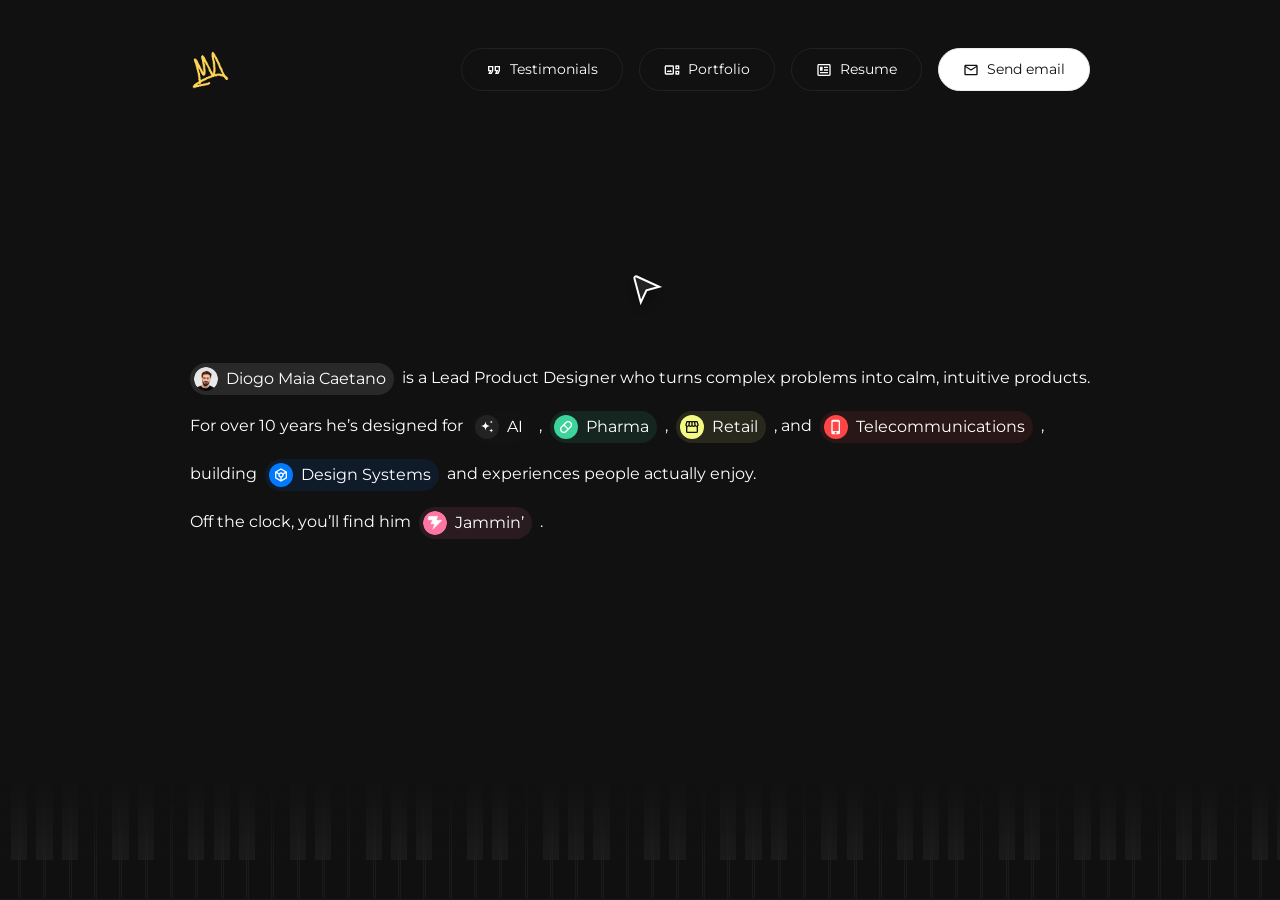
==== commit 12bba125: "Drop the noindex tag from the live home page It was left over from the preview and missed the go-liv" ====
--- a/index.html
+++ b/index.html
@@ -5,7 +5,6 @@
   <meta name="viewport" content="width=device-width, initial-scale=1">
   <title>Diogo Maia Caetano, Lead Product Designer</title>
   <meta name="description" content="Lead Product Designer who turns complex problems into calm, intuitive products. Over 10 years designing for pharma, retail and telecommunications.">
-  <meta name="robots" content="noindex">
   <meta name="theme-color" content="#111111">
   <link rel="icon" href="assets/crown.png">
   <link rel="preconnect" href="https://fonts.googleapis.com">
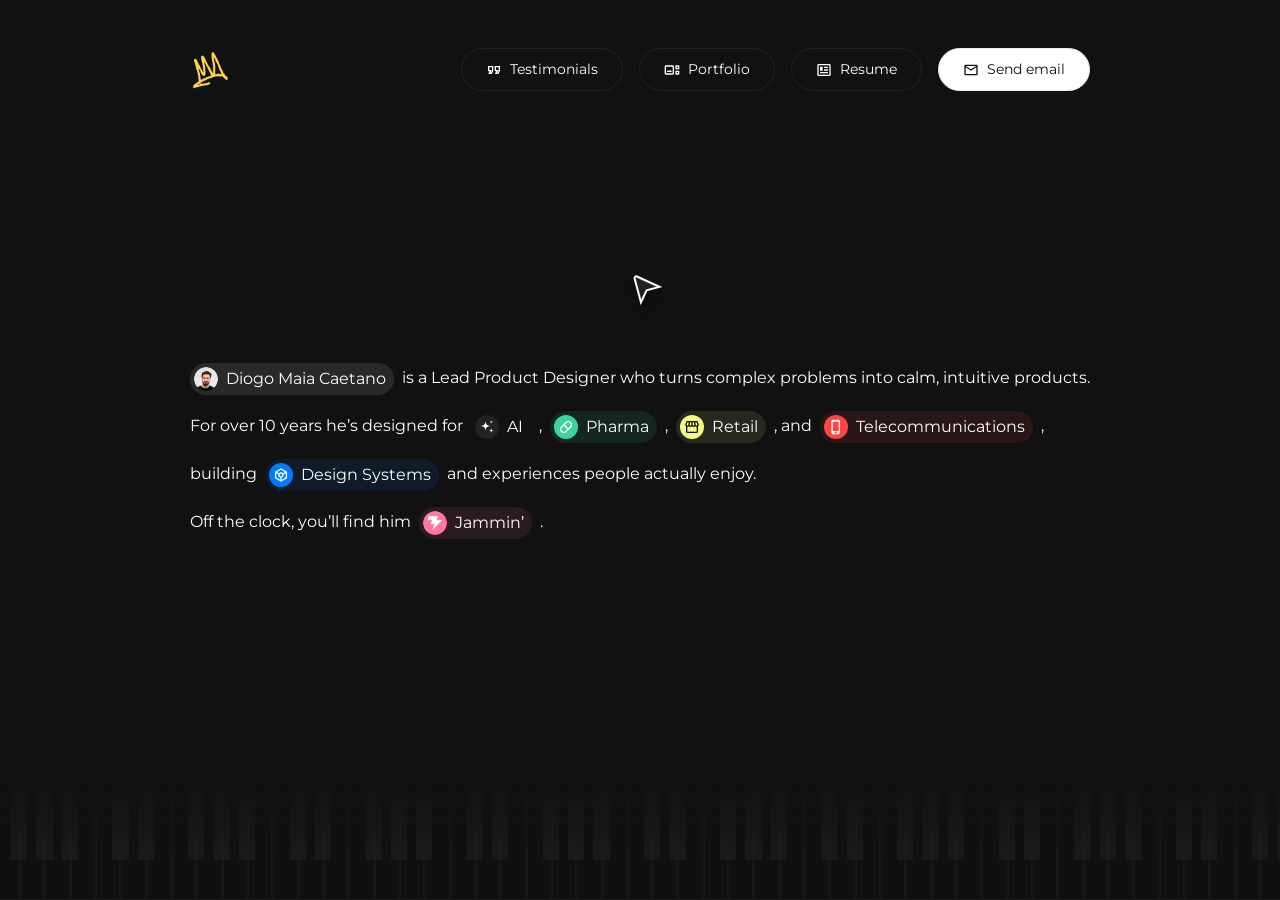
==== commit a3f9556f: "Crown favicon on every page and a social sharing image favicon.ico (16/32/48), a 64px PNG and a 180p" ====
--- a/index.html
+++ b/index.html
@@ -6,7 +6,22 @@
   <title>Diogo Maia Caetano, Lead Product Designer</title>
   <meta name="description" content="Lead Product Designer who turns complex problems into calm, intuitive products. Over 10 years designing for pharma, retail and telecommunications.">
   <meta name="theme-color" content="#111111">
-  <link rel="icon" href="assets/crown.png">
+  <link rel="icon" href="/favicon.ico" sizes="48x48">
+  <link rel="icon" href="/assets/favicon.png" type="image/png">
+  <link rel="apple-touch-icon" href="/assets/apple-touch-icon.png">
+  <meta property="og:type" content="website">
+  <meta property="og:site_name" content="Diogo Maia Caetano">
+  <meta property="og:url" content="https://diogomaiacaetano.net/">
+  <meta property="og:title" content="Diogo Maia Caetano, Lead Product Designer">
+  <meta property="og:description" content="Lead Product Designer who turns complex problems into calm, intuitive products. Over 10 years designing for pharma, retail and telecommunications.">
+  <meta property="og:image" content="https://diogomaiacaetano.net/assets/og-image.png">
+  <meta property="og:image:width" content="1200">
+  <meta property="og:image:height" content="630">
+  <meta property="og:image:alt" content="Diogo Maia Caetano is a Lead Product Designer who turns complex problems into calm, intuitive products for AI, Pharma, Retail and Telecom.">
+  <meta name="twitter:card" content="summary_large_image">
+  <meta name="twitter:title" content="Diogo Maia Caetano, Lead Product Designer">
+  <meta name="twitter:description" content="Lead Product Designer who turns complex problems into calm, intuitive products. Over 10 years designing for pharma, retail and telecommunications.">
+  <meta name="twitter:image" content="https://diogomaiacaetano.net/assets/og-image.png">
   <link rel="preconnect" href="https://fonts.googleapis.com">
   <link rel="preconnect" href="https://fonts.gstatic.com" crossorigin>
   <link href="https://fonts.googleapis.com/css2?family=Merriweather:ital,wght@1,300&family=Montserrat:wght@400;500;600&display=swap" rel="stylesheet">
--- a/styles.css
+++ b/styles.css
@@ -405,8 +405,8 @@
 /* ------------------------------------------------------------- custom cursor */
 
 /* An 8px white dot replaces the system cursor (main.js adds .dot-cursor for
-   mouse users only). It fades out over the Testimonials / Portfolio / Resume
-   pills and grows into the 32px glass "expand" cursor over the badges. */
+   mouse users only). It stays a white dot over the pills and grows into the
+   32px glass "expand" cursor over the badges. */
 html.dot-cursor,
 html.dot-cursor * { cursor: none !important; }
 
@@ -990,9 +990,10 @@
 .key--white.is-hover { background: #161616; box-shadow: inset 0 0 0 1px #3a3a3a; }
 .key--black.is-hover { background: #333333; }
 
-.key.is-down { opacity: 1; transition-duration: 0.04s; }
-.key--white.is-down { background: color-mix(in srgb, #FF76A2 16%, #111111); box-shadow: inset 0 0 0 1px #FF76A2; }
-.key--black.is-down { background: color-mix(in srgb, #FF76A2 45%, #222222); }
+/* pressed keys go white at once, then ease back on release */
+.key.is-down { opacity: 1; transition-duration: 0s; }
+.key--white.is-down { background: #ffffff; box-shadow: inset 0 0 0 1px #ffffff; }
+.key--black.is-down { background: #ffffff; box-shadow: 0 0 0 1px #111111; }
 
 .synth__fade {
   position: absolute;
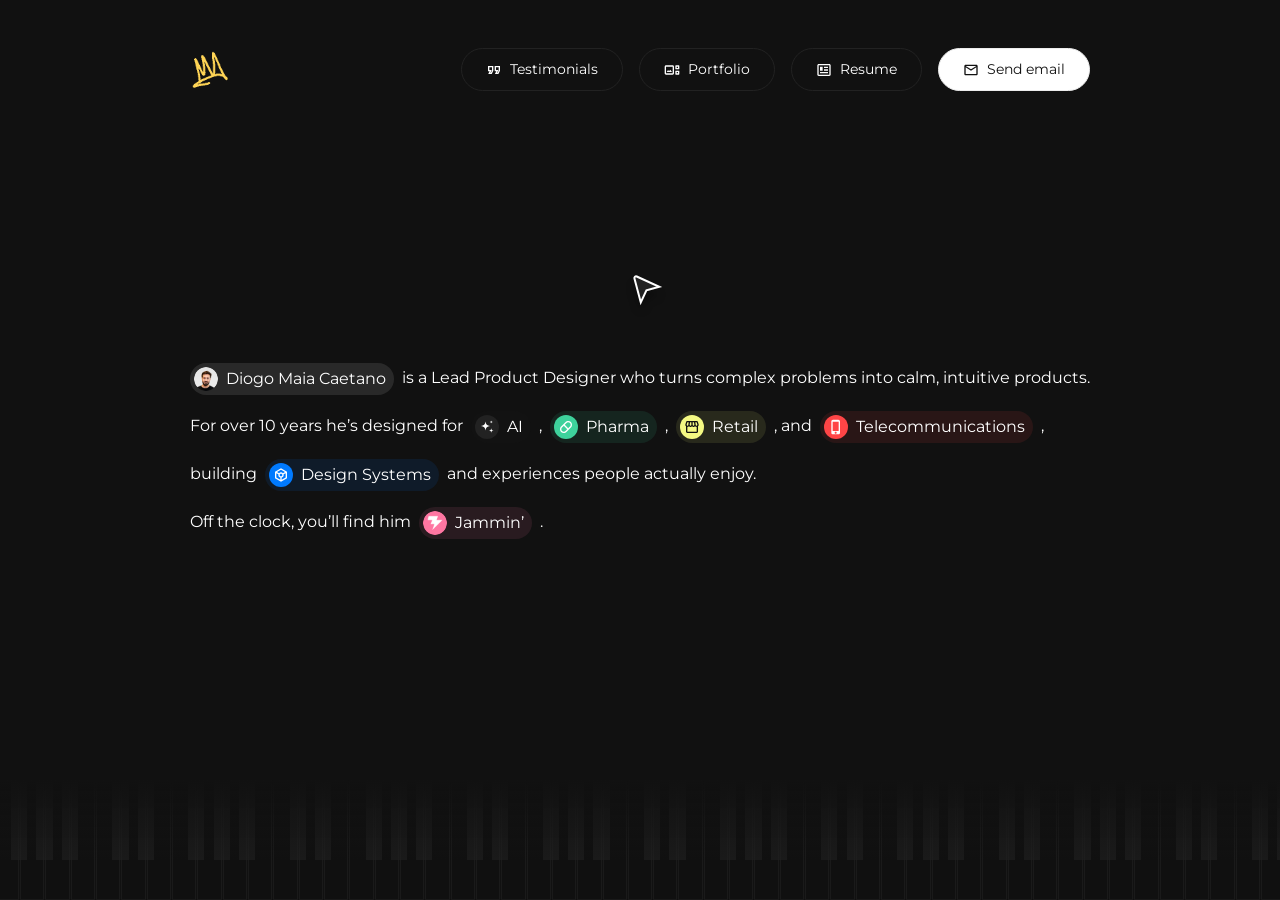
==== commit b6af5f50: "Humbler headline and intro in the About window Co-Authored-By: Claude Opus 5.5 (1M context) <noreply" ====
--- a/index.html
+++ b/index.html
@@ -153,8 +153,8 @@
         </div>
         <button class="modal__close" type="button" data-close aria-label="Close"><kbd>Esc</kbd><span class="only-fine">to close</span><span class="only-touch">Close</span></button>
       </header>
-      <p class="about__headline">Designing the future, so everyday life gets drastically simpler.</p>
-      <p class="modal__lede">I’m a visionary, passionate about futuristic solutions that radically improve people’s lives by simplifying the processes behind them. For more than half of my career, I’ve done that for unicorns and NYSE-listed companies.</p>
+      <p class="about__headline">Making everyday things a little simpler.</p>
+      <p class="modal__lede">I like untangling complicated processes until they feel obvious to the people using them. I’ve been lucky to do that alongside great teams, from early-stage startups to unicorns and NYSE-listed companies, and every project still teaches me something new.</p>
       <dl class="stats">
         <div class="stat"><dt>11+</dt><dd>years in product design</dd></div>
         <div class="stat"><dt>6+</dt><dd>years at unicorns &amp; NYSE-listed companies</dd></div>
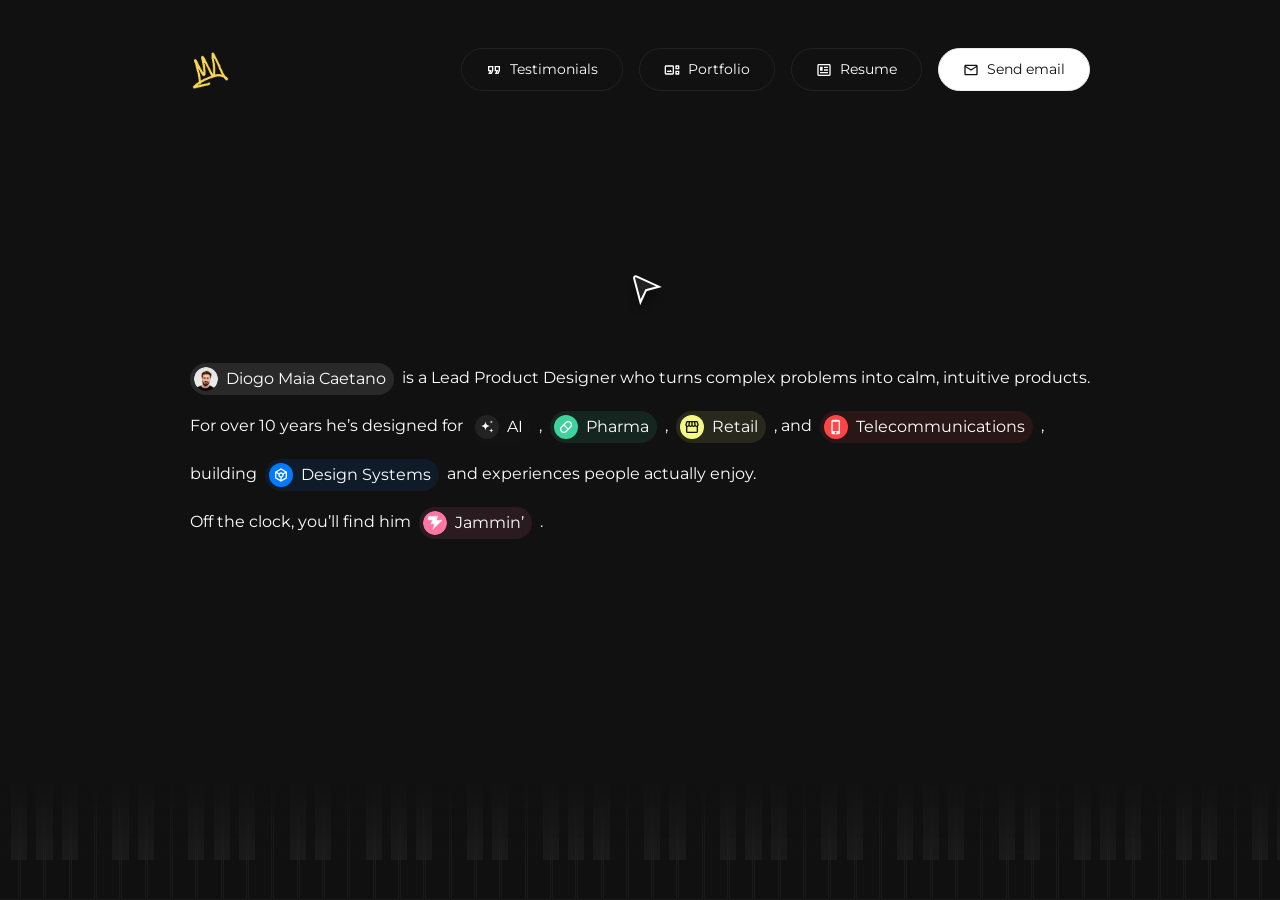
==== commit 30c5b7ca: "Position Diogo as a Product Design Leader for search and answer engines New title and description, P" ====
--- a/index.html
+++ b/index.html
@@ -3,8 +3,8 @@
 <head>
   <meta charset="utf-8">
   <meta name="viewport" content="width=device-width, initial-scale=1">
-  <title>Diogo Maia Caetano, Lead Product Designer</title>
-  <meta name="description" content="Lead Product Designer who turns complex problems into calm, intuitive products. Over 10 years designing for pharma, retail and telecommunications.">
+  <title>Diogo Maia Caetano, Product Design Leader in Lisbon, Portugal</title>
+  <meta name="description" content="Product Design Leader in Lisbon, Portugal, with 11+ years at 8x8 (NYSE), OutSystems, Feedzai and AstraZeneca. Founder of Jammin’. Design systems, AI and SaaS.">
   <meta name="theme-color" content="#111111">
   <link rel="icon" href="/favicon.ico" sizes="48x48">
   <link rel="icon" href="/assets/favicon.png" type="image/png">
@@ -12,16 +12,81 @@
   <meta property="og:type" content="website">
   <meta property="og:site_name" content="Diogo Maia Caetano">
   <meta property="og:url" content="https://diogomaiacaetano.net/">
-  <meta property="og:title" content="Diogo Maia Caetano, Lead Product Designer">
-  <meta property="og:description" content="Lead Product Designer who turns complex problems into calm, intuitive products. Over 10 years designing for pharma, retail and telecommunications.">
+  <meta property="og:title" content="Diogo Maia Caetano, Product Design Leader in Lisbon, Portugal">
+  <meta property="og:description" content="Product Design Leader in Lisbon, Portugal, with 11+ years at 8x8 (NYSE), OutSystems, Feedzai and AstraZeneca. Founder of Jammin’. Design systems, AI and SaaS.">
   <meta property="og:image" content="https://diogomaiacaetano.net/assets/og-image.png">
   <meta property="og:image:width" content="1200">
   <meta property="og:image:height" content="630">
   <meta property="og:image:alt" content="Diogo Maia Caetano is a Lead Product Designer who turns complex problems into calm, intuitive products for AI, Pharma, Retail and Telecom.">
   <meta name="twitter:card" content="summary_large_image">
-  <meta name="twitter:title" content="Diogo Maia Caetano, Lead Product Designer">
-  <meta name="twitter:description" content="Lead Product Designer who turns complex problems into calm, intuitive products. Over 10 years designing for pharma, retail and telecommunications.">
+  <meta name="twitter:title" content="Diogo Maia Caetano, Product Design Leader in Lisbon, Portugal">
+  <meta name="twitter:description" content="Product Design Leader in Lisbon, Portugal, with 11+ years at 8x8 (NYSE), OutSystems, Feedzai and AstraZeneca. Founder of Jammin’. Design systems, AI and SaaS.">
   <meta name="twitter:image" content="https://diogomaiacaetano.net/assets/og-image.png">
+  <link rel="canonical" href="https://diogomaiacaetano.net/">
+  <script type="application/ld+json">
+{
+  "@context": "https://schema.org",
+  "@graph": [
+    {
+      "@type": "Person",
+      "@id": "https://diogomaiacaetano.net/#diogo",
+      "name": "Diogo Maia Caetano",
+      "jobTitle": "Product Design Leader",
+      "description": "Diogo Maia Caetano is a Product Design Leader based in Lisbon and one of Portugal’s most experienced product designers, with more than 11 years designing complex products and more than 6 at unicorns and NYSE-listed companies. He led integrations design at 8x8, pioneered Feedzai’s design system, designed for AstraZeneca and Europe’s first fully autonomous parapharmacy at Sensei, and founded the collaborative music platform Jammin’. He pairs a visionary, systems-level view of products with hands-on craft.",
+      "url": "https://diogomaiacaetano.net/",
+      "image": "https://diogomaiacaetano.net/assets/avatar.png",
+      "email": "mailto:diogomaiacaetano@icloud.com",
+      "address": {
+        "@type": "PostalAddress",
+        "addressLocality": "Lisbon",
+        "addressCountry": "PT"
+      },
+      "nationality": {
+        "@type": "Country",
+        "name": "Portugal"
+      },
+      "knowsAbout": [
+        "Product design",
+        "Design leadership",
+        "Design systems",
+        "UX design",
+        "UI design",
+        "Enterprise SaaS",
+        "AI product design",
+        "FinTech",
+        "RegTech",
+        "Pharma",
+        "Telecommunications",
+        "Retail"
+      ],
+      "worksFor": {
+        "@type": "Organization",
+        "name": "Jammin’",
+        "url": "https://jamminstudio.co"
+      },
+      "founder": {
+        "@type": "Organization",
+        "name": "Jammin’"
+      },
+      "sameAs": [
+        "https://www.linkedin.com/in/diogomaiacaetano/",
+        "https://dribbble.com/diogomcaetano",
+        "https://medium.com/@diogomaiacaetano"
+      ]
+    },
+    {
+      "@type": "WebSite",
+      "@id": "https://diogomaiacaetano.net/#site",
+      "url": "https://diogomaiacaetano.net/",
+      "name": "Diogo Maia Caetano",
+      "author": {
+        "@id": "https://diogomaiacaetano.net/#diogo"
+      },
+      "inLanguage": "en"
+    }
+  ]
+}
+  </script>
   <link rel="preconnect" href="https://fonts.googleapis.com">
   <link rel="preconnect" href="https://fonts.gstatic.com" crossorigin>
   <link href="https://fonts.googleapis.com/css2?family=Merriweather:ital,wght@1,300&family=Montserrat:wght@400;500;600&display=swap" rel="stylesheet">
@@ -81,6 +146,7 @@
     </header>
 
     <main>
+      <h1 class="sr-only">Diogo Maia Caetano, Product Design Leader in Lisbon, Portugal</h1>
       <section class="arena" id="arena" aria-label="Sweet Spaceship mini game">
         <canvas class="arena__canvas" id="arena-canvas"></canvas>
         <button class="arena__start" id="arena-start" type="button" aria-label="Play Sweet Spaceship"></button>
--- a/styles.css
+++ b/styles.css
@@ -1049,3 +1049,16 @@
 @media (prefers-reduced-motion: reduce) {
   .cta__track, .arena, .cursor, .cursor svg { transition: none; }
 }
+
+/* visually hidden, still read by screen readers and search engines */
+.sr-only {
+  position: absolute;
+  width: 1px;
+  height: 1px;
+  margin: -1px;
+  padding: 0;
+  overflow: hidden;
+  clip: rect(0 0 0 0);
+  white-space: nowrap;
+  border: 0;
+}
